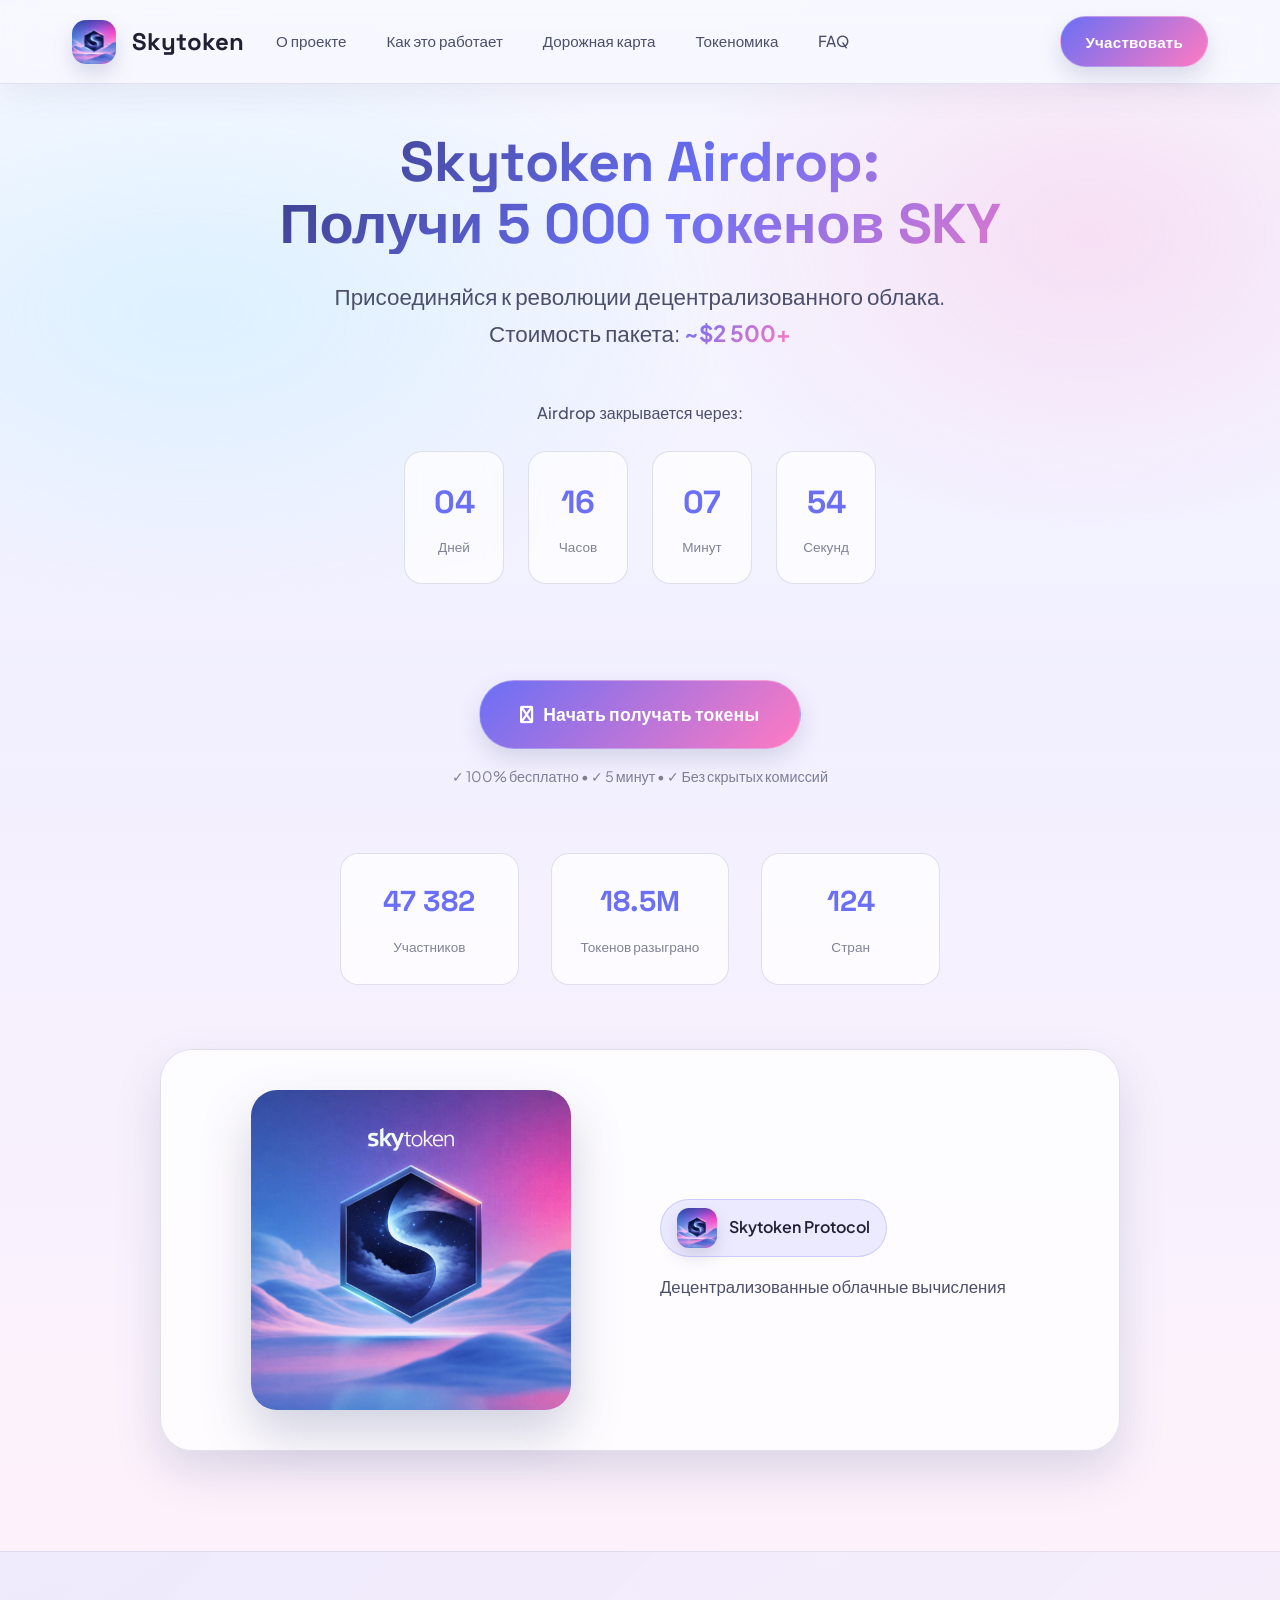
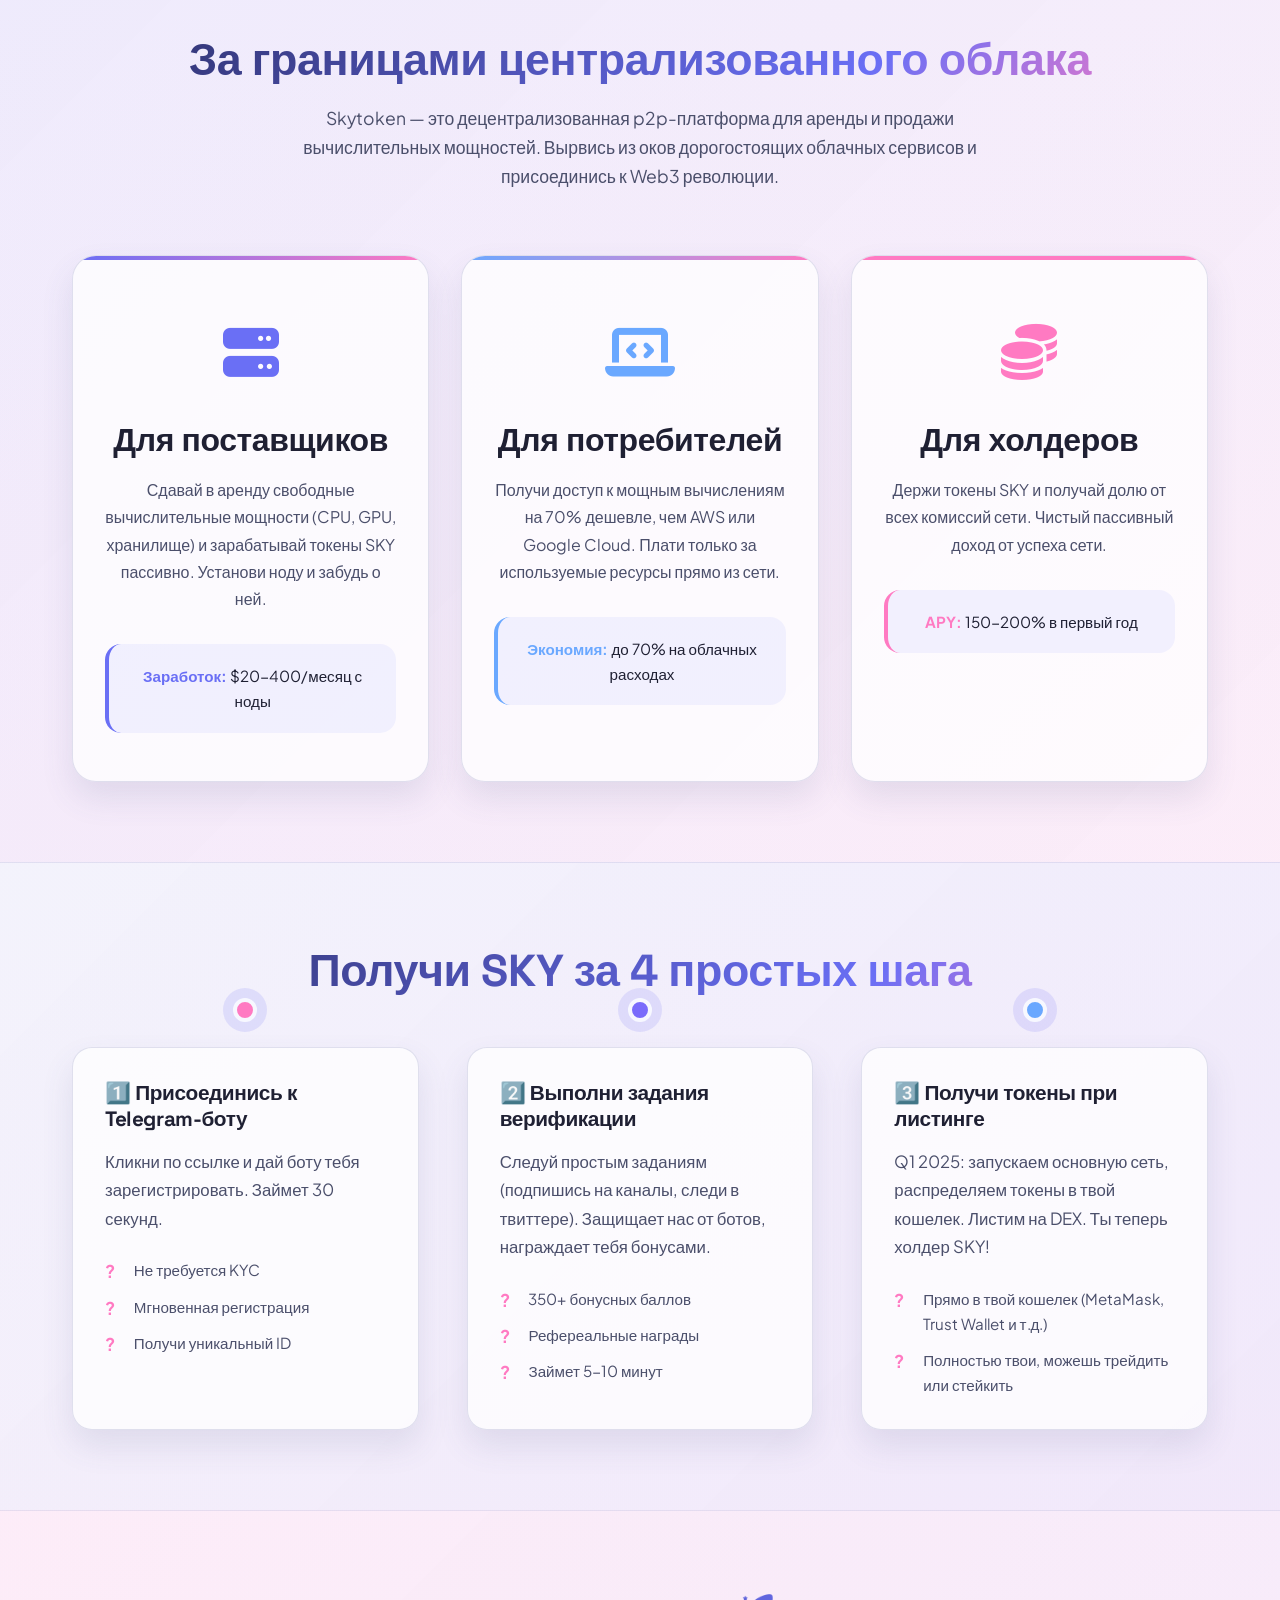
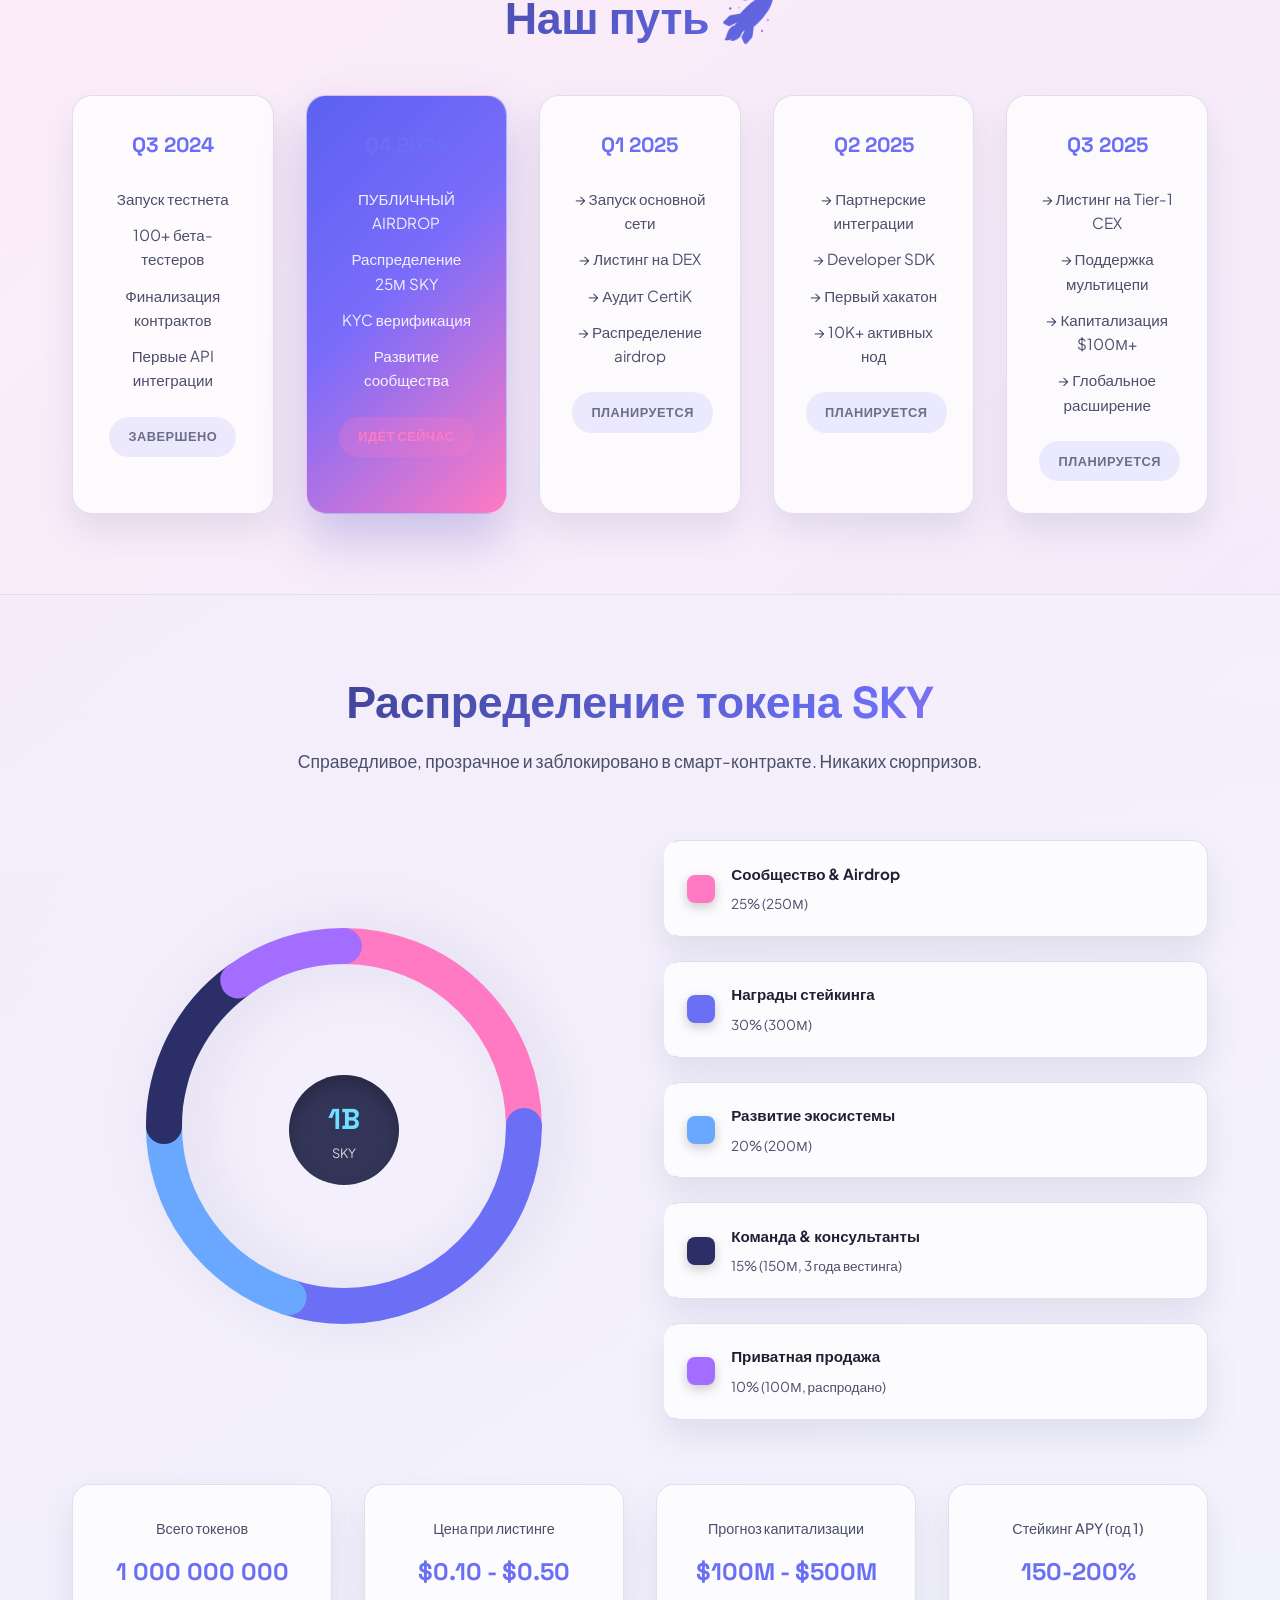
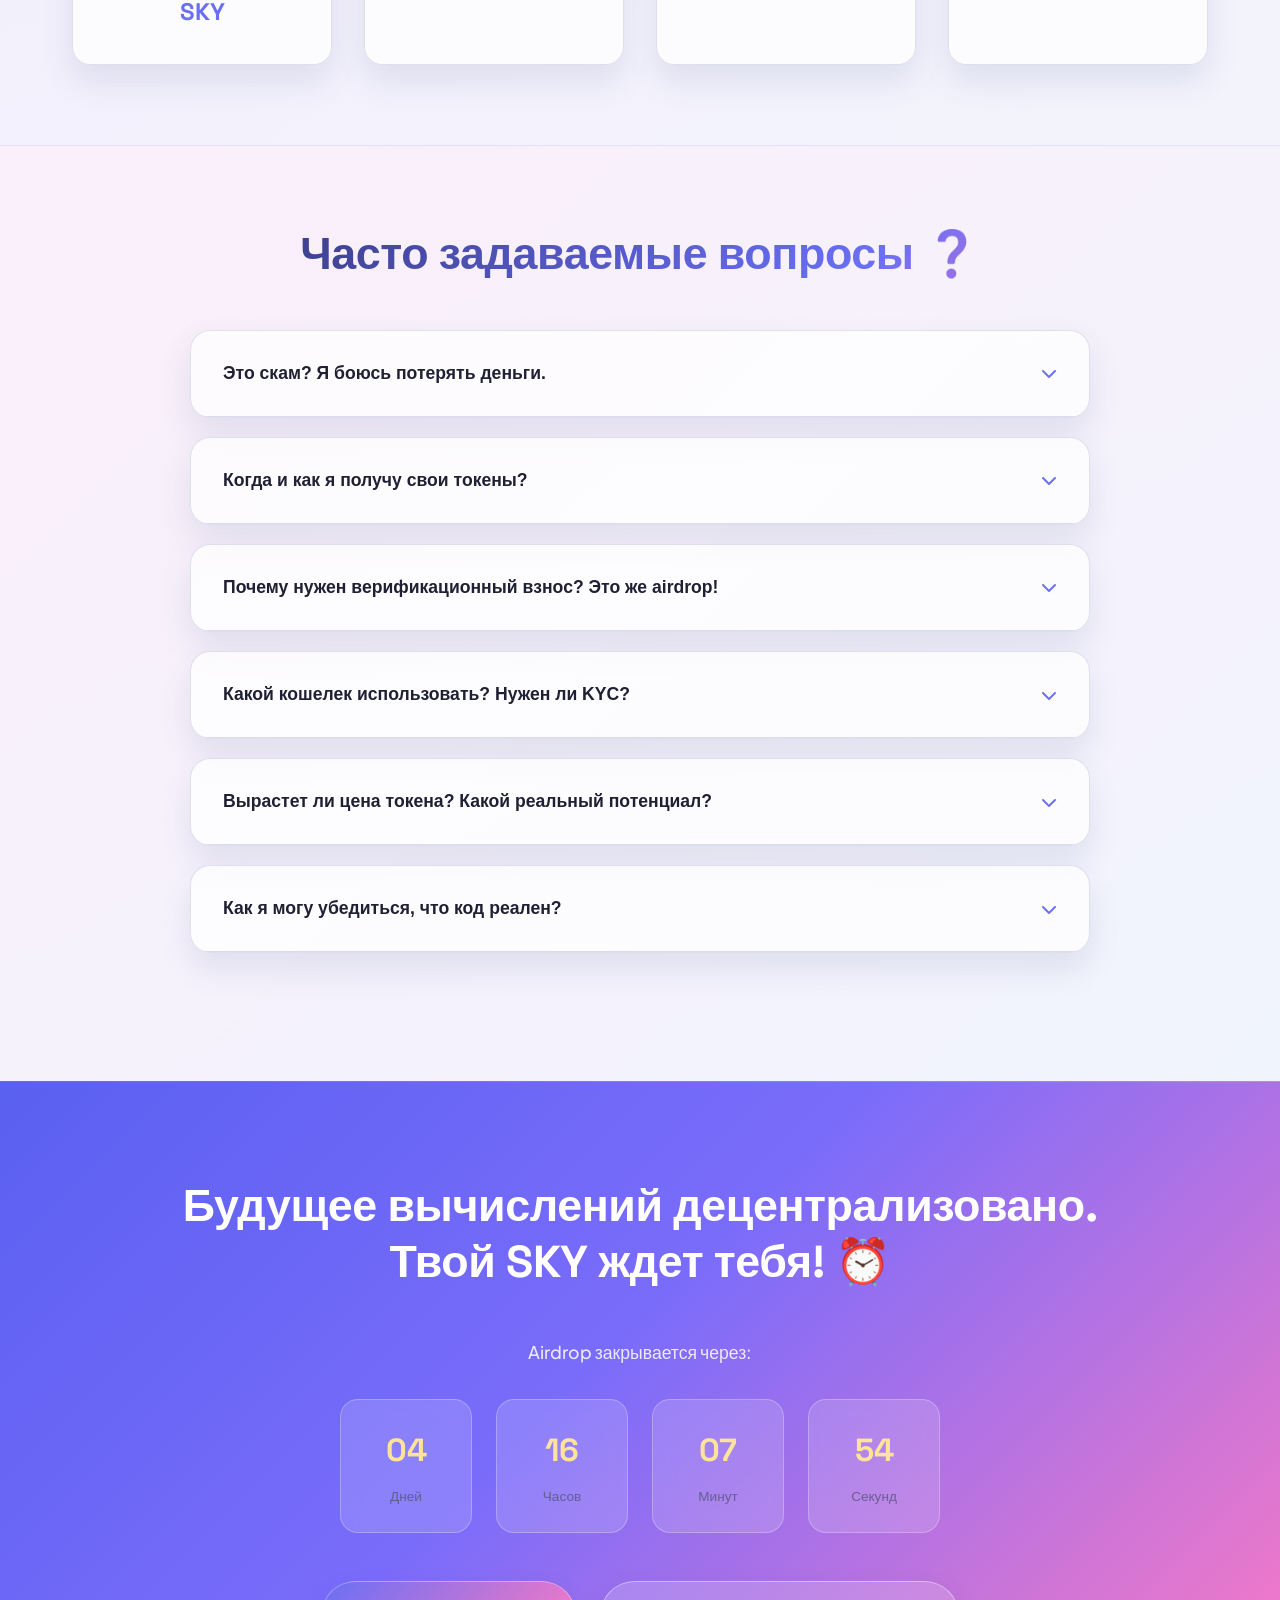
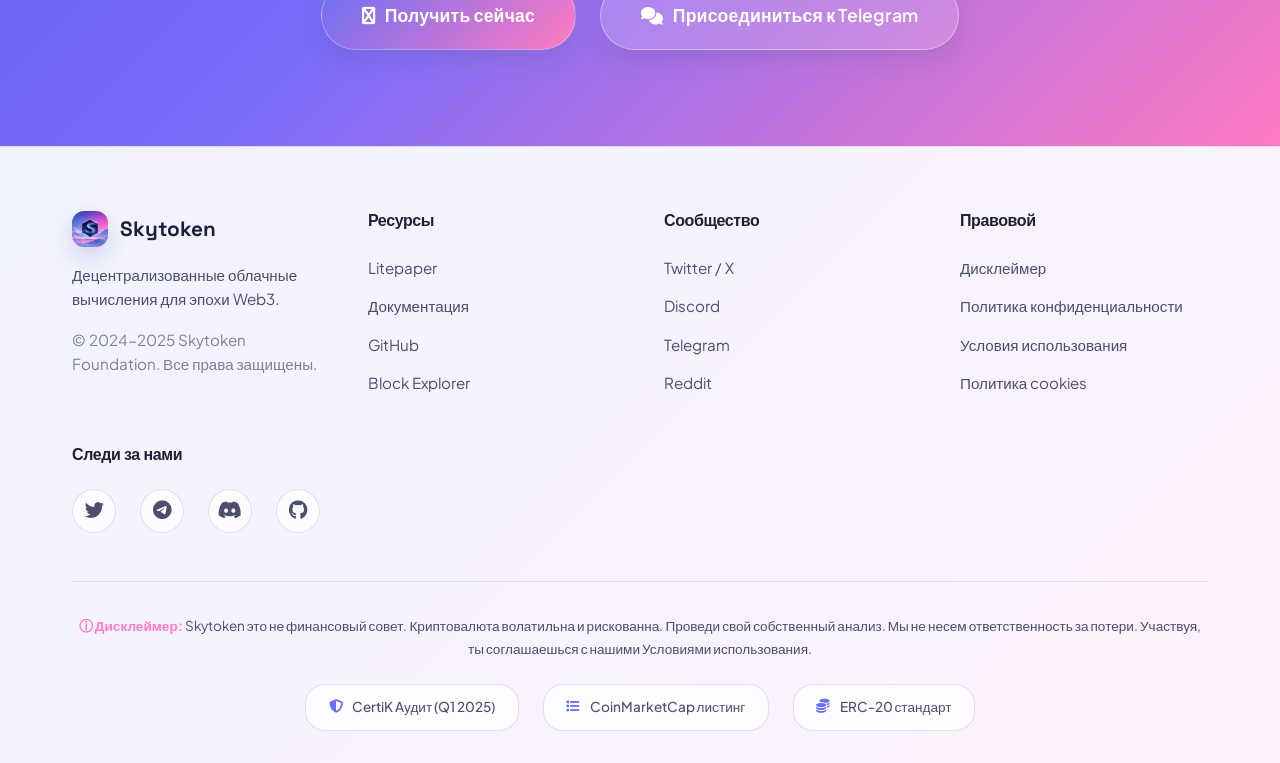
==== index.html @ afb50aa4 "Initial commit (clean)" ====
<!DOCTYPE html>
<html lang="ru">
<head>
    <meta charset="UTF-8">
    <meta name="viewport" content="width=device-width, initial-scale=1.0">
    <meta name="description" content="Skytoken Airdrop: Присоединяйся к революции децентрализованного облака. Получи до 5 000 токенов SKY бесплатно!">
    <meta name="keywords" content="Skytoken, Airdrop, Децентрализованное облако, Крипто, Web3">
    <meta name="theme-color" content="#5a63f0">

    <meta property="og:title" content="Skytoken Airdrop - Получи 5 000 токенов SKY">
    <meta property="og:description" content="Присоединяйся к революции децентрализованного облака. Стоимость пакета: ~$2 500+">
    <meta property="og:type" content="website">

    <meta name="twitter:card" content="summary_large_image">
    <meta name="twitter:title" content="Skytoken Airdrop">
    <meta name="twitter:description" content="Присоединяйся к революции децентрализованного облака">

    <title>Skytoken Airdrop - Получи 5 000 токенов SKY бесплатно</title>

    <link href="https://fonts.googleapis.com/css2?family=Plus+Jakarta+Sans:wght@400;500;600;700&family=Space+Grotesk:wght@500;600;700&display=swap" rel="stylesheet">
    <link rel="stylesheet" href="https://cdnjs.cloudflare.com/ajax/libs/font-awesome/6.4.0/css/all.min.css">
    <link rel="stylesheet" href="style.css">
</head>
<body>
    <header class="header">
        <nav class="navbar">
            <div class="container">
                <div class="nav-wrapper">
                    <div class="logo">
                        <img src="photo_2026-02-10_01-00-57.jpg" alt="Skytoken logo" width="44" height="44" loading="eager">
                        <span>Skytoken</span>
                    </div>

                    <ul class="nav-links">
                        <li><a href="#about">О проекте</a></li>
                        <li><a href="#how-works">Как это работает</a></li>
                        <li><a href="#roadmap">Дорожная карта</a></li>
                        <li><a href="#tokenomics">Токеномика</a></li>
                        <li><a href="#faq">FAQ</a></li>
                    </ul>

                    <a href="https://t.me/SkytokenAirdropBot" class="btn btn-primary btn-nav" target="_blank">Участвовать</a>

                    <button class="mobile-menu-toggle">
                        <span></span>
                        <span></span>
                        <span></span>
                    </button>
                </div>
            </div>
        </nav>
    </header>

    <section id="hero" class="hero">
        <div class="hero-content">
            <div class="container">
                <div class="hero-inner">
                    <h1 class="hero-title">
                        Skytoken Airdrop:<br>Получи 5 000 токенов SKY
                    </h1>

                    <p class="hero-subtitle">
                        Присоединяйся к революции децентрализованного облака.<br>
                        Стоимость пакета: <span class="highlight">~$2 500+</span>
                    </p>

                    <div class="countdown-container">
                        <p class="countdown-label">Airdrop закрывается через:</p>
                        <div class="countdown" id="countdown">
                            <div class="countdown-item">
                                <span class="countdown-number" id="days">5</span>
                                <span class="countdown-label">Дней</span>
                            </div>
                            <div class="countdown-item">
                                <span class="countdown-number" id="hours">14</span>
                                <span class="countdown-label">Часов</span>
                            </div>
                            <div class="countdown-item">
                                <span class="countdown-number" id="minutes">32</span>
                                <span class="countdown-label">Минут</span>
                            </div>
                            <div class="countdown-item">
                                <span class="countdown-number" id="seconds">45</span>
                                <span class="countdown-label">Секунд</span>
                            </div>
                        </div>
                    </div>

                    <div class="hero-cta">
                        <a href="https://t.me/SkytokenAirdropBot" class="btn btn-primary btn-large" target="_blank">
                            <i class="fas fa-telegram"></i> Начать получать токены
                        </a>
                        <p class="cta-subtitle">✓ 100% бесплатно • ✓ 5 минут • ✓ Без скрытых комиссий</p>
                    </div>

                    <div class="hero-stats">
                        <div class="stat-item">
                            <span class="stat-value">47 382</span>
                            <span class="stat-label">Участников</span>
                        </div>
                        <div class="stat-item">
                            <span class="stat-value">18.5М</span>
                            <span class="stat-label">Токенов разыграно</span>
                        </div>
                        <div class="stat-item">
                            <span class="stat-value">124</span>
                            <span class="stat-label">Стран</span>
                        </div>
                    </div>

                    <div class="logo-showcase">
                        <div class="logo-visual">
                            <img src="photo_2026-02-10_01-00-56.jpg" alt="Skytoken brand mark" loading="lazy">
                        </div>
                        <div class="logo-copy">
                            <div class="logo-chip">
                                <img src="photo_2026-02-10_01-00-57.jpg" alt="Skytoken icon" loading="lazy">
                                <span>Skytoken Protocol</span>
                            </div>
                            <p>Децентрализованные облачные вычисления</p>
                        </div>
                    </div>
                </div>
            </div>
        </div>

        <div class="hero-bg">
            <div class="particle particle-1"></div>
            <div class="particle particle-2"></div>
            <div class="particle particle-3"></div>
            <div class="particle particle-4"></div>
        </div>
    </section>

    <section id="about" class="about">
        <div class="container">
            <h2 class="section-title">За границами централизованного облака</h2>
            <p class="section-subtitle">
                Skytoken — это децентрализованная p2p-платформа для аренды и продажи вычислительных мощностей.
                Вырвись из оков дорогостоящих облачных сервисов и присоединись к Web3 революции.
            </p>

            <div class="about-grid">
                <div class="about-card" style="--card-color: #6a6ff5;">
                    <div class="card-icon">
                        <i class="fas fa-server"></i>
                    </div>
                    <h3>Для поставщиков</h3>
                    <p>
                        Сдавай в аренду свободные вычислительные мощности (CPU, GPU, хранилище) и зарабатывай токены SKY пассивно.
                        Установи ноду и забудь о ней.
                    </p>
                    <div class="card-benefit">
                        <strong>Заработок:</strong> $20-400/месяц с ноды
                    </div>
                </div>

                <div class="about-card" style="--card-color: #6aa8ff;">
                    <div class="card-icon">
                        <i class="fas fa-laptop-code"></i>
                    </div>
                    <h3>Для потребителей</h3>
                    <p>
                        Получи доступ к мощным вычислениям на 70% дешевле, чем AWS или Google Cloud.
                        Плати только за используемые ресурсы прямо из сети.
                    </p>
                    <div class="card-benefit">
                        <strong>Экономия:</strong> до 70% на облачных расходах
                    </div>
                </div>

                <div class="about-card" style="--card-color: #ff7ac2;">
                    <div class="card-icon">
                        <i class="fas fa-coins"></i>
                    </div>
                    <h3>Для холдеров</h3>
                    <p>
                        Держи токены SKY и получай долю от всех комиссий сети.
                        Чистый пассивный доход от успеха сети.
                    </p>
                    <div class="card-benefit">
                        <strong>APY:</strong> 150-200% в первый год
                    </div>
                </div>
            </div>
        </div>
    </section>

    <section id="how-works" class="how-works">
        <div class="container">
            <h2 class="section-title">Получи SKY за 4 простых шага</h2>

            <div class="timeline">
                <div class="timeline-item">
                    <div class="timeline-dot" style="--dot-color: #ff7ac2;"></div>
                    <div class="timeline-content">
                        <h3>1️⃣ Присоединись к Telegram-боту</h3>
                        <p>
                            Кликни по ссылке и дай боту тебя зарегистрировать.
                            Займет 30 секунд.
                        </p>
                        <ul class="timeline-list">
                            <li>Не требуется KYC</li>
                            <li>Мгновенная регистрация</li>
                            <li>Получи уникальный ID</li>
                        </ul>
                    </div>
                </div>

                <div class="timeline-item">
                    <div class="timeline-dot" style="--dot-color: #7a6cfb;"></div>
                    <div class="timeline-content">
                        <h3>2️⃣ Выполни задания верификации</h3>
                        <p>
                            Следуй простым заданиям (подпишись на каналы, следи в твиттере).
                            Защищает нас от ботов, награждает тебя бонусами.
                        </p>
                        <ul class="timeline-list">
                            <li>350+ бонусных баллов</li>
                            <li>Рефереальные награды</li>
                            <li>Займет 5-10 минут</li>
                        </ul>
                    </div>
                </div>

                <div class="timeline-item">
                    <div class="timeline-dot" style="--dot-color: #6aa8ff;"></div>
                    <div class="timeline-content">
                        <h3>3️⃣ Получи токены при листинге</h3>
                        <p>
                            Q1 2025: запускаем основную сеть, распределяем токены в твой кошелек.
                            Листим на DEX. Ты теперь холдер SKY!
                        </p>
                        <ul class="timeline-list">
                            <li>Прямо в твой кошелек (MetaMask, Trust Wallet и т.д.)</li>
                            <li>Полностью твои, можешь трейдить или стейкить</li>
                        </ul>
                    </div>
                </div>
            </div>

            <div class="timeline-line"></div>
        </div>
    </section>

    <section id="roadmap" class="roadmap">
        <div class="container">
            <h2 class="section-title">Наш путь 🚀</h2>

            <div class="roadmap-grid">
                <div class="roadmap-card">
                    <div class="roadmap-quarter">Q3 2024</div>
                    <div class="roadmap-items">
                        <div class="roadmap-item">Запуск тестнета</div>
                        <div class="roadmap-item">100+ бета-тестеров</div>
                        <div class="roadmap-item">Финализация контрактов</div>
                        <div class="roadmap-item">Первые API интеграции</div>
                    </div>
                    <div class="roadmap-status">Завершено</div>
                </div>

                <div class="roadmap-card active">
                    <div class="roadmap-quarter">Q4 2024</div>
                    <div class="roadmap-items">
                        <div class="roadmap-item">ПУБЛИЧНЫЙ AIRDROP</div>
                        <div class="roadmap-item">Распределение 25М SKY</div>
                        <div class="roadmap-item">KYC верификация</div>
                        <div class="roadmap-item">Развитие сообщества</div>
                    </div>
                    <div class="roadmap-status active">Идёт сейчас</div>
                </div>

                <div class="roadmap-card">
                    <div class="roadmap-quarter">Q1 2025</div>
                    <div class="roadmap-items">
                        <div class="roadmap-item">→ Запуск основной сети</div>
                        <div class="roadmap-item">→ Листинг на DEX</div>
                        <div class="roadmap-item">→ Аудит CertiK</div>
                        <div class="roadmap-item">→ Распределение airdrop</div>
                    </div>
                    <div class="roadmap-status">Планируется</div>
                </div>

                <div class="roadmap-card">
                    <div class="roadmap-quarter">Q2 2025</div>
                    <div class="roadmap-items">
                        <div class="roadmap-item">→ Партнерские интеграции</div>
                        <div class="roadmap-item">→ Developer SDK</div>
                        <div class="roadmap-item">→ Первый хакатон</div>
                        <div class="roadmap-item">→ 10K+ активных нод</div>
                    </div>
                    <div class="roadmap-status">Планируется</div>
                </div>

                <div class="roadmap-card">
                    <div class="roadmap-quarter">Q3 2025</div>
                    <div class="roadmap-items">
                        <div class="roadmap-item">→ Листинг на Tier-1 CEX</div>
                        <div class="roadmap-item">→ Поддержка мультицепи</div>
                        <div class="roadmap-item">→ Капитализация $100М+</div>
                        <div class="roadmap-item">→ Глобальное расширение</div>
                    </div>
                    <div class="roadmap-status">Планируется</div>
                </div>
            </div>
        </div>
    </section>

    <section id="tokenomics" class="tokenomics">
        <div class="container">
            <h2 class="section-title">Распределение токена SKY</h2>
            <p class="section-subtitle">
                Справедливое, прозрачное и заблокировано в смарт-контракте. Никаких сюрпризов.
            </p>

            <div class="tokenomics-content">
                <div class="tokenomics-chart">
                    <svg viewBox="0 0 200 200" class="pie-chart">
                        <circle cx="100" cy="100" r="90" fill="none" stroke="#ff7ac2" stroke-width="18"
                                stroke-dasharray="141.3 565.2" stroke-dashoffset="0" class="pie-segment" style="--color: #ff7ac2;"></circle>
                        <circle cx="100" cy="100" r="90" fill="none" stroke="#6a6ff5" stroke-width="18"
                                stroke-dasharray="169.56 565.2" stroke-dashoffset="-141.3" class="pie-segment" style="--color: #6a6ff5;"></circle>
                        <circle cx="100" cy="100" r="90" fill="none" stroke="#6aa8ff" stroke-width="18"
                                stroke-dasharray="113.04 565.2" stroke-dashoffset="-310.86" class="pie-segment" style="--color: #6aa8ff;"></circle>
                        <circle cx="100" cy="100" r="90" fill="none" stroke="#2c2f67" stroke-width="18"
                                stroke-dasharray="84.78 565.2" stroke-dashoffset="-423.9" class="pie-segment" style="--color: #2c2f67;"></circle>
                        <circle cx="100" cy="100" r="90" fill="none" stroke="#a36dff" stroke-width="18"
                                stroke-dasharray="56.52 565.2" stroke-dashoffset="-508.68" class="pie-segment" style="--color: #a36dff;"></circle>
                    </svg>
                    <div class="pie-center">
                        <span class="pie-total">1B</span>
                        <span class="pie-label">SKY</span>
                    </div>
                </div>

                <div class="tokenomics-legend">
                    <div class="legend-item">
                        <div class="legend-color" style="background-color: #ff7ac2;"></div>
                        <div class="legend-text">
                            <strong>Сообщество & Airdrop</strong>
                            <span>25% (250М)</span>
                        </div>
                    </div>

                    <div class="legend-item">
                        <div class="legend-color" style="background-color: #6a6ff5;"></div>
                        <div class="legend-text">
                            <strong>Награды стейкинга</strong>
                            <span>30% (300М)</span>
                        </div>
                    </div>

                    <div class="legend-item">
                        <div class="legend-color" style="background-color: #6aa8ff;"></div>
                        <div class="legend-text">
                            <strong>Развитие экосистемы</strong>
                            <span>20% (200М)</span>
                        </div>
                    </div>

                    <div class="legend-item">
                        <div class="legend-color" style="background-color: #2c2f67;"></div>
                        <div class="legend-text">
                            <strong>Команда & консультанты</strong>
                            <span>15% (150М, 3 года вестинга)</span>
                        </div>
                    </div>

                    <div class="legend-item">
                        <div class="legend-color" style="background-color: #a36dff;"></div>
                        <div class="legend-text">
                            <strong>Приватная продажа</strong>
                            <span>10% (100М, распродано)</span>
                        </div>
                    </div>
                </div>
            </div>

            <div class="tokenomics-metrics">
                <div class="metric">
                    <div class="metric-label">Всего токенов</div>
                    <div class="metric-value">1 000 000 000 SKY</div>
                </div>
                <div class="metric">
                    <div class="metric-label">Цена при листинге</div>
                    <div class="metric-value">$0.10 - $0.50</div>
                </div>
                <div class="metric">
                    <div class="metric-label">Прогноз капитализации</div>
                    <div class="metric-value">$100M - $500M</div>
                </div>
                <div class="metric">
                    <div class="metric-label">Стейкинг APY (год 1)</div>
                    <div class="metric-value">150-200%</div>
                </div>
            </div>
        </div>
    </section>

    <section id="faq" class="faq">
        <div class="container">
            <h2 class="section-title">Часто задаваемые вопросы ❓</h2>

            <div class="faq-list">
                <div class="faq-item">
                    <button class="faq-question">
                        <span>Это скам? Я боюсь потерять деньги.</span>
                        <i class="fas fa-chevron-down"></i>
                    </button>
                    <div class="faq-answer">
                        <p>
                            Нет. Skytoken — это легитимный проект с работающим тестнетом, открытой командой и поддержкой репутированных VCs (Pantera Capital, Coinbase Ventures, Polychain). Код открыт на GitHub, и мы заказали аудит CertiK на Q1 2025. Все смарт-контракты прозрачны и проверяемы в блокчейне. То есть, крипто всегда несет риск — инвестируй только то, что можешь потерять.
                        </p>
                    </div>
                </div>

                <div class="faq-item">
                    <button class="faq-question">
                        <span>Когда и как я получу свои токены?</span>
                        <i class="fas fa-chevron-down"></i>
                    </button>
                    <div class="faq-answer">
                        <p>
                            Токены распределят в Q1 2025 при запуске основной сети. График: регистрируйся сейчас (Q4 2024) → Запускаем основную сеть (начало Q1 2025) → Отправляем токены в твой кошелек в течение 7-14 дней. Укажешь адрес кошелька Ethereum при регистрации, и токены придут как ERC-20 прямо в MetaMask, Trust Wallet или любой совместимый кошелек.
                        </p>
                    </div>
                </div>

                <div class="faq-item">
                    <button class="faq-question">
                        <span>Почему нужен верификационный взнос? Это же airdrop!</span>
                        <i class="fas fa-chevron-down"></i>
                    </button>
                    <div class="faq-answer">
                        <p>
                            Платеж в $1-2 — это не комиссия, а возвратный депозит, который защищает нас от ботов и Sybil-манипуляций. Без него злодеи могли бы зарегистрировать тысячи фейк-аккаунтов и осушить airdrop, оставив честных людей с ничем. Твой депозит возвращается 100% плюс 20% бонус в токенах SKY. Это стандартная практика в блокчейн-аирдропах (Uniswap, Optimism, dYdX делали так же).
                        </p>
                    </div>
                </div>

                <div class="faq-item">
                    <button class="faq-question">
                        <span>Какой кошелек использовать? Нужен ли KYC?</span>
                        <i class="fas fa-chevron-down"></i>
                    </button>
                    <div class="faq-answer">
                        <p>
                            Используй любой некастодиальный кошелек Ethereum: MetaMask, Trust Wallet, Ledger или Trezor. НЕ используй кошельки бирж (Binance, Kraken, OKX) — ты не получишь токены. KYC не требуется для самого airdrop'а — просто укажи адрес кошелька. KYC нужен только если ты выводишь крупные суммы на централизованные биржи.
                        </p>
                    </div>
                </div>

                <div class="faq-item">
                    <button class="faq-question">
                        <span>Вырастет ли цена токена? Какой реальный потенциал?</span>
                        <i class="fas fa-chevron-down"></i>
                    </button>
                    <div class="faq-answer">
                        <p>
                            Мы не можем гарантировать рост цены — она зависит от рыночного спроса. Но у Skytoken есть реальная полезность: это нативная валюта децентрализованной облачной платформы. По мере роста сети и использования люди платят в SKY → спрос растет. История: холдеры Uniswap airdrop заработали 10x+, Optimism 2-3x. Ничего не гарантировано, но фундаментали крепкие.
                        </p>
                    </div>
                </div>

                <div class="faq-item">
                    <button class="faq-question">
                        <span>Как я могу убедиться, что код реален?</span>
                        <i class="fas fa-chevron-down"></i>
                    </button>
                    <div class="faq-answer">
                        <p>
                            Весь код открыт на GitHub: https://github.com/skytoken-protocol. Работающий тестнет живет на testnet.skytoken.io с 10K+ реальными пользователями. Каждая транзакция видна в блокчейне. Аудит CertiK запланирован на Q1 2025 с публичным отчетом. Ты можешь проверить всё в цепи — никаких секретов.
                        </p>
                    </div>
                </div>
            </div>
        </div>
    </section>

    <section class="final-cta">
        <div class="container">
            <h2>Будущее вычислений децентрализовано.<br>Твой SKY ждет тебя! ⏰</h2>

            <div class="final-countdown">
                <p>Airdrop закрывается через:</p>
                <div class="countdown" id="final-countdown">
                    <div class="countdown-item">
                        <span class="countdown-number" id="final-days">5</span>
                        <span class="countdown-label">Дней</span>
                    </div>
                    <div class="countdown-item">
                        <span class="countdown-number" id="final-hours">14</span>
                        <span class="countdown-label">Часов</span>
                    </div>
                    <div class="countdown-item">
                        <span class="countdown-number" id="final-minutes">32</span>
                        <span class="countdown-label">Минут</span>
                    </div>
                    <div class="countdown-item">
                        <span class="countdown-number" id="final-seconds">45</span>
                        <span class="countdown-label">Секунд</span>
                    </div>
                </div>
            </div>

            <div class="final-buttons">
                <a href="https://t.me/SkytokenAirdropBot" class="btn btn-primary btn-large" target="_blank">
                    <i class="fas fa-telegram"></i> Получить сейчас
                </a>
                <a href="#" class="btn btn-secondary btn-large">
                    <i class="fas fa-comments"></i> Присоединиться к Telegram
                </a>
            </div>
        </div>
    </section>

    <footer class="footer">
        <div class="container">
            <div class="footer-content">
                <div class="footer-column">
                    <div class="footer-logo">
                        <img src="photo_2026-02-10_01-00-57.jpg" alt="Skytoken logo" width="36" height="36" loading="lazy">
                        <span>Skytoken</span>
                    </div>
                    <p>Децентрализованные облачные вычисления для эпохи Web3.</p>
                    <p class="copyright">&copy; 2024-2025 Skytoken Foundation. Все права защищены.</p>
                </div>

                <div class="footer-column">
                    <h4>Ресурсы</h4>
                    <ul>
                        <li><a href="#">Litepaper</a></li>
                        <li><a href="#">Документация</a></li>
                        <li><a href="#">GitHub</a></li>
                        <li><a href="#">Block Explorer</a></li>
                    </ul>
                </div>

                <div class="footer-column">
                    <h4>Сообщество</h4>
                    <ul>
                        <li><a href="#">Twitter / X</a></li>
                        <li><a href="#">Discord</a></li>
                        <li><a href="#">Telegram</a></li>
                        <li><a href="#">Reddit</a></li>
                    </ul>
                </div>

                <div class="footer-column">
                    <h4>Правовой</h4>
                    <ul>
                        <li><a href="#">Дисклеймер</a></li>
                        <li><a href="#">Политика конфиденциальности</a></li>
                        <li><a href="#">Условия использования</a></li>
                        <li><a href="#">Политика cookies</a></li>
                    </ul>
                </div>

                <div class="footer-column">
                    <h4>Следи за нами</h4>
                    <div class="social-links">
                        <a href="#" title="Twitter" target="_blank"><i class="fab fa-twitter"></i></a>
                        <a href="#" title="Telegram" target="_blank"><i class="fab fa-telegram"></i></a>
                        <a href="#" title="Discord" target="_blank"><i class="fab fa-discord"></i></a>
                        <a href="#" title="GitHub" target="_blank"><i class="fab fa-github"></i></a>
                    </div>
                </div>
            </div>

            <div class="footer-bottom">
                <p class="disclaimer">
                    <strong>ⓘ Дисклеймер:</strong> Skytoken это не финансовый совет. Криптовалюта волатильна и рискованна. Проведи свой собственный анализ. Мы не несем ответственность за потери. Участвуя, ты соглашаешься с нашими Условиями использования.
                </p>
                <div class="footer-badges">
                    <span class="badge">
                        <i class="fas fa-shield-alt"></i> CertiK Aудит (Q1 2025)
                    </span>
                    <span class="badge">
                        <i class="fas fa-list"></i> CoinMarketCap листинг
                    </span>
                    <span class="badge">
                        <i class="fas fa-coins"></i> ERC-20 стандарт
                    </span>
                </div>
            </div>
        </div>
    </footer>

    <script src="script.js"></script>
</body>
</html>
---- style.css ----
/* ============================================
   SKYTOKEN AIRDROP LANDING PAGE
   CSS3 - Responsive, Modern Design (Soft & Friendly)
   ============================================ */

:root {
    --ink: #1f2033;
    --ink-soft: #4b4f6b;
    --paper: #f7f8ff;
    --paper-2: #f2f3fb;
    --paper-3: #ffffff;
    --brand-violet: #6a6ff5;
    --brand-blue: #6aa8ff;
    --brand-cyan: #6fe0ff;
    --brand-pink: #ff7ac2;
    --brand-deep: #2c2f67;
    --gold: #f7c86a;
    --border-color: rgba(92, 98, 160, 0.18);
    --border-color-light: rgba(92, 98, 160, 0.12);

    --container-max-width: 1200px;
    --container-padding: 2rem;

    --font-primary: 'Plus Jakarta Sans', sans-serif;
    --font-accent: 'Space Grotesk', sans-serif;

    --shadow-soft: 0 20px 45px rgba(77, 83, 135, 0.18);
    --shadow-card: 0 16px 32px rgba(77, 83, 135, 0.12);

    --trans-fast: 0.2s cubic-bezier(0.4, 0, 0.2, 1);
    --trans-normal: 0.35s cubic-bezier(0.4, 0, 0.2, 1);
    --trans-slow: 0.55s cubic-bezier(0.4, 0, 0.2, 1);
}

* {
    margin: 0;
    padding: 0;
    box-sizing: border-box;
}

html {
    scroll-behavior: smooth;
    font-size: 16px;
}

body {
    background: linear-gradient(180deg, #f7f8ff 0%, #fdf2fb 45%, #f6f7ff 100%);
    color: var(--ink);
    font-family: var(--font-primary);
    line-height: 1.65;
    overflow-x: hidden;
}

.container {
    max-width: var(--container-max-width);
    margin: 0 auto;
    padding: 0 var(--container-padding);
    width: 100%;
}

/* ============================================
   TYPOGRAPHY
   ============================================ */
h1, h2, h3, h4, h5, h6 {
    font-weight: 700;
    line-height: 1.25;
    letter-spacing: -0.4px;
    font-family: var(--font-accent);
}

h1 {
    font-size: clamp(2.5rem, 5vw, 3.5rem);
}

h2 {
    font-size: clamp(2rem, 4vw, 2.8rem);
}

h3 {
    font-size: clamp(1.5rem, 3vw, 2rem);
}

p {
    font-size: 1.05rem;
    color: var(--ink-soft);
    font-weight: 400;
}

a {
    color: var(--brand-violet);
    text-decoration: none;
    transition: color var(--trans-normal);
}

a:hover {
    color: var(--brand-pink);
}

/* ============================================
   BUTTONS - SOFT & FRIENDLY
   ============================================ */
.btn {
    display: inline-flex;
    align-items: center;
    justify-content: center;
    gap: 0.6rem;
    padding: 0.875rem 1.75rem;
    border: 1px solid transparent;
    border-radius: 999px;
    font-weight: 600;
    font-size: 1rem;
    cursor: pointer;
    transition: all var(--trans-normal);
    letter-spacing: 0.2px;
    white-space: nowrap;
    box-shadow: 0 10px 22px rgba(77, 83, 135, 0.18);
}

.btn-primary {
    background: linear-gradient(135deg, var(--brand-violet), var(--brand-pink));
    color: white;
    border: 1px solid rgba(255, 255, 255, 0.3);
}

.btn-primary:hover {
    transform: translateY(-3px);
    box-shadow: 0 20px 40px rgba(99, 91, 200, 0.35);
    border-color: rgba(255, 255, 255, 0.6);
    background: linear-gradient(135deg, #5e62f0, #ff8ccf);
}

.btn-secondary {
    background: rgba(255, 255, 255, 0.7);
    color: var(--ink);
    border: 1px solid var(--border-color);
}

.btn-secondary:hover {
    background: rgba(255, 255, 255, 0.95);
    color: var(--brand-violet);
    border-color: rgba(106, 111, 245, 0.4);
    transform: translateY(-3px);
}

.btn-large {
    padding: 1.2rem 2.5rem;
    font-size: 1.1rem;
    border-radius: 999px;
}

.btn-nav {
    padding: 0.75rem 1.5rem;
    font-size: 0.95rem;
    border-radius: 999px;
}

/* ============================================
   HEADER & NAVIGATION
   ============================================ */
.header {
    position: fixed;
    top: 0;
    left: 0;
    right: 0;
    z-index: 1000;
    background: rgba(248, 249, 255, 0.88);
    backdrop-filter: blur(14px);
    border-bottom: 1px solid rgba(124, 130, 190, 0.18);
    box-shadow: 0 10px 30px rgba(71, 74, 120, 0.08);
}

.navbar {
    padding: 1rem 0;
}

.nav-wrapper {
    display: flex;
    align-items: center;
    justify-content: space-between;
    gap: 2rem;
}

.logo {
    display: flex;
    align-items: center;
    gap: 1rem;
    font-size: 1.5rem;
    font-weight: 700;
    color: var(--ink);
    font-family: var(--font-accent);
    transition: transform var(--trans-normal);
}

.logo:hover {
    transform: scale(1.05);
}

.logo img {
    width: 44px;
    height: 44px;
    border-radius: 14px;
    box-shadow: 0 10px 20px rgba(72, 76, 140, 0.18);
    transition: transform var(--trans-normal), box-shadow var(--trans-normal);
    object-fit: cover;
}

.logo:hover img {
    transform: translateY(-2px);
    box-shadow: 0 16px 32px rgba(72, 76, 140, 0.25);
}

.nav-links {
    display: flex;
    list-style: none;
    gap: 2.5rem;
    flex: 1;
}

.nav-links a {
    color: var(--ink-soft);
    font-weight: 500;
    font-size: 0.95rem;
    transition: all var(--trans-normal);
    position: relative;
    padding-bottom: 4px;
}

.nav-links a:before {
    content: '';
    position: absolute;
    bottom: 0;
    left: 0;
    width: 0;
    height: 2px;
    background: linear-gradient(90deg, var(--brand-violet), var(--brand-pink));
    transition: width var(--trans-normal);
}

.nav-links a:hover {
    color: var(--brand-violet);
}

.nav-links a:hover:before {
    width: 100%;
}

.nav-links a.active {
    color: var(--brand-violet);
}

.nav-links a.active:before {
    width: 100%;
}

.mobile-menu-toggle {
    display: none;
    flex-direction: column;
    gap: 5px;
    background: none;
    border: none;
    cursor: pointer;
}

.mobile-menu-toggle span {
    width: 25px;
    height: 3px;
    background: var(--brand-violet);
    border-radius: 2px;
    transition: all var(--trans-normal);
}

/* ============================================
   HERO SECTION
   ============================================ */
#hero {
    position: relative;
    padding-top: 130px;
    padding-bottom: 100px;
    min-height: 100vh;
    display: flex;
    align-items: center;
    overflow: hidden;
    background: radial-gradient(900px 500px at 15% 20%, rgba(111, 224, 255, 0.18), transparent 60%),
        radial-gradient(700px 500px at 85% 15%, rgba(255, 122, 194, 0.18), transparent 60%),
        linear-gradient(180deg, #f7f8ff 0%, #f2f0ff 45%, #fdf2fb 100%);
}

.hero-bg {
    position: absolute;
    top: 0;
    left: 0;
    right: 0;
    bottom: 0;
    z-index: -1;
}

.particle {
    position: absolute;
    border-radius: 50%;
    opacity: 0.12;
    animation: float 15s infinite ease-in-out;
}

.particle-1 {
    width: 300px;
    height: 300px;
    background: var(--brand-blue);
    top: 10%;
    left: 10%;
    animation-delay: 0s;
}

.particle-2 {
    width: 200px;
    height: 200px;
    background: var(--brand-pink);
    top: 50%;
    right: 10%;
    animation-delay: 2s;
}

.particle-3 {
    width: 250px;
    height: 250px;
    background: var(--brand-violet);
    bottom: 10%;
    left: 50%;
    animation-delay: 4s;
}

.particle-4 {
    width: 150px;
    height: 150px;
    background: var(--brand-cyan);
    bottom: 20%;
    right: 20%;
    animation-delay: 1s;
}

@keyframes float {
    0%, 100% { transform: translate(0, 0) scale(1); }
    33% { transform: translate(30px, -30px) scale(1.05); }
    66% { transform: translate(-20px, 20px) scale(0.95); }
}

.hero-content {
    position: relative;
    z-index: 10;
    width: 100%;
}

.hero-inner {
    text-align: center;
    width: 100%;
    max-width: 960px;
    margin: 0 auto;
}

.hero-title {
    margin-bottom: 1.5rem;
    color: var(--ink);
    font-family: var(--font-accent);
    font-weight: 700;
    line-height: 1.1;
    background: linear-gradient(135deg, var(--brand-deep) 0%, var(--brand-violet) 55%, var(--brand-pink) 100%);
    -webkit-background-clip: text;
    -webkit-text-fill-color: transparent;
    background-clip: text;
}

.hero-subtitle {
    font-size: 1.4rem;
    color: var(--ink-soft);
    margin-bottom: 3rem;
    max-width: 700px;
    margin-left: auto;
    margin-right: auto;
    font-weight: 400;
}

.highlight {
    background: linear-gradient(135deg, var(--brand-violet), var(--brand-pink));
    -webkit-background-clip: text;
    -webkit-text-fill-color: transparent;
    background-clip: text;
    font-weight: 700;
}

.countdown-container {
    margin: 3rem 0;
    display: flex;
    flex-direction: column;
    align-items: center;
    justify-content: center;
}

.countdown-label {
    font-size: 1rem;
    color: var(--ink-soft);
    margin-bottom: 1.5rem;
    display: block;
    font-weight: 500;
}

.countdown {
    display: grid;
    grid-template-columns: repeat(auto-fit, minmax(100px, 1fr));
    gap: 1.5rem;
    max-width: 600px;
    margin: 0 auto 3rem;
}

.countdown-item {
    background: rgba(255, 255, 255, 0.7);
    border: 1px solid var(--border-color);
    border-radius: 18px;
    padding: 1.5rem 1rem;
    backdrop-filter: blur(10px);
    transition: all var(--trans-normal);
    cursor: default;
}

.countdown-item:hover {
    background: rgba(255, 255, 255, 0.95);
    border-color: rgba(106, 111, 245, 0.45);
    transform: translateY(-6px);
    box-shadow: 0 16px 28px rgba(77, 83, 135, 0.15);
}

.countdown-number {
    display: block;
    font-size: 2rem;
    font-weight: 700;
    color: var(--brand-violet);
    font-family: var(--font-accent);
    margin-bottom: 0.5rem;
}

.countdown-item .countdown-label {
    font-size: 0.85rem;
    color: rgba(75, 79, 107, 0.7);
    margin-bottom: 0;
}

.hero-cta {
    margin: 2rem 0 3rem;
    display: flex;
    flex-direction: column;
    align-items: center;
    justify-content: center;
}

.cta-subtitle {
    font-size: 0.9rem;
    color: rgba(75, 79, 107, 0.7);
    margin-top: 1rem;
}

.hero-stats {
    display: grid;
    grid-template-columns: repeat(auto-fit, minmax(150px, 1fr));
    gap: 2rem;
    margin-top: 4rem;
    max-width: 600px;
    margin-left: auto;
    margin-right: auto;
}

.stat-item {
    text-align: center;
    padding: 1.5rem;
    background: rgba(255, 255, 255, 0.75);
    border: 1px solid var(--border-color);
    border-radius: 18px;
    transition: all var(--trans-normal);
}

.stat-item:hover {
    background: rgba(255, 255, 255, 0.95);
    border-color: rgba(106, 111, 245, 0.4);
    transform: translateY(-4px);
}

.stat-value {
    display: block;
    font-size: 1.8rem;
    font-weight: 700;
    color: var(--brand-violet);
    font-family: var(--font-accent);
    margin-bottom: 0.5rem;
}

.stat-label {
    font-size: 0.85rem;
    color: rgba(75, 79, 107, 0.7);
    font-weight: 500;
}

/* ============================================
   SECTION STYLES
   ============================================ */
section {
    padding: 5rem var(--container-padding);
    border-top: 1px solid var(--border-color-light);
}

.section-title {
    text-align: center;
    margin-bottom: 1rem;
    color: var(--ink);
    font-family: var(--font-accent);
    background: linear-gradient(135deg, var(--brand-deep) 0%, var(--brand-violet) 70%, var(--brand-pink) 100%);
    -webkit-background-clip: text;
    -webkit-text-fill-color: transparent;
    background-clip: text;
}

.section-subtitle {
    text-align: center;
    max-width: 700px;
    margin: 0 auto 4rem;
    font-size: 1.1rem;
    color: var(--ink-soft);
    font-weight: 400;
}

/* ============================================
   ABOUT SECTION
   ============================================ */
#about {
    background: linear-gradient(135deg, rgba(106, 111, 245, 0.08) 0%, rgba(255, 122, 194, 0.06) 100%);
}

.about-grid {
    display: grid;
    grid-template-columns: repeat(auto-fit, minmax(280px, 1fr));
    gap: 2rem;
    margin-top: 3rem;
}

.about-card {
    background: rgba(255, 255, 255, 0.75);
    border: 1px solid var(--border-color);
    border-radius: 24px;
    padding: 3rem 2rem;
    text-align: center;
    transition: all var(--trans-normal);
    position: relative;
    overflow: hidden;
    box-shadow: var(--shadow-card);
}

.about-card::before {
    content: '';
    position: absolute;
    top: 0;
    left: 0;
    right: 0;
    height: 4px;
    background: linear-gradient(90deg, var(--card-color), var(--brand-pink));
    border-radius: 24px 24px 0 0;
}

.about-card:hover {
    background: rgba(255, 255, 255, 0.95);
    border-color: rgba(106, 111, 245, 0.35);
    transform: translateY(-12px);
    box-shadow: 0 25px 50px rgba(77, 83, 135, 0.2);
}

.card-icon {
    font-size: 3.5rem;
    color: var(--card-color);
    margin-bottom: 1.5rem;
    transition: all var(--trans-normal);
    display: inline-block;
}

.about-card:hover .card-icon {
    transform: scale(1.15) rotate(8deg);
    filter: drop-shadow(0 8px 12px rgba(102, 121, 220, 0.25));
}

.about-card h3 {
    color: var(--ink);
    margin-bottom: 1rem;
}

.about-card p {
    margin-bottom: 2rem;
    color: var(--ink-soft);
    font-size: 1rem;
    line-height: 1.7;
}

.card-benefit {
    padding: 1.2rem;
    background: rgba(106, 111, 245, 0.08);
    border-radius: 16px;
    border-left: 4px solid var(--card-color);
    color: var(--ink);
    font-size: 0.95rem;
    transition: all var(--trans-normal);
}

.card-benefit:hover {
    background: rgba(106, 111, 245, 0.12);
    transform: translateX(5px);
}

.card-benefit strong {
    color: var(--card-color);
}

/* ============================================
   HOW IT WORKS SECTION
   ============================================ */
#how-works {
    background: linear-gradient(135deg, rgba(111, 224, 255, 0.06) 0%, rgba(106, 111, 245, 0.08) 100%);
}

.timeline {
    position: relative;
    display: grid;
    grid-template-columns: repeat(auto-fit, minmax(250px, 1fr));
    gap: 3rem;
    margin-top: 3rem;
}

.timeline-line {
    position: absolute;
    top: 60px;
    left: 5%;
    right: 5%;
    height: 2px;
    background: linear-gradient(90deg, transparent, var(--brand-violet), transparent);
    z-index: 0;
}

@media (max-width: 768px) {
    .timeline-line {
        left: 20px;
        top: 0;
        width: 2px;
        height: calc(100% + 3rem);
    }
}

.timeline-item {
    position: relative;
    z-index: 1;
    background: rgba(255, 255, 255, 0.75);
    border: 1px solid var(--border-color);
    border-radius: 20px;
    padding: 2rem;
    transition: all var(--trans-normal);
    box-shadow: var(--shadow-card);
}

.timeline-item:hover {
    background: rgba(255, 255, 255, 0.95);
    border-color: rgba(106, 111, 245, 0.35);
    transform: translateY(-8px);
    box-shadow: 0 22px 40px rgba(77, 83, 135, 0.18);
}

.timeline-dot {
    position: absolute;
    width: 24px;
    height: 24px;
    background: var(--dot-color);
    border: 4px solid var(--paper);
    border-radius: 50%;
    top: -50px;
    left: 50%;
    transform: translateX(-50%);
    box-shadow: 0 0 0 10px rgba(106, 111, 245, 0.15);
    z-index: 2;
    transition: all var(--trans-normal);
}

.timeline-item:hover .timeline-dot {
    transform: translateX(-50%) scale(1.3);
    box-shadow: 0 0 0 12px rgba(106, 111, 245, 0.25);
}

@media (max-width: 768px) {
    .timeline-dot {
        top: 10px;
        left: -32px;
    }
}

.timeline-content h3 {
    color: var(--ink);
    margin-bottom: 1rem;
    font-size: 1.3rem;
}

.timeline-content p {
    margin-bottom: 1.5rem;
    line-height: 1.7;
}

.timeline-list {
    list-style: none;
    display: flex;
    flex-direction: column;
    gap: 0.7rem;
}

.timeline-list li {
    color: var(--ink-soft);
    font-size: 0.95rem;
    padding-left: 1.8rem;
    position: relative;
    transition: all var(--trans-normal);
}

.timeline-list li:hover {
    color: var(--ink);
    transform: translateX(5px);
}

.timeline-list li::before {
    content: '?';
    position: absolute;
    left: 0;
    color: var(--brand-pink);
    font-weight: 700;
    font-size: 1.1rem;
}

/* ============================================
   ROADMAP SECTION
   ============================================ */
#roadmap {
    background: linear-gradient(135deg, rgba(255, 122, 194, 0.05) 0%, rgba(106, 111, 245, 0.06) 100%);
}

.roadmap-grid {
    display: grid;
    grid-template-columns: repeat(auto-fit, minmax(200px, 1fr));
    gap: 2rem;
    margin-top: 3rem;
}

.roadmap-card {
    background: rgba(255, 255, 255, 0.75);
    border: 1px solid var(--border-color);
    border-radius: 20px;
    padding: 2rem;
    text-align: center;
    transition: all var(--trans-normal);
    position: relative;
    box-shadow: var(--shadow-card);
}

.roadmap-card.active {
    background: linear-gradient(135deg, #5c61f0 0%, #7a6cfb 45%, #ff7ac2 100%);
    border-color: rgba(255, 255, 255, 0.5);
    box-shadow: 0 25px 50px rgba(93, 90, 190, 0.3);
}

.roadmap-card:hover {
    border-color: rgba(106, 111, 245, 0.35);
    transform: translateY(-8px);
    box-shadow: 0 18px 35px rgba(77, 83, 135, 0.15);
}

.roadmap-quarter {
    font-size: 1.3rem;
    font-weight: 700;
    color: var(--brand-violet);
    font-family: var(--font-accent);
    margin-bottom: 1.5rem;
}

.roadmap-items {
    display: flex;
    flex-direction: column;
    gap: 0.75rem;
    margin-bottom: 1.5rem;
}

.roadmap-item {
    font-size: 0.95rem;
    color: var(--ink-soft);
    line-height: 1.6;
}

.roadmap-card.active .roadmap-item {
    color: rgba(255, 255, 255, 0.9);
}

.roadmap-status {
    display: inline-block;
    padding: 0.6rem 1.2rem;
    border-radius: 20px;
    font-size: 0.8rem;
    font-weight: 600;
    background: rgba(106, 111, 245, 0.12);
    color: rgba(75, 79, 107, 0.8);
    text-transform: uppercase;
    letter-spacing: 0.5px;
    transition: all var(--trans-normal);
}

.roadmap-status.active {
    background: rgba(255, 122, 194, 0.25);
    color: var(--brand-pink);
}

/* ============================================
   TOKENOMICS SECTION
   ============================================ */
#tokenomics {
    background: linear-gradient(135deg, rgba(106, 111, 245, 0.05) 0%, rgba(111, 224, 255, 0.05) 100%);
}

.tokenomics-content {
    display: grid;
    grid-template-columns: 1fr 1fr;
    gap: 3rem;
    align-items: center;
    margin: 3rem 0;
}

@media (max-width: 768px) {
    .tokenomics-content {
        grid-template-columns: 1fr;
        gap: 2rem;
    }
}

.tokenomics-chart {
    position: relative;
    width: 100%;
    max-width: 400px;
    margin: 0 auto;
}

.pie-chart {
    width: 100%;
    height: auto;
    transform: rotate(-90deg);
    filter: drop-shadow(0 15px 30px rgba(77, 83, 135, 0.12));
}

.pie-segment {
    fill-rule: evenodd;
    transition: stroke-width var(--trans-normal), filter var(--trans-normal);
    stroke-linecap: round;
}

.pie-chart:hover .pie-segment {
    stroke-width: 20;
    filter: drop-shadow(0 8px 16px rgba(77, 83, 135, 0.2));
}

.pie-center {
    position: absolute;
    top: 50%;
    left: 50%;
    transform: translate(-50%, -50%);
    text-align: center;
    background: rgba(30, 33, 70, 0.9);
    padding: 1.2rem;
    border-radius: 50%;
    width: 110px;
    height: 110px;
    display: flex;
    flex-direction: column;
    justify-content: center;
    align-items: center;
    box-shadow: inset 0 8px 16px rgba(0, 0, 0, 0.25);
}

.pie-total {
    font-size: 1.8rem;
    font-weight: 700;
    color: var(--brand-cyan);
    font-family: var(--font-accent);
}

.pie-label {
    font-size: 0.8rem;
    color: rgba(255, 255, 255, 0.8);
}

.tokenomics-legend {
    display: flex;
    flex-direction: column;
    gap: 1.5rem;
}

.legend-item {
    display: flex;
    align-items: center;
    gap: 1rem;
    padding: 1.2rem;
    background: rgba(255, 255, 255, 0.75);
    border-radius: 16px;
    border: 1px solid var(--border-color);
    border-left: 4px solid transparent;
    transition: all var(--trans-normal);
    box-shadow: var(--shadow-card);
}

.legend-item:hover {
    background: rgba(255, 255, 255, 0.95);
    border-left-color: rgba(106, 111, 245, 0.45);
    transform: translateX(6px);
}

.legend-color {
    width: 28px;
    height: 28px;
    border-radius: 8px;
    flex-shrink: 0;
    box-shadow: 0 4px 12px rgba(0, 0, 0, 0.2);
}

.legend-text {
    flex: 1;
}

.legend-text strong {
    display: block;
    color: var(--ink);
    margin-bottom: 0.3rem;
    font-size: 0.95rem;
}

.legend-text span {
    font-size: 0.85rem;
    color: var(--ink-soft);
}

.tokenomics-metrics {
    display: grid;
    grid-template-columns: repeat(auto-fit, minmax(200px, 1fr));
    gap: 2rem;
    margin-top: 4rem;
}

.metric {
    background: rgba(255, 255, 255, 0.75);
    border: 1px solid var(--border-color);
    border-radius: 18px;
    padding: 2rem;
    text-align: center;
    transition: all var(--trans-normal);
    box-shadow: var(--shadow-card);
}

.metric:hover {
    background: rgba(255, 255, 255, 0.95);
    border-color: rgba(106, 111, 245, 0.4);
    transform: translateY(-6px);
}

.metric-label {
    font-size: 0.9rem;
    color: var(--ink-soft);
    margin-bottom: 0.75rem;
    font-weight: 500;
}

.metric-value {
    font-size: 1.5rem;
    font-weight: 700;
    color: var(--brand-violet);
    font-family: var(--font-accent);
}

/* ============================================
   FAQ SECTION
   ============================================ */
#faq {
    background: linear-gradient(135deg, rgba(255, 122, 194, 0.04) 0%, rgba(111, 224, 255, 0.05) 100%);
}

.faq-list {
    max-width: 900px;
    margin: 3rem auto;
    display: flex;
    flex-direction: column;
    gap: 1.2rem;
}

.faq-item {
    background: rgba(255, 255, 255, 0.75);
    border: 1px solid var(--border-color);
    border-radius: 20px;
    overflow: hidden;
    transition: all var(--trans-normal);
    box-shadow: var(--shadow-card);
}

.faq-item.active {
    background: rgba(255, 255, 255, 0.95);
    border-color: rgba(106, 111, 245, 0.4);
    box-shadow: 0 18px 35px rgba(77, 83, 135, 0.15);
}

.faq-question {
    width: 100%;
    background: transparent;
    border: none;
    padding: 2rem;
    display: flex;
    align-items: center;
    justify-content: space-between;
    font-size: 1.1rem;
    font-weight: 600;
    color: var(--ink);
    cursor: pointer;
    transition: all var(--trans-normal);
    text-align: left;
}

.faq-question:hover {
    color: var(--brand-violet);
}

.faq-question i {
    font-size: 1rem;
    color: var(--brand-violet);
    transition: transform var(--trans-normal);
    flex-shrink: 0;
}

.faq-item.active .faq-question i {
    transform: rotate(180deg);
}

.faq-answer {
    max-height: 0;
    overflow: hidden;
    transition: max-height var(--trans-slow);
    background: rgba(106, 111, 245, 0.04);
    border-top: 1px solid var(--border-color);
}

.faq-answer.active {
    max-height: 600px;
    padding: 2rem;
}

.faq-answer p {
    color: var(--ink-soft);
    line-height: 1.8;
    font-size: 1rem;
}

/* ============================================
   FINAL CTA SECTION
   ============================================ */
.final-cta {
    background: linear-gradient(135deg, #5a60f0 0%, #7a6cfb 45%, #ff7ac2 100%);
    text-align: center;
    padding: 6rem var(--container-padding);
}

.final-cta h2 {
    color: white;
    margin-bottom: 2rem;
    font-family: var(--font-accent);
}

.final-countdown {
    margin: 3rem 0;
}

.final-countdown > p {
    color: rgba(255, 255, 255, 0.85);
    margin-bottom: 2rem;
    font-size: 1.1rem;
    font-weight: 500;
}

#final-countdown {
    margin-bottom: 3rem;
}

#final-countdown .countdown-item {
    background: rgba(255, 255, 255, 0.15);
    border-color: rgba(255, 255, 255, 0.25);
}

#final-countdown .countdown-item:hover {
    background: rgba(255, 255, 255, 0.25);
    border-color: rgba(255, 255, 255, 0.4);
}

#final-countdown .countdown-number {
    color: #ffe39a;
}

.final-buttons {
    display: flex;
    gap: 1.5rem;
    justify-content: center;
    flex-wrap: wrap;
}

.final-cta .btn-secondary {
    background: rgba(255, 255, 255, 0.16);
    border-color: rgba(255, 255, 255, 0.4);
    color: #ffffff;
}

.final-cta .btn-secondary:hover {
    background: rgba(255, 255, 255, 0.3);
    color: #ffffff;
    border-color: rgba(255, 255, 255, 0.6);
}

/* ============================================
   FOOTER
   ============================================ */
.footer {
    background: linear-gradient(135deg, #f1f3ff 0%, #fdf2fb 100%);
    border-top: 1px solid rgba(124, 130, 190, 0.2);
    padding: 4rem var(--container-padding) 2rem;
    color: var(--ink-soft);
}

.footer-content {
    display: grid;
    grid-template-columns: repeat(auto-fit, minmax(200px, 1fr));
    gap: 3rem;
    margin-bottom: 3rem;
}

.footer-column h4 {
    color: var(--ink);
    margin-bottom: 1.5rem;
    font-size: 1rem;
    font-weight: 600;
}

.footer-column ul {
    list-style: none;
    display: flex;
    flex-direction: column;
    gap: 0.75rem;
}

.footer-column a {
    color: var(--ink-soft);
    font-size: 0.95rem;
    transition: all var(--trans-normal);
    padding-left: 0;
}

.footer-column a:hover {
    color: var(--brand-violet);
    padding-left: 6px;
}

.footer-logo {
    display: flex;
    align-items: center;
    gap: 0.75rem;
    font-size: 1.3rem;
    font-weight: 700;
    color: var(--ink);
    margin-bottom: 1rem;
    font-family: var(--font-accent);
}

.footer-logo img {
    width: 36px;
    height: 36px;
    border-radius: 12px;
    box-shadow: 0 10px 20px rgba(72, 76, 140, 0.18);
    object-fit: cover;
}

.footer-column p {
    font-size: 0.95rem;
    line-height: 1.6;
}

.copyright {
    font-size: 0.9rem;
    color: rgba(75, 79, 107, 0.7);
    margin-top: 1rem !important;
}

.social-links {
    display: flex;
    gap: 1.5rem;
    flex-wrap: wrap;
}

.social-links a {
    display: inline-flex;
    align-items: center;
    justify-content: center;
    width: 44px;
    height: 44px;
    background: rgba(255, 255, 255, 0.7);
    border: 1px solid var(--border-color);
    border-radius: 50%;
    font-size: 1.2rem;
    transition: all var(--trans-normal);
}

.social-links a:hover {
    background: var(--brand-violet);
    color: white;
    border-color: transparent;
    transform: translateY(-4px);
    box-shadow: 0 10px 25px rgba(93, 90, 190, 0.25);
}

.footer-bottom {
    border-top: 1px solid rgba(124, 130, 190, 0.2);
    padding-top: 2rem;
    text-align: center;
}

.disclaimer {
    font-size: 0.85rem;
    color: var(--ink-soft);
    margin-bottom: 1.5rem;
    line-height: 1.7;
}

.disclaimer strong {
    color: var(--brand-pink);
}

.footer-badges {
    display: flex;
    gap: 1.5rem;
    justify-content: center;
    flex-wrap: wrap;
}

.badge {
    display: inline-flex;
    align-items: center;
    gap: 0.6rem;
    padding: 0.7rem 1.4rem;
    background: rgba(255, 255, 255, 0.75);
    border: 1px solid var(--border-color);
    border-radius: 20px;
    font-size: 0.85rem;
    color: var(--ink-soft);
    transition: all var(--trans-normal);
    font-weight: 500;
}

.badge:hover {
    background: rgba(255, 255, 255, 0.95);
    border-color: rgba(106, 111, 245, 0.4);
    color: var(--brand-violet);
}

.badge i {
    color: var(--brand-violet);
}

/* ============================================
   ANIMATIONS & UTILITIES
   ============================================ */
@keyframes fadeInUp {
    from {
        opacity: 0;
        transform: translateY(30px);
    }
    to {
        opacity: 1;
        transform: translateY(0);
    }
}

.fade-in-up {
    animation: fadeInUp 0.6s ease-out forwards;
}

.sr-only {
    position: absolute;
    width: 1px;
    height: 1px;
    padding: 0;
    margin: -1px;
    overflow: hidden;
    clip: rect(0, 0, 0, 0);
    white-space: nowrap;
    border-width: 0;
}

@media (prefers-reduced-motion: reduce) {
    * {
        animation-duration: 0.01ms !important;
        animation-iteration-count: 1 !important;
        transition-duration: 0.01ms !important;
    }
}

/* ============================================
   LOGO SHOWCASE
   ============================================ */
.logo-showcase {
    display: grid;
    grid-template-columns: repeat(2, minmax(0, 1fr));
    gap: 2.5rem;
    align-items: center;
    margin-top: 4rem;
    padding: 2.5rem;
    background: rgba(255, 255, 255, 0.75);
    border: 1px solid var(--border-color);
    border-radius: 32px;
    box-shadow: var(--shadow-soft);
}

.logo-visual {
    display: flex;
    justify-content: center;
}

.logo-visual img {
    width: 100%;
    max-width: 320px;
    border-radius: 26px;
    object-fit: cover;
    box-shadow: 0 24px 50px rgba(77, 83, 135, 0.25);
}

.logo-copy {
    text-align: left;
}

.logo-chip {
    display: inline-flex;
    align-items: center;
    gap: 0.75rem;
    padding: 0.5rem 1rem;
    border-radius: 999px;
    background: rgba(106, 111, 245, 0.12);
    border: 1px solid rgba(106, 111, 245, 0.25);
    font-weight: 600;
    color: var(--ink);
    margin-bottom: 1rem;
}

.logo-chip img {
    width: 40px;
    height: 40px;
    border-radius: 12px;
    object-fit: cover;
    box-shadow: 0 8px 18px rgba(77, 83, 135, 0.18);
}

.logo-showcase p {
    font-size: 1.05rem;
    color: var(--ink-soft);
    line-height: 1.7;
}

/* ============================================
   RESPONSIVE - TABLETS
   ============================================ */
   ============================================ */
@media (max-width: 1024px) {
    .container {
        padding: 0 1.5rem;
    }

    .nav-links {
        gap: 1.5rem;
    }

    .countdown {
        grid-template-columns: repeat(2, 1fr);
    }

    .tokenomics-content {
        grid-template-columns: 1fr;
        gap: 2rem;
    }

    .final-buttons {
        flex-direction: column;
        align-items: center;
    }

    .final-buttons .btn {
        width: 100%;
        max-width: 400px;
    }
}

/* ============================================
   RESPONSIVE - MOBILES
   ============================================ */
@media (max-width: 768px) {
    :root {
        --container-padding: 1.5rem;
    }

    .nav-links {
        display: none;
        position: absolute;
        top: 100%;
        left: 0;
        right: 0;
        flex-direction: column;
        gap: 0;
        background: rgba(248, 249, 255, 0.98);
        border-top: 1px solid var(--border-color);
        padding: 1rem 0;
        z-index: 999;
    }

    .nav-links.active {
        display: flex;
    }

    .mobile-menu-toggle {
        display: flex;
    }

    .nav-links li {
        border-bottom: 1px solid var(--border-color);
    }

    .nav-links a {
        display: block;
        padding: 1rem 1.5rem;
    }

    .nav-links a:before {
        display: none;
    }

    section {
        padding: 3rem 1.5rem;
    }

    #hero {
        padding-top: 100px;
        padding-bottom: 50px;
        min-height: auto;
    }

    .hero-image img {
        max-width: 100%;
    }

    .countdown {
        grid-template-columns: repeat(2, 1fr);
        gap: 1rem;
    }

    .countdown-item {
        padding: 1rem 0.75rem;
    }

    .countdown-number {
        font-size: 1.5rem;
    }

    .about-grid,
    .roadmap-grid,
    .hero-stats {
        grid-template-columns: 1fr;
    }

    .timeline {
        grid-template-columns: 1fr;
        gap: 1.5rem;
    }

    .timeline-line {
        display: none;
    }

    .timeline-dot {
        position: relative;
        top: 0 !important;
        left: 0 !important;
        transform: none !important;
        margin-bottom: -15px;
    }

    .faq-question {
        padding: 1.5rem 1rem;
        font-size: 1rem;
    }

    .faq-answer.active {
        padding: 1.5rem 1rem;
    }

    .footer-content {
        grid-template-columns: 1fr;
        gap: 2rem;
    }

    .footer-badges {
        gap: 1rem;
    }

    .badge {
        font-size: 0.8rem;
        padding: 0.5rem 1rem;
    }

    h1, h2 {
        font-size: clamp(1.8rem, 5vw, 2.2rem);
    }

    .hero-subtitle {
        font-size: 1.1rem;
    }

    .section-subtitle {
        font-size: 1rem;
    }

    p {
        font-size: 1rem;
    }

    .btn {
        padding: 0.75rem 1.5rem;
        font-size: 0.9rem;
    }

    .btn-large {
        padding: 1rem 2rem;
        font-size: 1rem;
        width: 100%;
    }

    .hero-cta {
        display: flex;
        flex-direction: column;
    }

    .final-buttons {
        flex-direction: column;
        gap: 1rem;
    }

    .final-buttons .btn {
        width: 100%;
    }

    .logo-showcase {
        margin-top: 3rem;
        padding: 2rem;
        grid-template-columns: 1fr;
        text-align: center;
    }

    .logo-copy {
        text-align: center;
    }

    .logo-chip {
        margin-left: auto;
        margin-right: auto;
    }

    .logo-visual img {
        max-width: 260px;
    }
}

/* ============================================
   RESPONSIVE - VERY SMALL MOBILES
   ============================================ */
@media (max-width: 480px) {
    :root {
        --container-padding: 1rem;
    }

    h1 {
        font-size: 1.8rem;
    }

    h2 {
        font-size: 1.5rem;
    }

    h3 {
        font-size: 1.2rem;
    }

    p {
        font-size: 0.95rem;
    }

    section {
        padding: 2rem 1rem;
    }

    #hero {
        padding-top: 90px;
        min-height: auto;
    }

    .countdown {
        grid-template-columns: 1fr 1fr;
        gap: 0.75rem;
    }

    .countdown-number {
        font-size: 1.2rem;
    }

    .hero-stats {
        gap: 1rem;
        margin-top: 2rem;
    }

    .about-card,
    .roadmap-card {
        padding: 1.5rem 1rem;
    }

    .timeline-item {
        padding: 1.5rem 1rem;
    }

    .card-icon {
        font-size: 2rem;
    }

    .roadmap-quarter {
        font-size: 1.1rem;
    }

    .footer-column h4 {
        font-size: 0.95rem;
        margin-bottom: 1rem;
    }

    .footer-column a {
        font-size: 0.9rem;
    }

    .disclaimer {
        font-size: 0.8rem;
    }
}
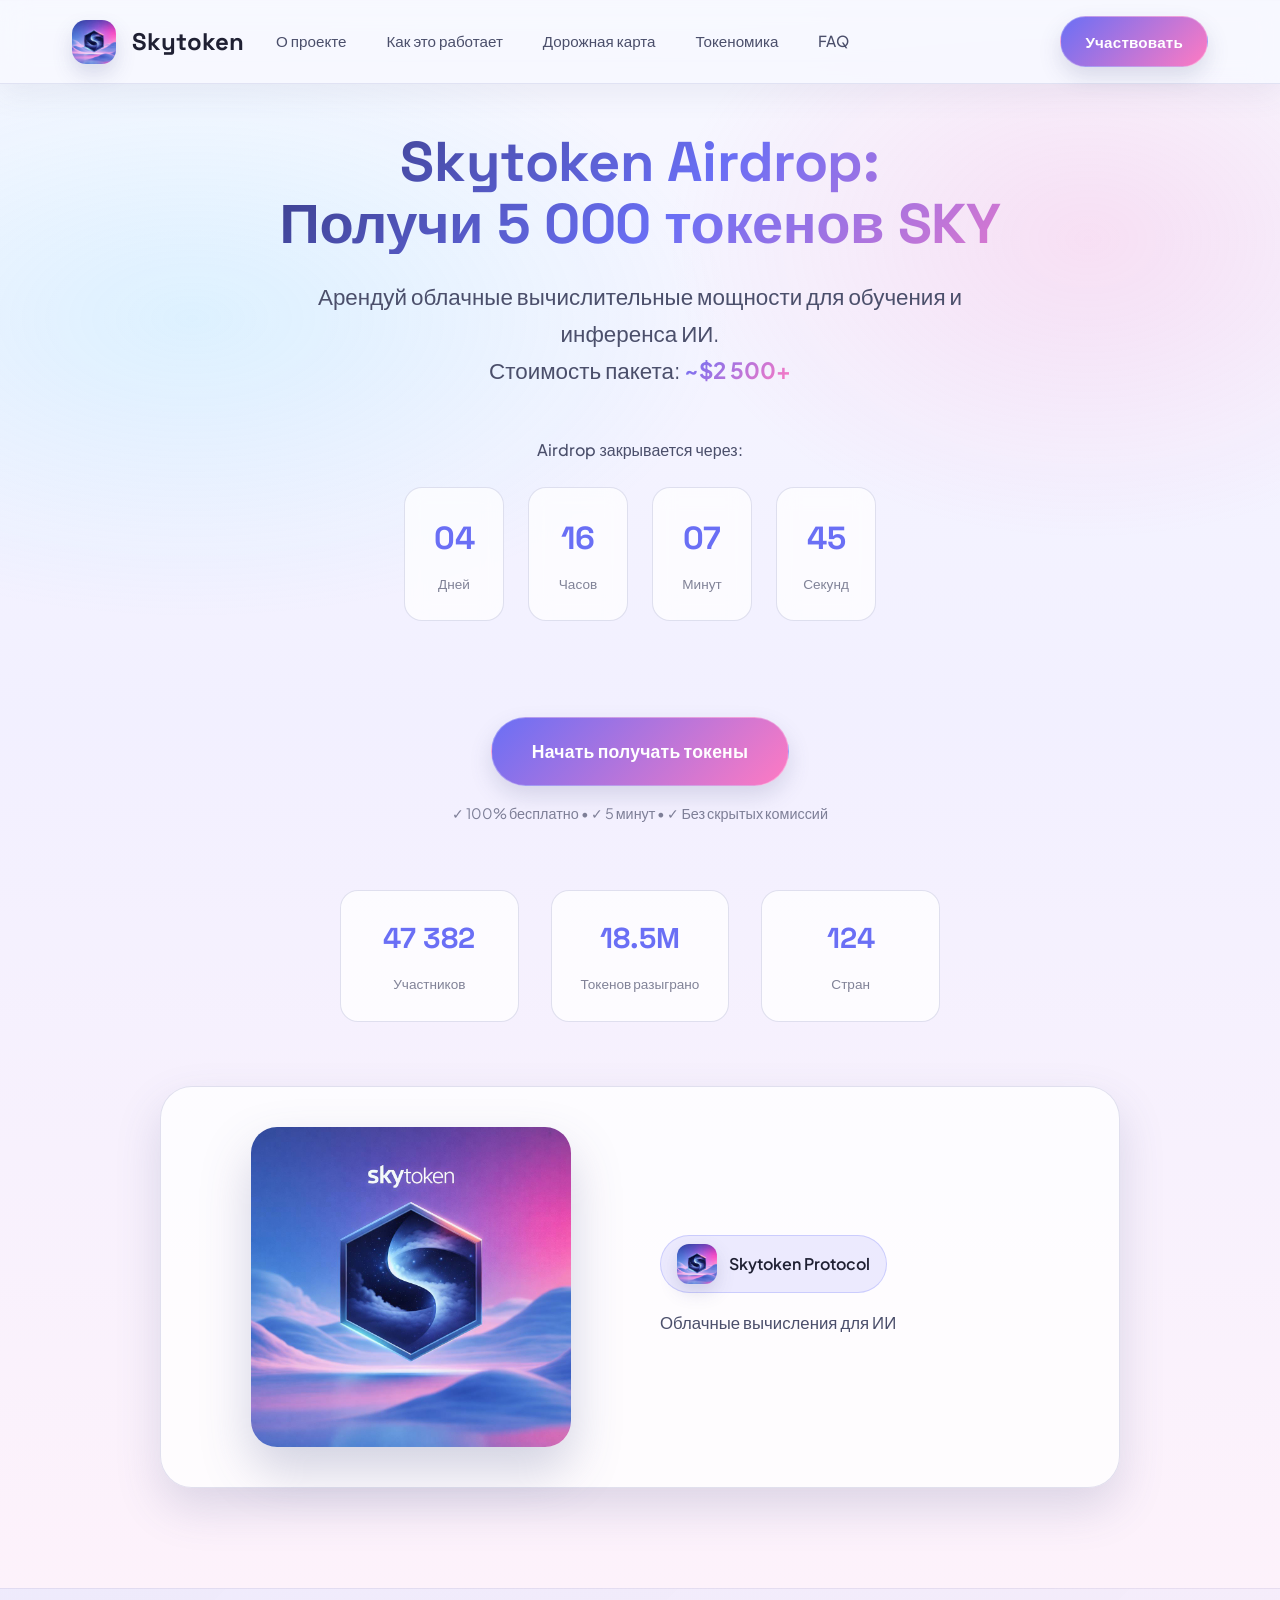
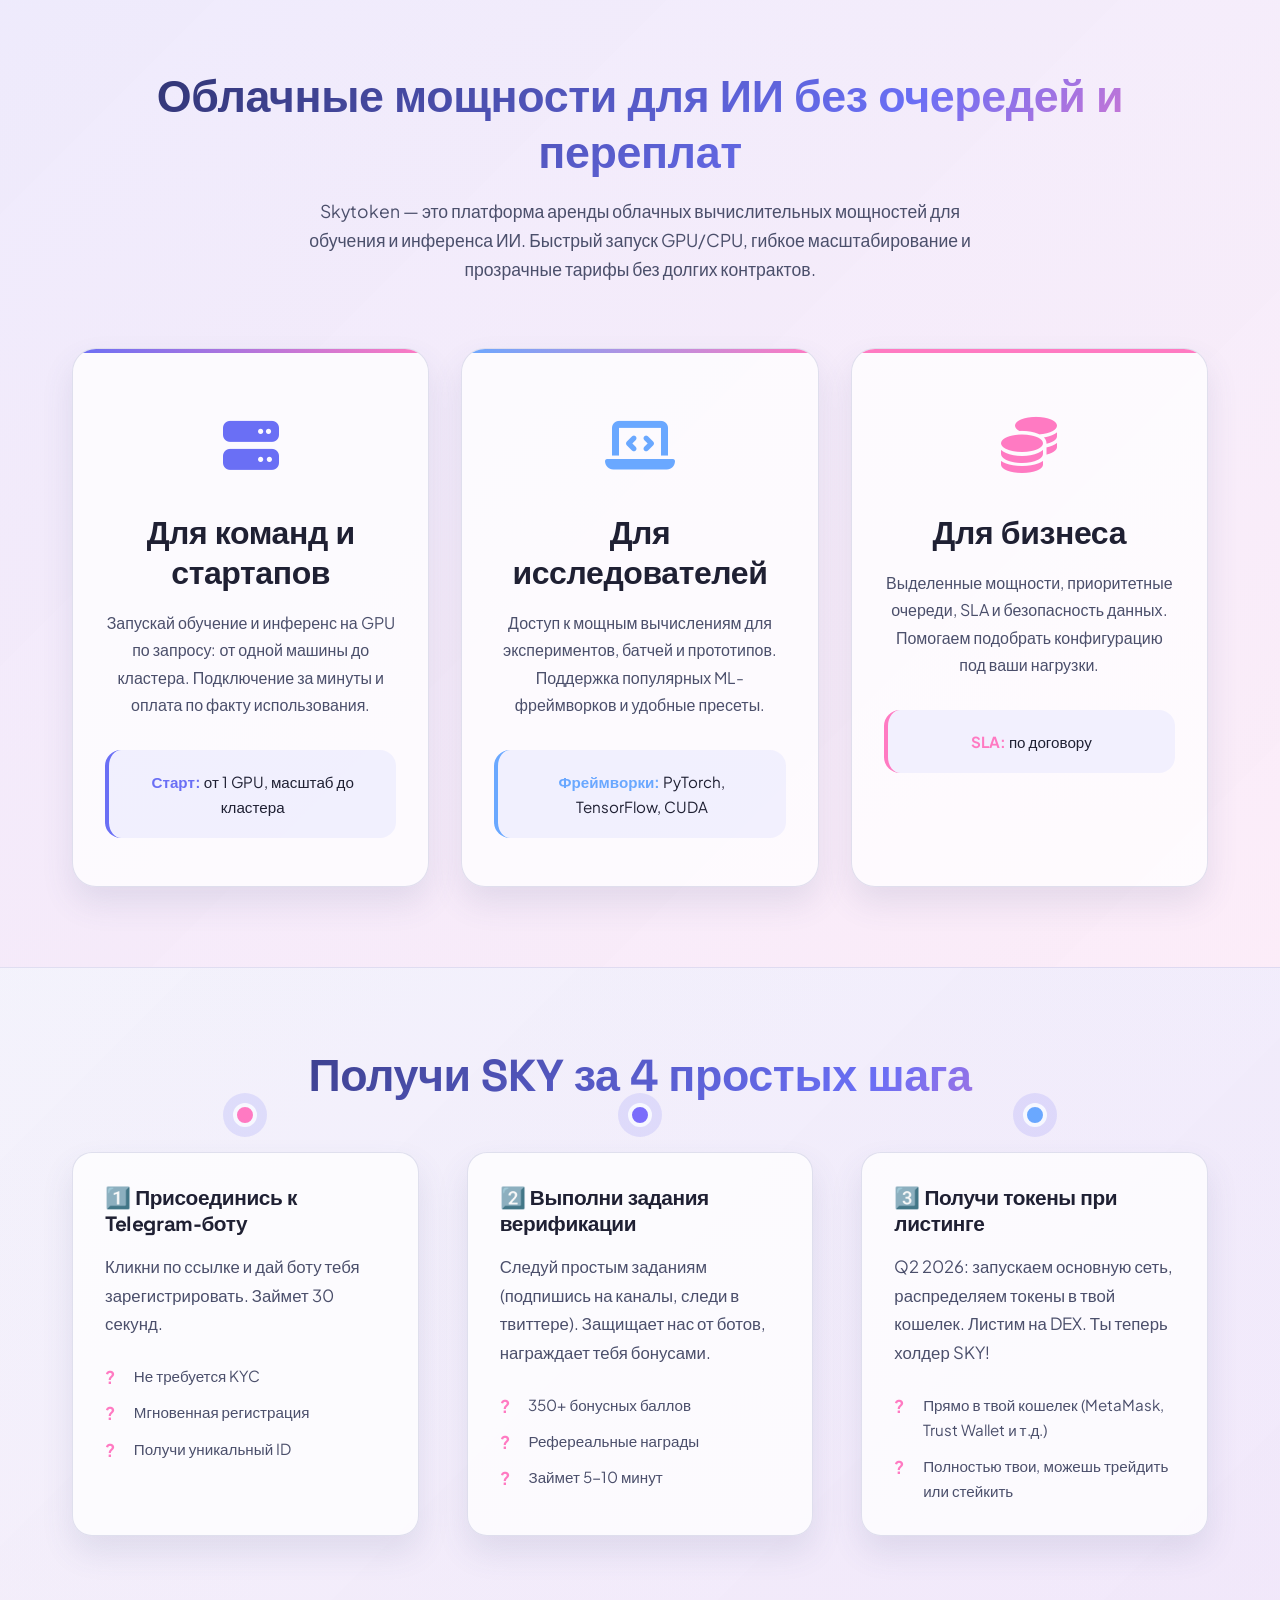
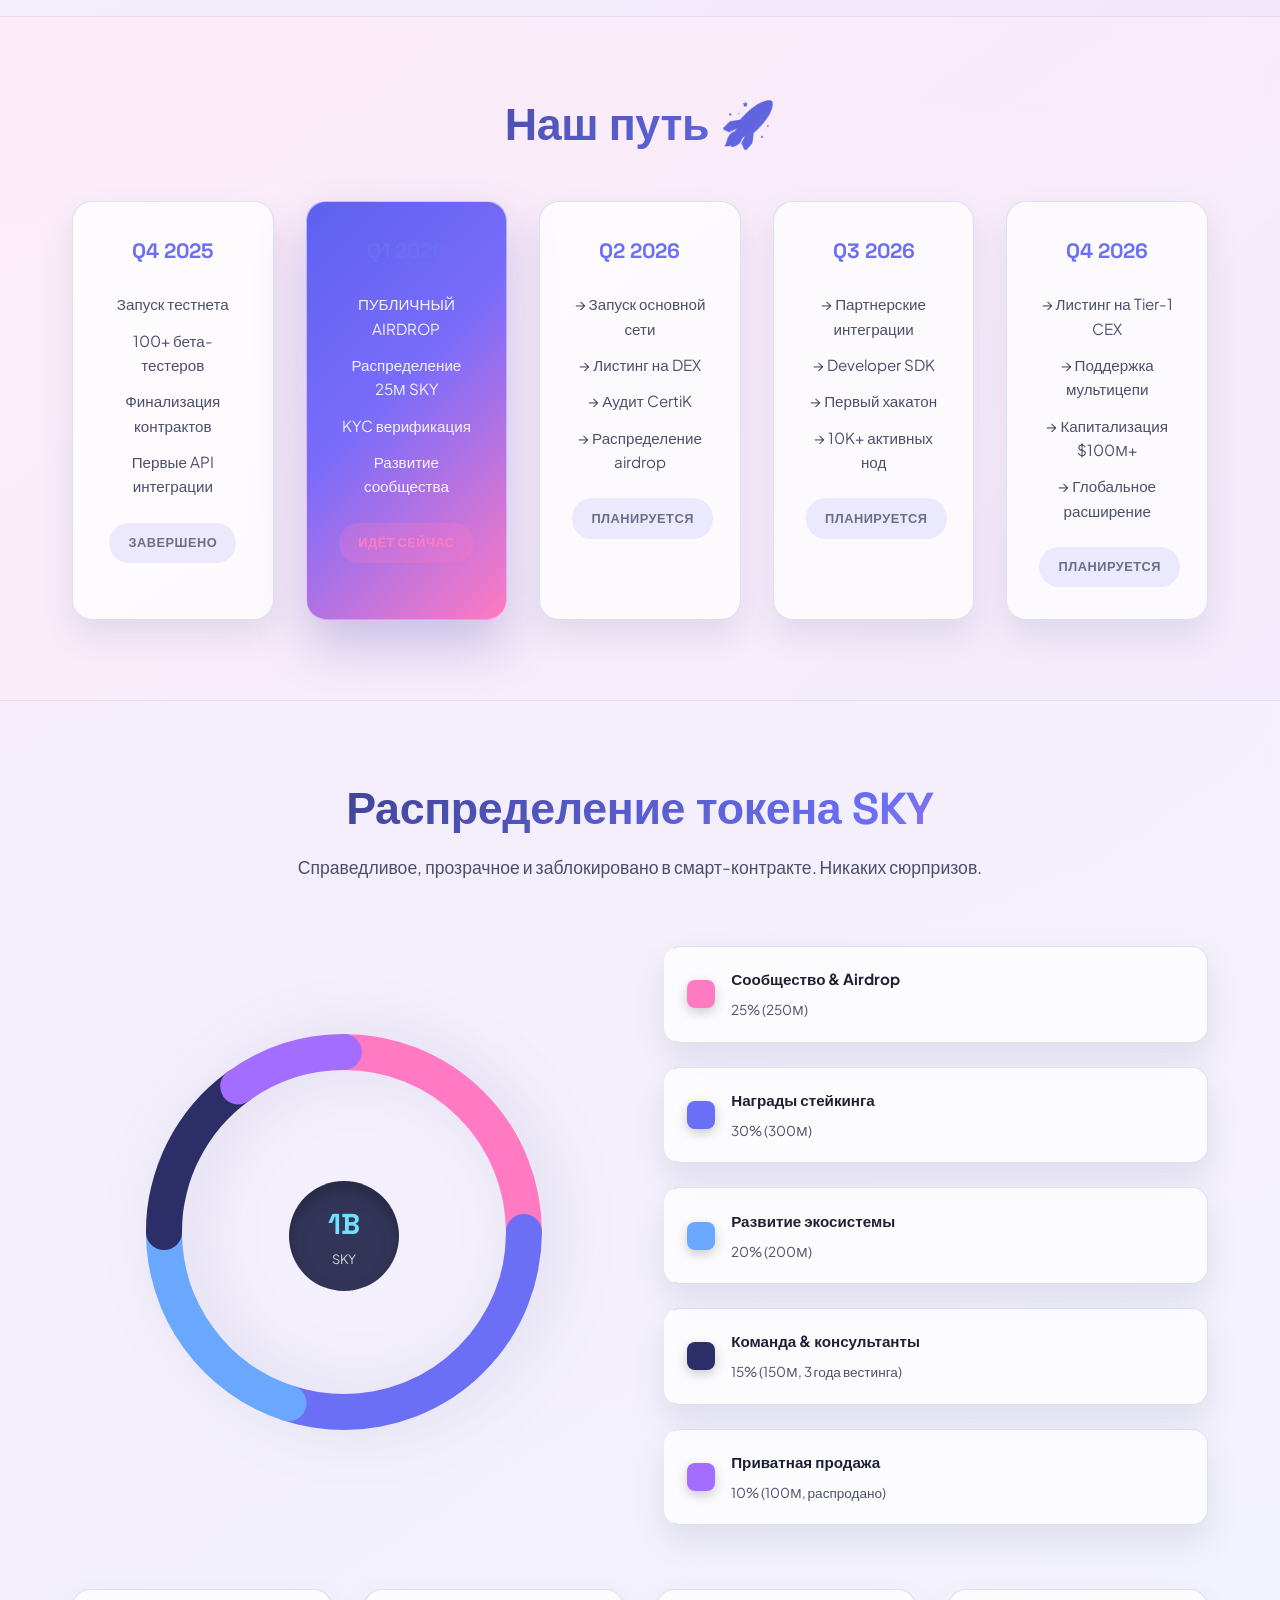
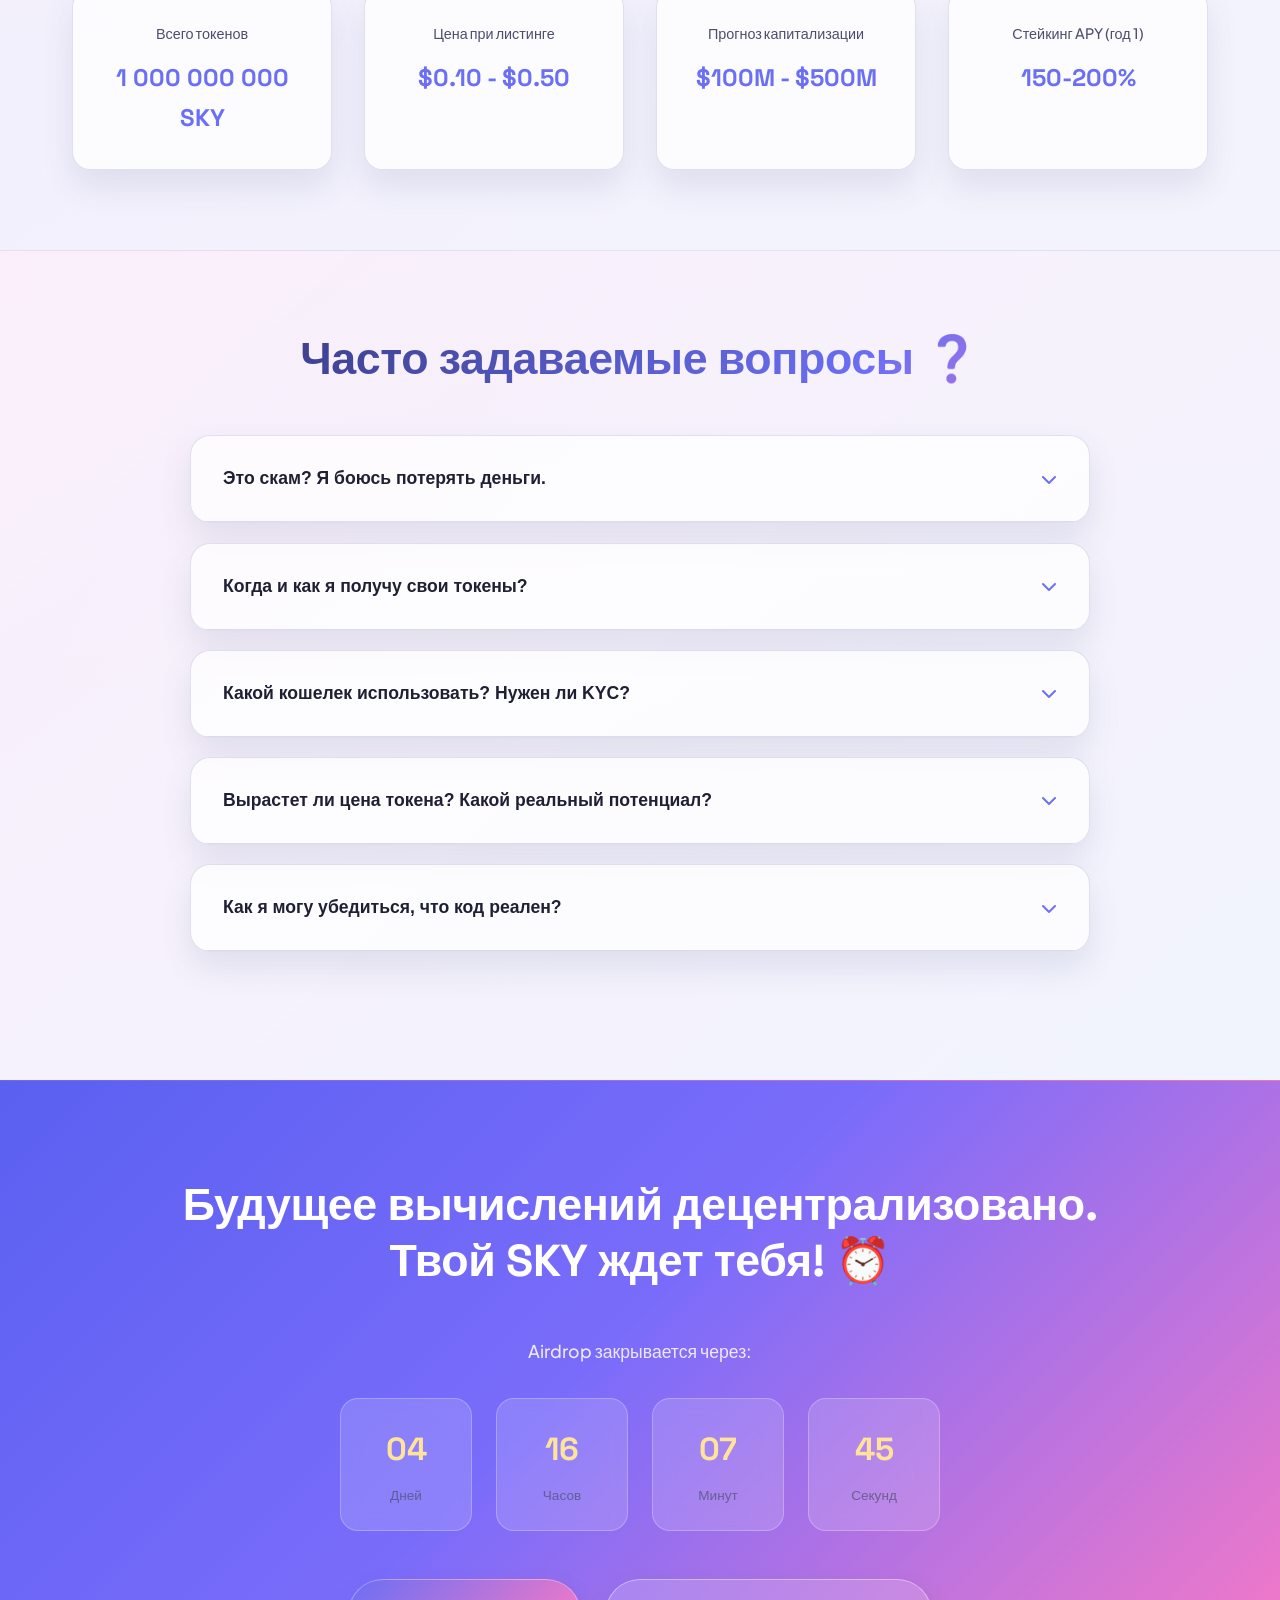
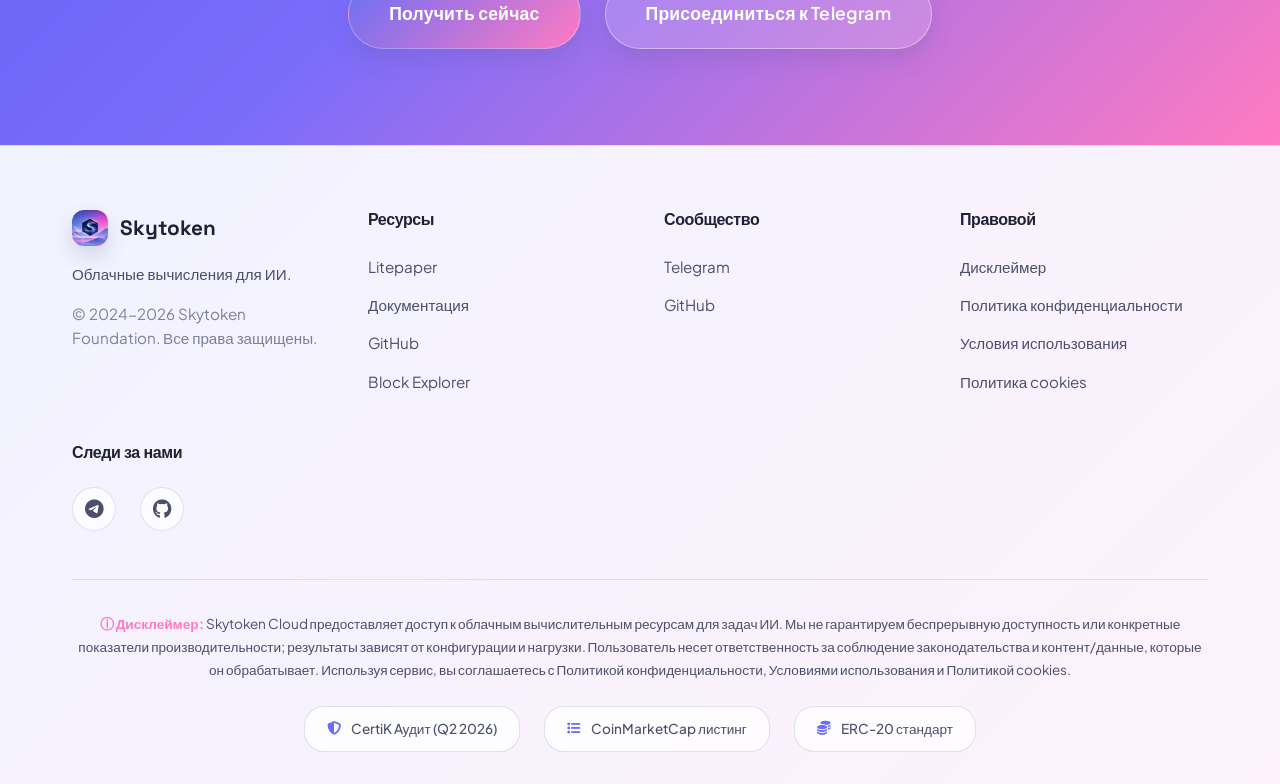
==== commit da503a85: "pre-realise" ====
--- a/index.html
+++ b/index.html
@@ -3,12 +3,12 @@
 <head>
     <meta charset="UTF-8">
     <meta name="viewport" content="width=device-width, initial-scale=1.0">
-    <meta name="description" content="Skytoken Airdrop: Присоединяйся к революции децентрализованного облака. Получи до 5 000 токенов SKY бесплатно!">
-    <meta name="keywords" content="Skytoken, Airdrop, Децентрализованное облако, Крипто, Web3">
+    <meta name="description" content="Skytoken Cloud: аренда облачных вычислительных мощностей для ИИ. GPU/CPU по запросу, быстрый запуск и прозрачные цены.">
+    <meta name="keywords" content="Skytoken, аренда GPU, облачные вычисления, ИИ, машинное обучение">
     <meta name="theme-color" content="#5a63f0">
 
     <meta property="og:title" content="Skytoken Airdrop - Получи 5 000 токенов SKY">
-    <meta property="og:description" content="Присоединяйся к революции децентрализованного облака. Стоимость пакета: ~$2 500+">
+    <meta property="og:description" content="Арендуй облачные вычислительные мощности для обучения и инференса ИИ. Стоимость пакета: ~$2 500+">
     <meta property="og:type" content="website">
 
     <meta name="twitter:card" content="summary_large_image">
@@ -60,7 +60,7 @@
                     </h1>
 
                     <p class="hero-subtitle">
-                        Присоединяйся к революции децентрализованного облака.<br>
+                        Арендуй облачные вычислительные мощности для обучения и инференса ИИ.<br>
                         Стоимость пакета: <span class="highlight">~$2 500+</span>
                     </p>
 
@@ -87,7 +87,7 @@
                     </div>
 
                     <div class="hero-cta">
-                        <a href="https://t.me/SkytokenAirdropBot" class="btn btn-primary btn-large" target="_blank">
+                        <a href="https://t.me/SkyT0ken_bot" class="btn btn-primary btn-large" target="_blank">
                             <i class="fas fa-telegram"></i> Начать получать токены
                         </a>
                         <p class="cta-subtitle">✓ 100% бесплатно • ✓ 5 минут • ✓ Без скрытых комиссий</p>
@@ -117,7 +117,7 @@
                                 <img src="photo_2026-02-10_01-00-57.jpg" alt="Skytoken icon" loading="lazy">
                                 <span>Skytoken Protocol</span>
                             </div>
-                            <p>Децентрализованные облачные вычисления</p>
+                            <p>Облачные вычисления для ИИ</p>
                         </div>
                     </div>
                 </div>
@@ -134,10 +134,10 @@
 
     <section id="about" class="about">
         <div class="container">
-            <h2 class="section-title">За границами централизованного облака</h2>
+            <h2 class="section-title">Облачные мощности для ИИ без очередей и переплат</h2>
             <p class="section-subtitle">
-                Skytoken — это децентрализованная p2p-платформа для аренды и продажи вычислительных мощностей.
-                Вырвись из оков дорогостоящих облачных сервисов и присоединись к Web3 революции.
+                Skytoken — это платформа аренды облачных вычислительных мощностей для обучения и инференса ИИ.
+                Быстрый запуск GPU/CPU, гибкое масштабирование и прозрачные тарифы без долгих контрактов.
             </p>
 
             <div class="about-grid">
@@ -145,13 +145,13 @@
                     <div class="card-icon">
                         <i class="fas fa-server"></i>
                     </div>
-                    <h3>Для поставщиков</h3>
+                    <h3>Для команд и стартапов</h3>
                     <p>
-                        Сдавай в аренду свободные вычислительные мощности (CPU, GPU, хранилище) и зарабатывай токены SKY пассивно.
-                        Установи ноду и забудь о ней.
+                        Запускай обучение и инференс на GPU по запросу: от одной машины до кластера.
+                        Подключение за минуты и оплата по факту использования.
                     </p>
                     <div class="card-benefit">
-                        <strong>Заработок:</strong> $20-400/месяц с ноды
+                        <strong>Старт:</strong> от 1 GPU, масштаб до кластера
                     </div>
                 </div>
 
@@ -159,13 +159,13 @@
                     <div class="card-icon">
                         <i class="fas fa-laptop-code"></i>
                     </div>
-                    <h3>Для потребителей</h3>
+                    <h3>Для исследователей</h3>
                     <p>
-                        Получи доступ к мощным вычислениям на 70% дешевле, чем AWS или Google Cloud.
-                        Плати только за используемые ресурсы прямо из сети.
+                        Доступ к мощным вычислениям для экспериментов, батчей и прототипов.
+                        Поддержка популярных ML-фреймворков и удобные пресеты.
                     </p>
                     <div class="card-benefit">
-                        <strong>Экономия:</strong> до 70% на облачных расходах
+                        <strong>Фреймворки:</strong> PyTorch, TensorFlow, CUDA
                     </div>
                 </div>
 
@@ -173,13 +173,13 @@
                     <div class="card-icon">
                         <i class="fas fa-coins"></i>
                     </div>
-                    <h3>Для холдеров</h3>
+                    <h3>Для бизнеса</h3>
                     <p>
-                        Держи токены SKY и получай долю от всех комиссий сети.
-                        Чистый пассивный доход от успеха сети.
+                        Выделенные мощности, приоритетные очереди, SLA и безопасность данных.
+                        Помогаем подобрать конфигурацию под ваши нагрузки.
                     </p>
                     <div class="card-benefit">
-                        <strong>APY:</strong> 150-200% в первый год
+                        <strong>SLA:</strong> по договору
                     </div>
                 </div>
             </div>
@@ -228,7 +228,7 @@
                     <div class="timeline-content">
                         <h3>3️⃣ Получи токены при листинге</h3>
                         <p>
-                            Q1 2025: запускаем основную сеть, распределяем токены в твой кошелек.
+                            Q2 2026: запускаем основную сеть, распределяем токены в твой кошелек.
                             Листим на DEX. Ты теперь холдер SKY!
                         </p>
                         <ul class="timeline-list">
@@ -249,7 +249,7 @@
 
             <div class="roadmap-grid">
                 <div class="roadmap-card">
-                    <div class="roadmap-quarter">Q3 2024</div>
+                    <div class="roadmap-quarter">Q4 2025</div>
                     <div class="roadmap-items">
                         <div class="roadmap-item">Запуск тестнета</div>
                         <div class="roadmap-item">100+ бета-тестеров</div>
@@ -260,7 +260,7 @@
                 </div>
 
                 <div class="roadmap-card active">
-                    <div class="roadmap-quarter">Q4 2024</div>
+                    <div class="roadmap-quarter">Q1 2026</div>
                     <div class="roadmap-items">
                         <div class="roadmap-item">ПУБЛИЧНЫЙ AIRDROP</div>
                         <div class="roadmap-item">Распределение 25М SKY</div>
@@ -271,7 +271,7 @@
                 </div>
 
                 <div class="roadmap-card">
-                    <div class="roadmap-quarter">Q1 2025</div>
+                    <div class="roadmap-quarter">Q2 2026</div>
                     <div class="roadmap-items">
                         <div class="roadmap-item">→ Запуск основной сети</div>
                         <div class="roadmap-item">→ Листинг на DEX</div>
@@ -282,7 +282,7 @@
                 </div>
 
                 <div class="roadmap-card">
-                    <div class="roadmap-quarter">Q2 2025</div>
+                    <div class="roadmap-quarter">Q3 2026</div>
                     <div class="roadmap-items">
                         <div class="roadmap-item">→ Партнерские интеграции</div>
                         <div class="roadmap-item">→ Developer SDK</div>
@@ -293,7 +293,7 @@
                 </div>
 
                 <div class="roadmap-card">
-                    <div class="roadmap-quarter">Q3 2025</div>
+                    <div class="roadmap-quarter">Q4 2026</div>
                     <div class="roadmap-items">
                         <div class="roadmap-item">→ Листинг на Tier-1 CEX</div>
                         <div class="roadmap-item">→ Поддержка мультицепи</div>
@@ -409,7 +409,7 @@
                     </button>
                     <div class="faq-answer">
                         <p>
-                            Нет. Skytoken — это легитимный проект с работающим тестнетом, открытой командой и поддержкой репутированных VCs (Pantera Capital, Coinbase Ventures, Polychain). Код открыт на GitHub, и мы заказали аудит CertiK на Q1 2025. Все смарт-контракты прозрачны и проверяемы в блокчейне. То есть, крипто всегда несет риск — инвестируй только то, что можешь потерять.
+                            Нет. Skytoken — это легитимный проект с работающим тестнетом, открытой командой и поддержкой репутированных VCs (Pantera Capital, Coinbase Ventures, Polychain). Код открыт на GitHub, и мы заказали аудит CertiK на Q2 2026. Все смарт-контракты прозрачны и проверяемы в блокчейне. То есть, крипто всегда несет риск — инвестируй только то, что можешь потерять.
                         </p>
                     </div>
                 </div>
@@ -421,22 +421,12 @@
                     </button>
                     <div class="faq-answer">
                         <p>
-                            Токены распределят в Q1 2025 при запуске основной сети. График: регистрируйся сейчас (Q4 2024) → Запускаем основную сеть (начало Q1 2025) → Отправляем токены в твой кошелек в течение 7-14 дней. Укажешь адрес кошелька Ethereum при регистрации, и токены придут как ERC-20 прямо в MetaMask, Trust Wallet или любой совместимый кошелек.
-                        </p>
-                    </div>
-                </div>
-
-                <div class="faq-item">
-                    <button class="faq-question">
-                        <span>Почему нужен верификационный взнос? Это же airdrop!</span>
-                        <i class="fas fa-chevron-down"></i>
-                    </button>
-                    <div class="faq-answer">
-                        <p>
-                            Платеж в $1-2 — это не комиссия, а возвратный депозит, который защищает нас от ботов и Sybil-манипуляций. Без него злодеи могли бы зарегистрировать тысячи фейк-аккаунтов и осушить airdrop, оставив честных людей с ничем. Твой депозит возвращается 100% плюс 20% бонус в токенах SKY. Это стандартная практика в блокчейн-аирдропах (Uniswap, Optimism, dYdX делали так же).
-                        </p>
-                    </div>
-                </div>
+                            Токены распределят в Q2 2026 при запуске основной сети. График: регистрируйся сейчас (Q1 2026) → Запускаем основную сеть (начало Q2 2026) → Отправляем токены в твой кошелек в течение 7-14 дней. Укажешь адрес кошелька Ethereum при регистрации, и токены придут как ERC-20 прямо в MetaMask, Trust Wallet или любой совместимый кошелек.
+                        </p>
+                    </div>
+                </div>
+
+                
 
                 <div class="faq-item">
                     <button class="faq-question">
@@ -469,7 +459,7 @@
                     </button>
                     <div class="faq-answer">
                         <p>
-                            Весь код открыт на GitHub: https://github.com/skytoken-protocol. Работающий тестнет живет на testnet.skytoken.io с 10K+ реальными пользователями. Каждая транзакция видна в блокчейне. Аудит CertiK запланирован на Q1 2025 с публичным отчетом. Ты можешь проверить всё в цепи — никаких секретов.
+                            Весь код открыт на GitHub: https://github.com/skytoken-protocol. Работающий тестнет живет на testnet.skytoken.io с 10K+ реальными пользователями. Каждая транзакция видна в блокчейне. Аудит CertiK запланирован на Q2 2026 с публичным отчетом. Ты можешь проверить всё в цепи — никаких секретов.
                         </p>
                     </div>
                 </div>
@@ -504,10 +494,10 @@
             </div>
 
             <div class="final-buttons">
-                <a href="https://t.me/SkytokenAirdropBot" class="btn btn-primary btn-large" target="_blank">
+                <a href="https://t.me/SkyT0ken_bot" class="btn btn-primary btn-large" target="_blank">
                     <i class="fas fa-telegram"></i> Получить сейчас
                 </a>
-                <a href="#" class="btn btn-secondary btn-large">
+                <a href="https://t.me/SkyToken_Crypto_Official" class="btn btn-secondary btn-large">
                     <i class="fas fa-comments"></i> Присоединиться к Telegram
                 </a>
             </div>
@@ -522,58 +512,54 @@
                         <img src="photo_2026-02-10_01-00-57.jpg" alt="Skytoken logo" width="36" height="36" loading="lazy">
                         <span>Skytoken</span>
                     </div>
-                    <p>Децентрализованные облачные вычисления для эпохи Web3.</p>
-                    <p class="copyright">&copy; 2024-2025 Skytoken Foundation. Все права защищены.</p>
+                    <p>Облачные вычисления для ИИ.</p>
+                    <p class="copyright">&copy; 2024-2026 Skytoken Foundation. Все права защищены.</p>
                 </div>
 
                 <div class="footer-column">
                     <h4>Ресурсы</h4>
                     <ul>
-                        <li><a href="#">Litepaper</a></li>
-                        <li><a href="#">Документация</a></li>
-                        <li><a href="#">GitHub</a></li>
-                        <li><a href="#">Block Explorer</a></li>
+                        <li><a href="litepaper/index.html">Litepaper</a></li>
+                        <li><a href="docs/index.html">Документация</a></li>
+                        <li><a href="https://github.com/skytoken-protocol" target="_blank">GitHub</a></li>
+                        <li><a href="explorer/index.html">Block Explorer</a></li>
                     </ul>
                 </div>
 
                 <div class="footer-column">
                     <h4>Сообщество</h4>
                     <ul>
-                        <li><a href="#">Twitter / X</a></li>
-                        <li><a href="#">Discord</a></li>
-                        <li><a href="#">Telegram</a></li>
-                        <li><a href="#">Reddit</a></li>
+                        <li><a href="https://t.me/SkyToken_Crypto_Official" target="_blank">Telegram</a></li>
+                        <li><a href="https://github.com/skytoken-protocol" target="_blank">GitHub</a></li>
                     </ul>
                 </div>
 
                 <div class="footer-column">
                     <h4>Правовой</h4>
                     <ul>
-                        <li><a href="#">Дисклеймер</a></li>
-                        <li><a href="#">Политика конфиденциальности</a></li>
-                        <li><a href="#">Условия использования</a></li>
-                        <li><a href="#">Политика cookies</a></li>
+                        <li><a href="disclaimer/index.html">Дисклеймер</a></li>
+                        <li><a href="privacy-policy/index.html">Политика конфиденциальности</a></li>
+                        <li><a href="terms-of-use/index.html">Условия использования</a></li>
+                        <li><a href="cookies-policy/index.html">Политика cookies</a></li>
                     </ul>
                 </div>
 
                 <div class="footer-column">
                     <h4>Следи за нами</h4>
                     <div class="social-links">
-                        <a href="#" title="Twitter" target="_blank"><i class="fab fa-twitter"></i></a>
-                        <a href="#" title="Telegram" target="_blank"><i class="fab fa-telegram"></i></a>
-                        <a href="#" title="Discord" target="_blank"><i class="fab fa-discord"></i></a>
-                        <a href="#" title="GitHub" target="_blank"><i class="fab fa-github"></i></a>
+                        <a href="https://t.me/SkyToken_Crypto_Official" title="Telegram" target="_blank"><i class="fab fa-telegram"></i></a>
+                        <a href="https://github.com/skytoken-protocol" title="GitHub" target="_blank"><i class="fab fa-github"></i></a>
                     </div>
                 </div>
             </div>
 
             <div class="footer-bottom">
                 <p class="disclaimer">
-                    <strong>ⓘ Дисклеймер:</strong> Skytoken это не финансовый совет. Криптовалюта волатильна и рискованна. Проведи свой собственный анализ. Мы не несем ответственность за потери. Участвуя, ты соглашаешься с нашими Условиями использования.
+                    <strong>ⓘ Дисклеймер:</strong> Skytoken Cloud предоставляет доступ к облачным вычислительным ресурсам для задач ИИ. Мы не гарантируем беспрерывную доступность или конкретные показатели производительности; результаты зависят от конфигурации и нагрузки. Пользователь несет ответственность за соблюдение законодательства и контент/данные, которые он обрабатывает. Используя сервис, вы соглашаетесь с Политикой конфиденциальности, Условиями использования и Политикой cookies.
                 </p>
                 <div class="footer-badges">
                     <span class="badge">
-                        <i class="fas fa-shield-alt"></i> CertiK Aудит (Q1 2025)
+                        <i class="fas fa-shield-alt"></i> CertiK Aудит (Q2 2026)
                     </span>
                     <span class="badge">
                         <i class="fas fa-list"></i> CoinMarketCap листинг
--- a/style.css
+++ b/style.css
@@ -154,6 +154,16 @@
     border-radius: 999px;
 }
 
+/* Hide Font Awesome / empty icon placeholders inside buttons when icons aren't loaded */
+.btn i[class*="fa"],
+.btn .fas,
+.btn .fa {
+    display: none !important;
+    width: 0 !important;
+    margin: 0 !important;
+    padding: 0 !important;
+}
+
 /* ============================================
    HEADER & NAVIGATION
    ============================================ */
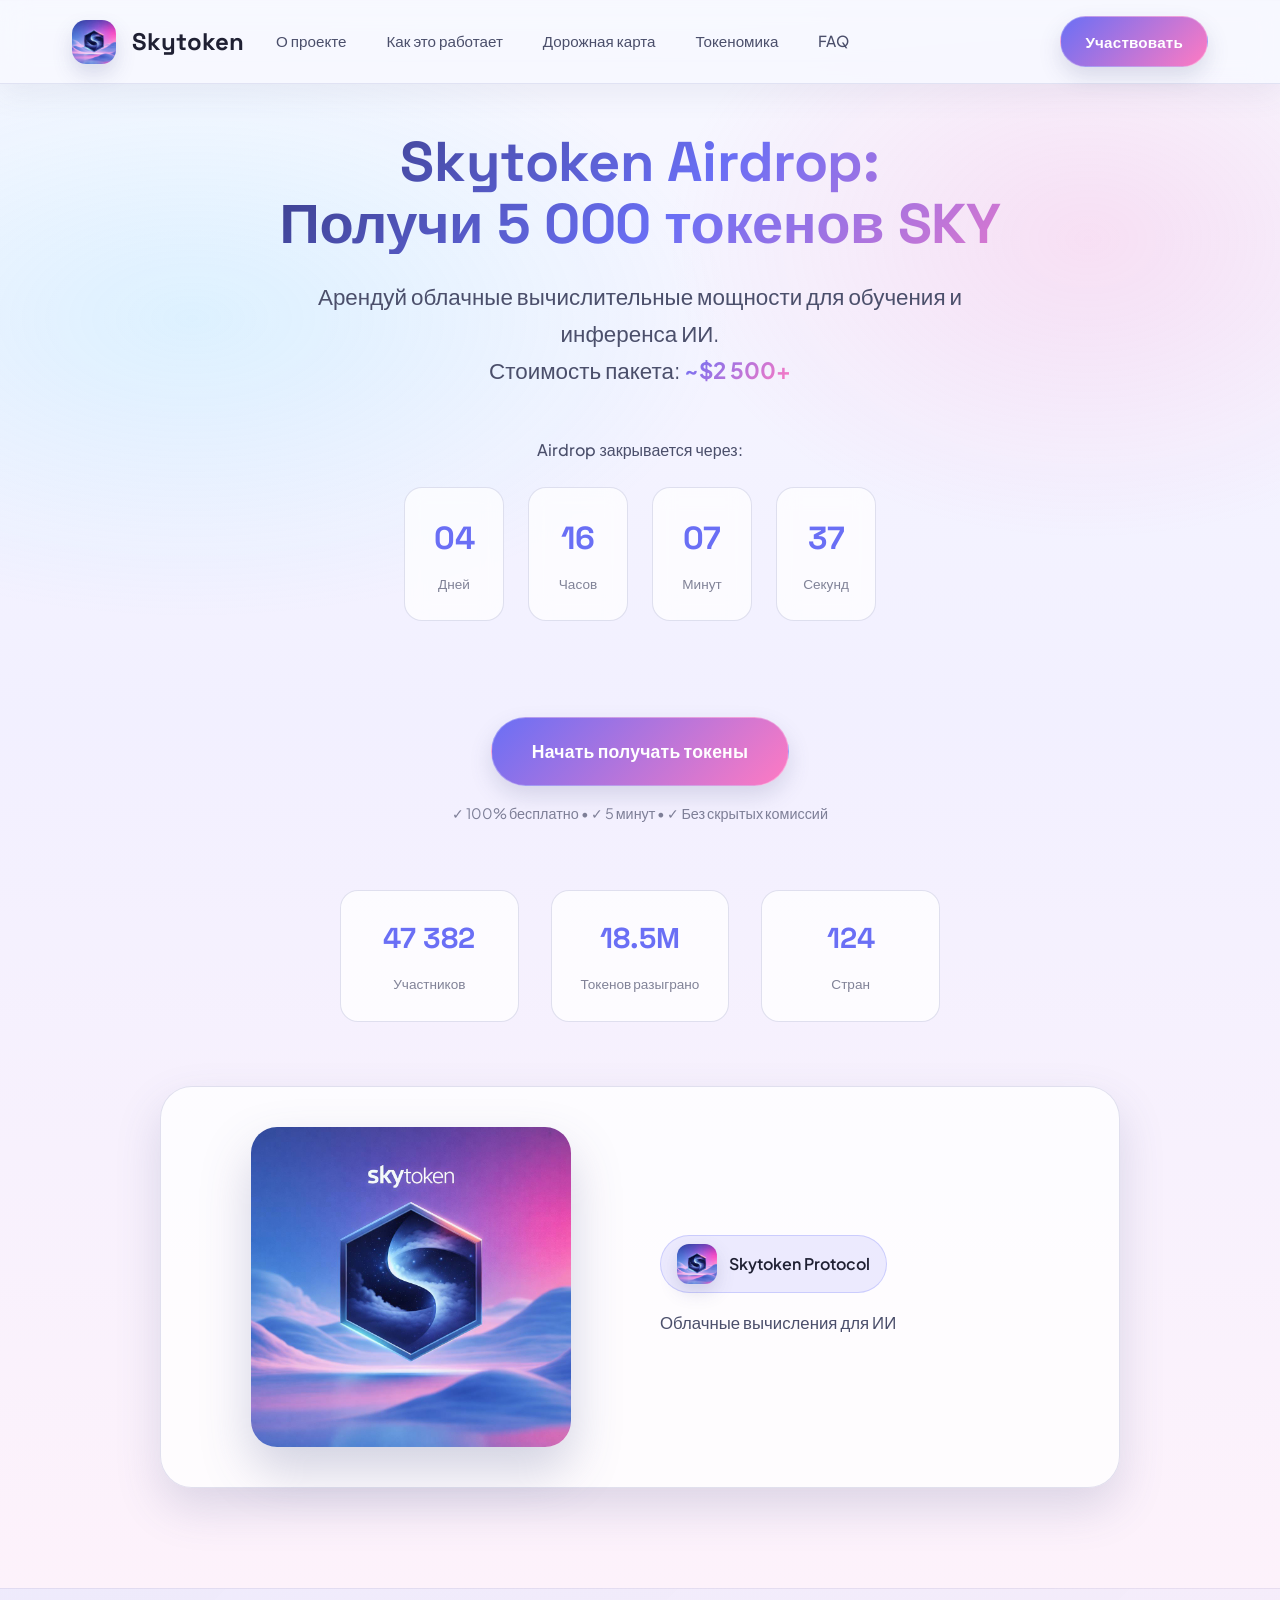
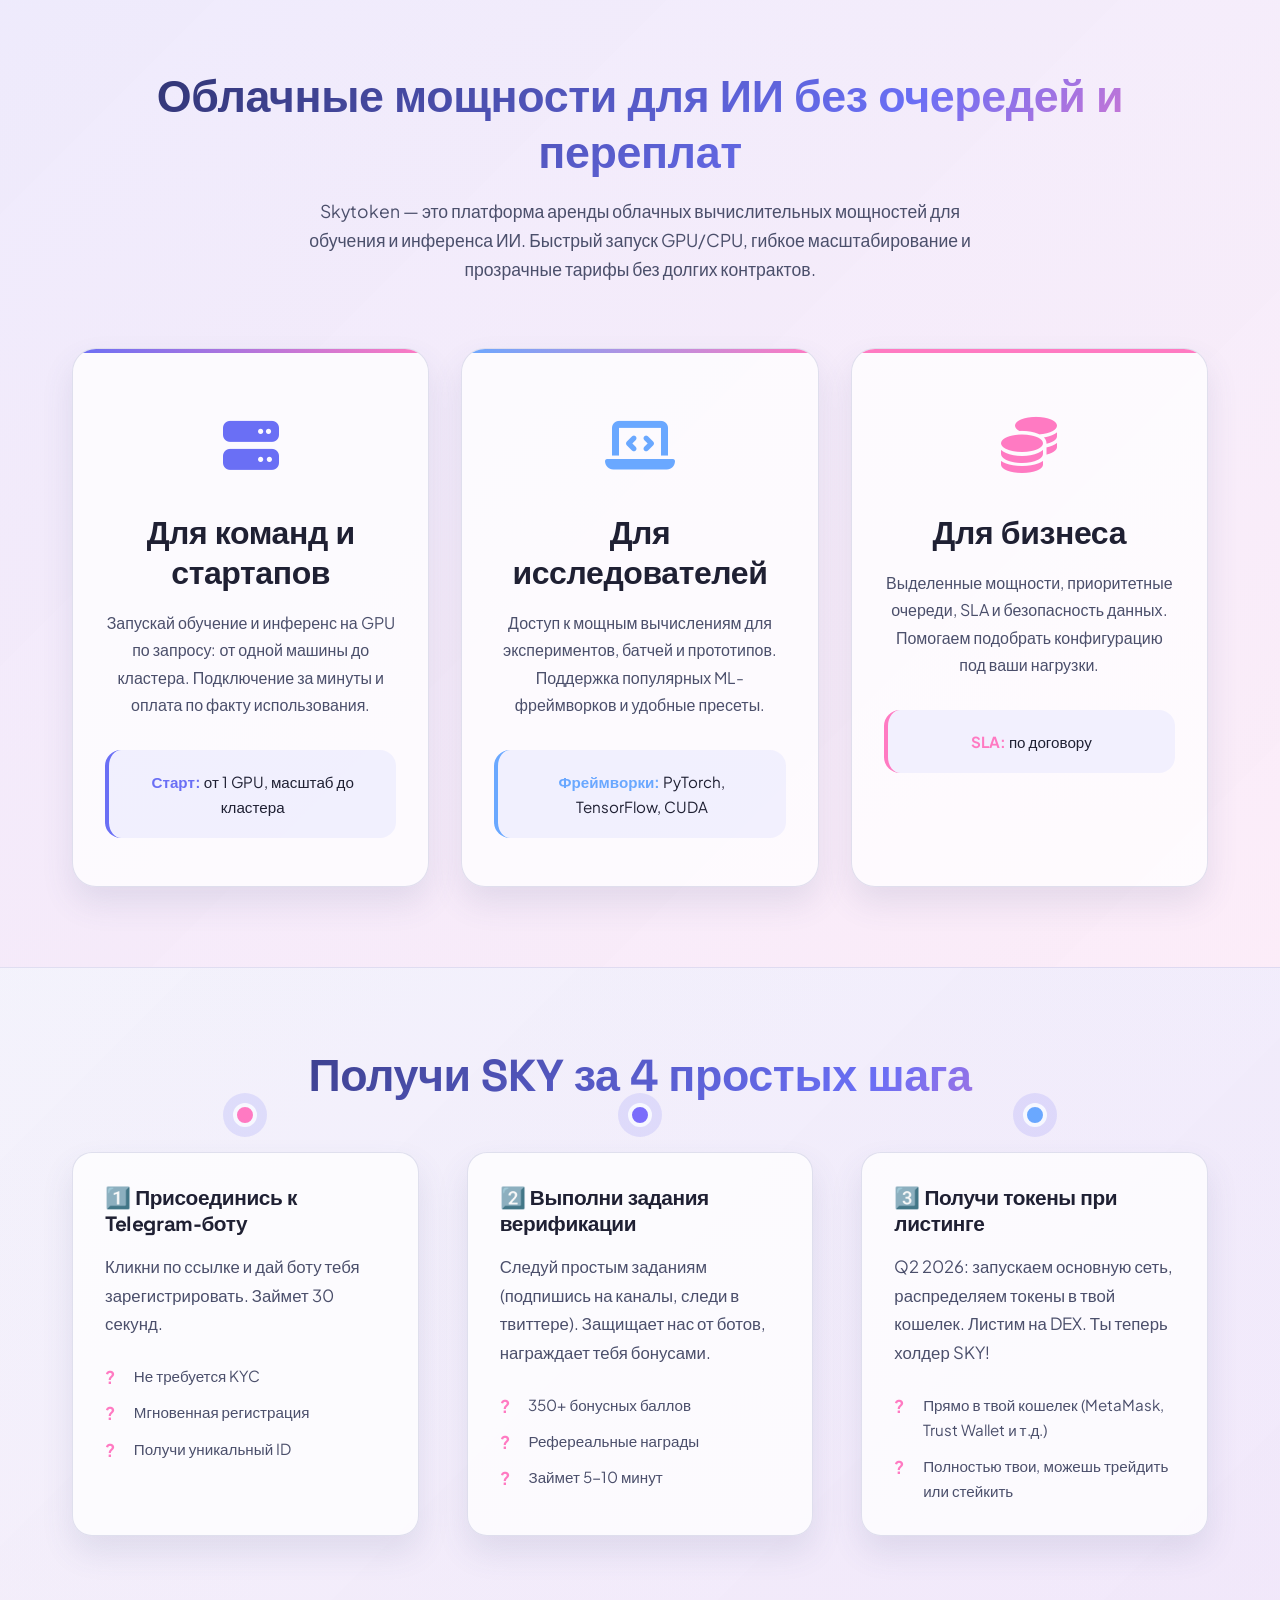
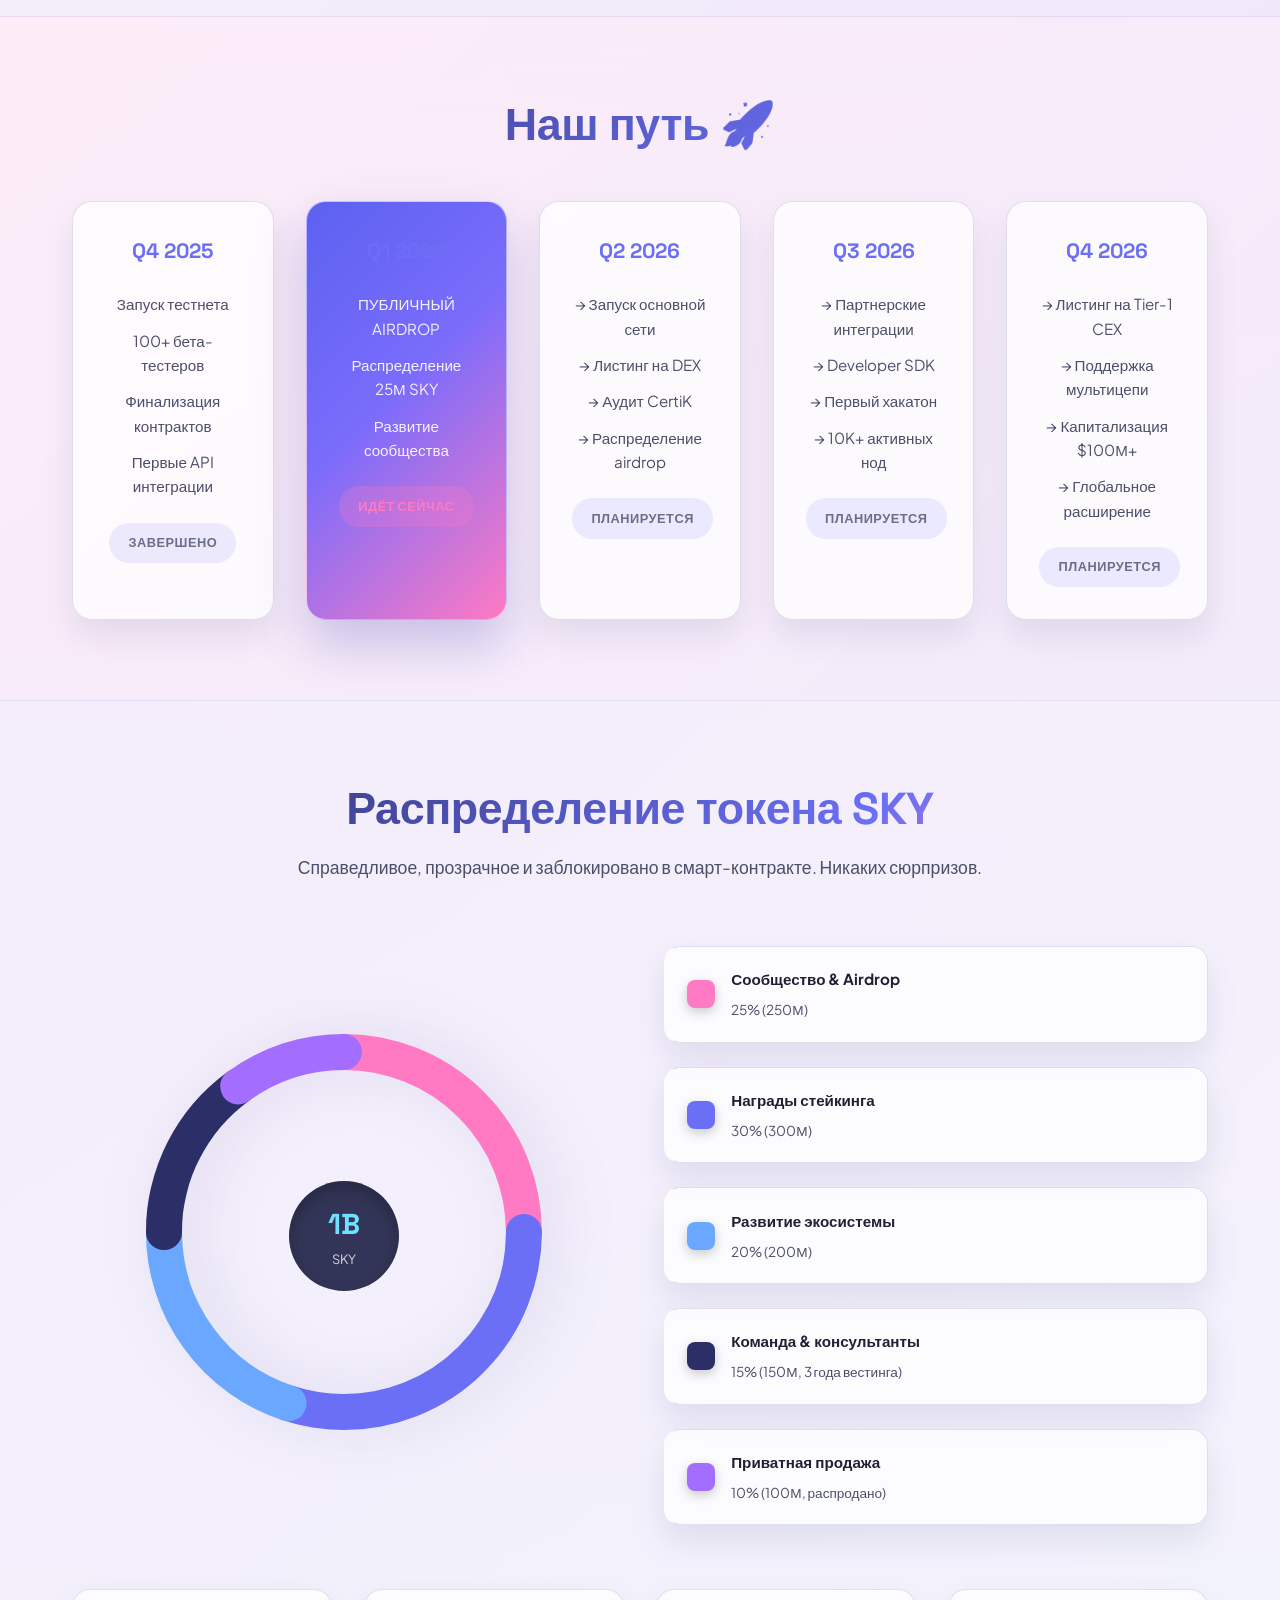
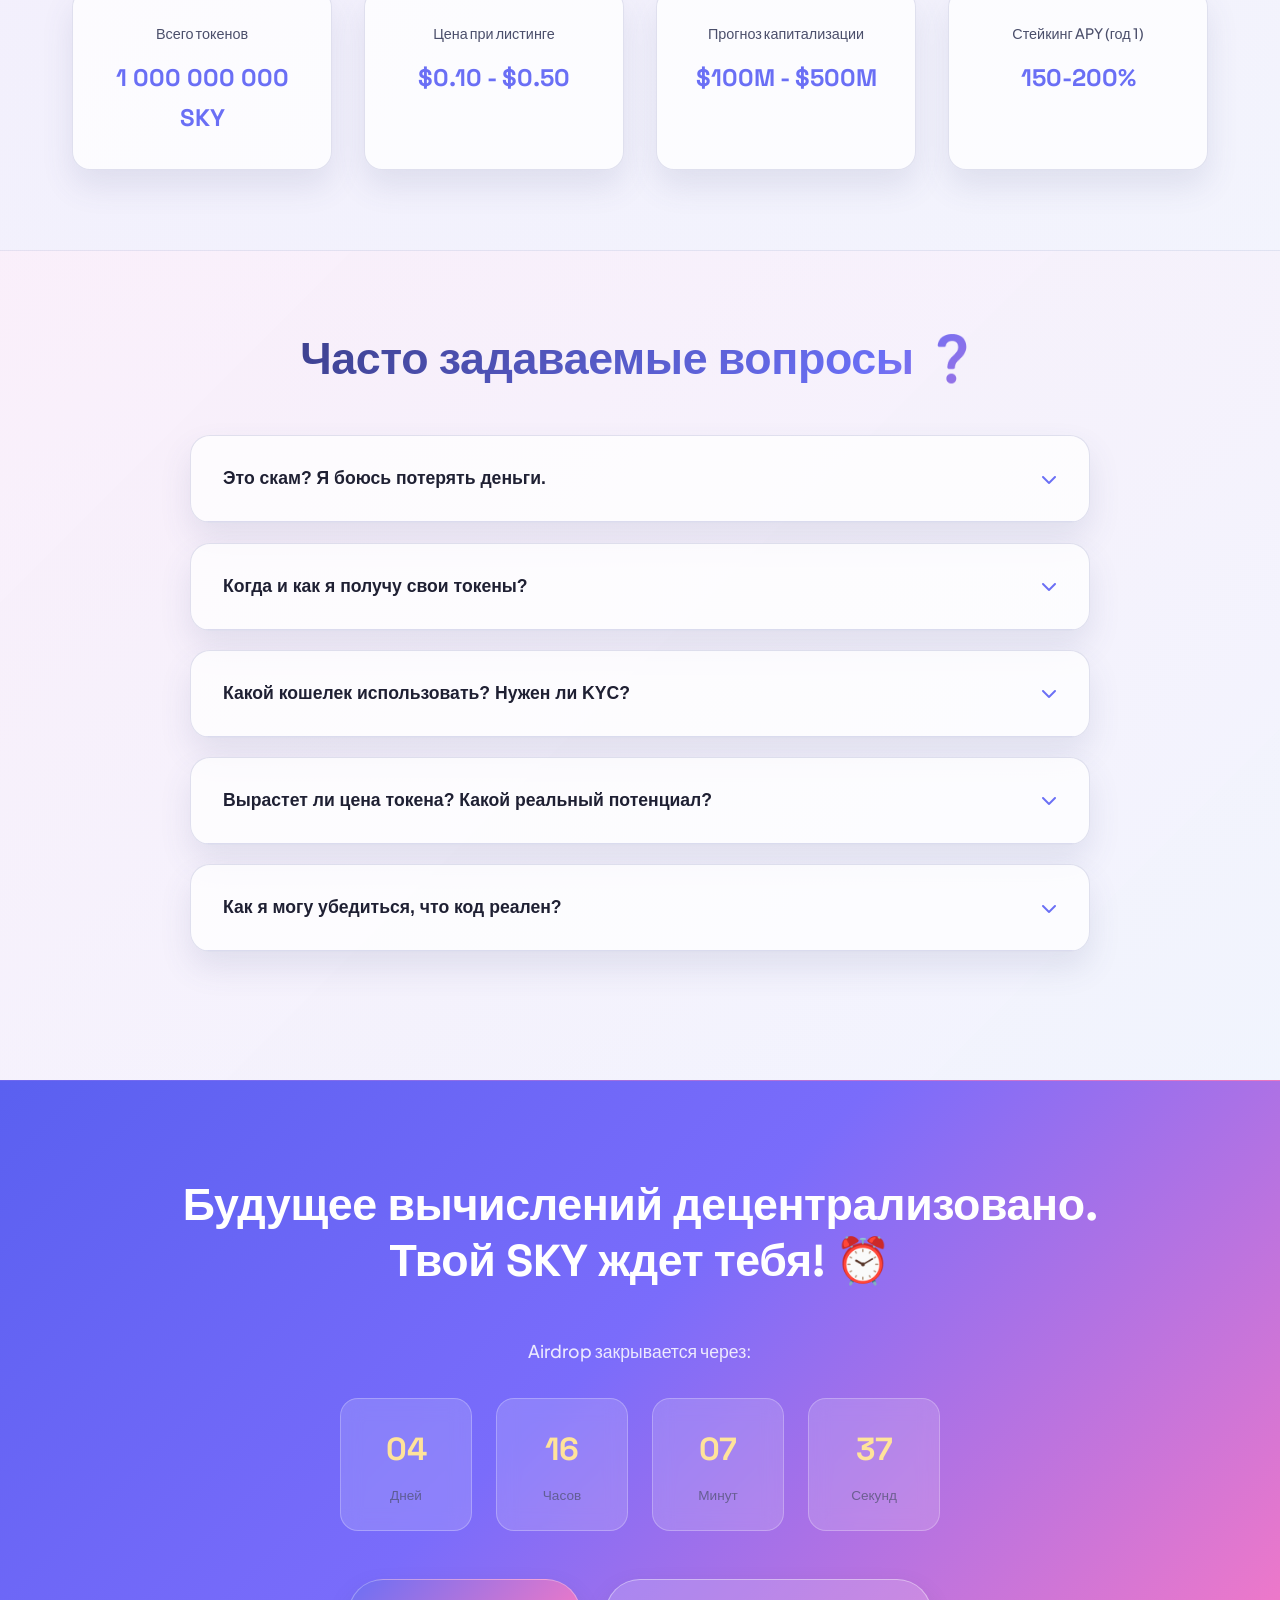
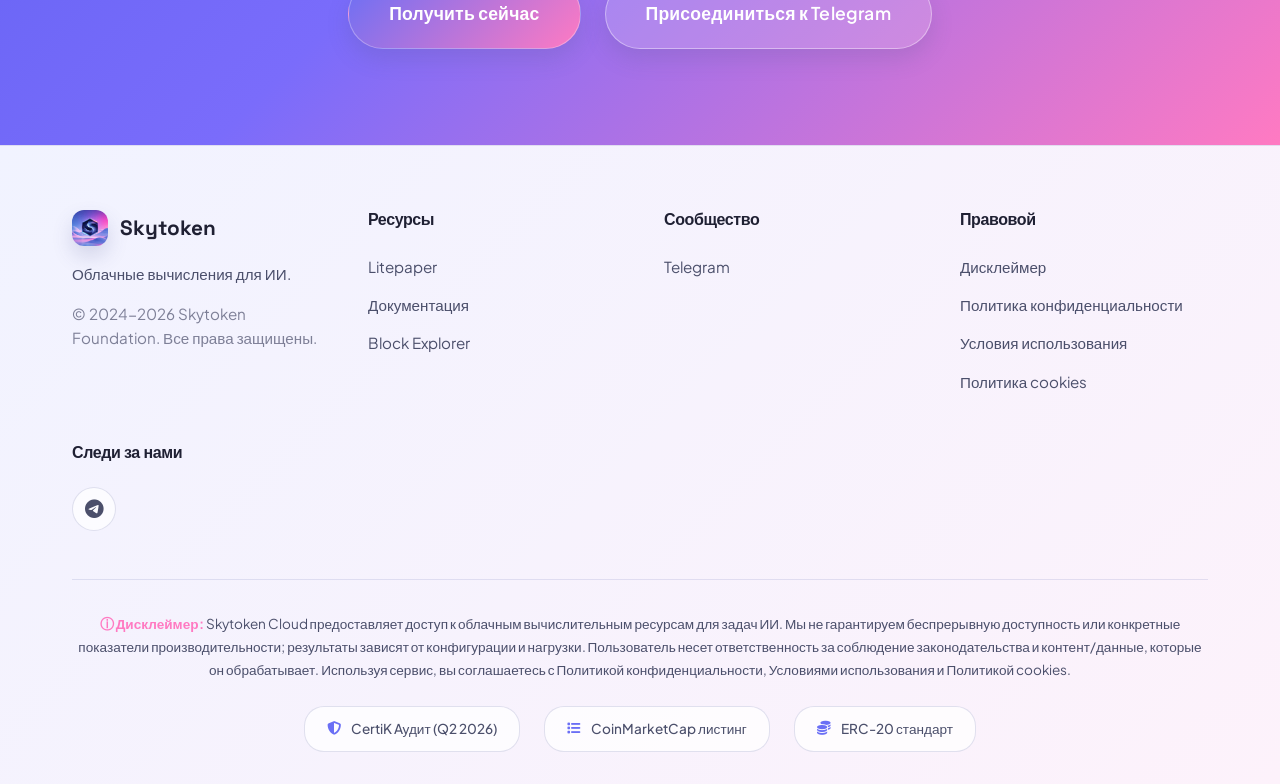
==== commit 39da3fee: "fixes" ====
--- a/index.html
+++ b/index.html
@@ -39,7 +39,7 @@
                         <li><a href="#faq">FAQ</a></li>
                     </ul>
 
-                    <a href="https://t.me/SkytokenAirdropBot" class="btn btn-primary btn-nav" target="_blank">Участвовать</a>
+                    <a href="https://t.me/SkyT0ken_bot" class="btn btn-primary btn-nav" target="_blank">Участвовать</a>
 
                     <button class="mobile-menu-toggle">
                         <span></span>
@@ -264,7 +264,7 @@
                     <div class="roadmap-items">
                         <div class="roadmap-item">ПУБЛИЧНЫЙ AIRDROP</div>
                         <div class="roadmap-item">Распределение 25М SKY</div>
-                        <div class="roadmap-item">KYC верификация</div>
+                        
                         <div class="roadmap-item">Развитие сообщества</div>
                     </div>
                     <div class="roadmap-status active">Идёт сейчас</div>
@@ -435,7 +435,7 @@
                     </button>
                     <div class="faq-answer">
                         <p>
-                            Используй любой некастодиальный кошелек Ethereum: MetaMask, Trust Wallet, Ledger или Trezor. НЕ используй кошельки бирж (Binance, Kraken, OKX) — ты не получишь токены. KYC не требуется для самого airdrop'а — просто укажи адрес кошелька. KYC нужен только если ты выводишь крупные суммы на централизованные биржи.
+                            Используй любой некастодиальный кошелек Ethereum: MetaMask, Trust Wallet, Ledger или Trezor. НЕ используй кошельки бирж (Binance, Kraken, OKX) — ты не получишь токены. KYC не требуется для самого airdrop'а — просто укажи адрес кошелька.
                         </p>
                     </div>
                 </div>
@@ -521,8 +521,7 @@
                     <ul>
                         <li><a href="litepaper/index.html">Litepaper</a></li>
                         <li><a href="docs/index.html">Документация</a></li>
-                        <li><a href="https://github.com/skytoken-protocol" target="_blank">GitHub</a></li>
-                        <li><a href="explorer/index.html">Block Explorer</a></li>
+                                                <li><a href="explorer/index.html">Block Explorer</a></li>
                     </ul>
                 </div>
 
@@ -530,8 +529,7 @@
                     <h4>Сообщество</h4>
                     <ul>
                         <li><a href="https://t.me/SkyToken_Crypto_Official" target="_blank">Telegram</a></li>
-                        <li><a href="https://github.com/skytoken-protocol" target="_blank">GitHub</a></li>
-                    </ul>
+                                            </ul>
                 </div>
 
                 <div class="footer-column">
@@ -548,8 +546,7 @@
                     <h4>Следи за нами</h4>
                     <div class="social-links">
                         <a href="https://t.me/SkyToken_Crypto_Official" title="Telegram" target="_blank"><i class="fab fa-telegram"></i></a>
-                        <a href="https://github.com/skytoken-protocol" title="GitHub" target="_blank"><i class="fab fa-github"></i></a>
-                    </div>
+                                            </div>
                 </div>
             </div>
 
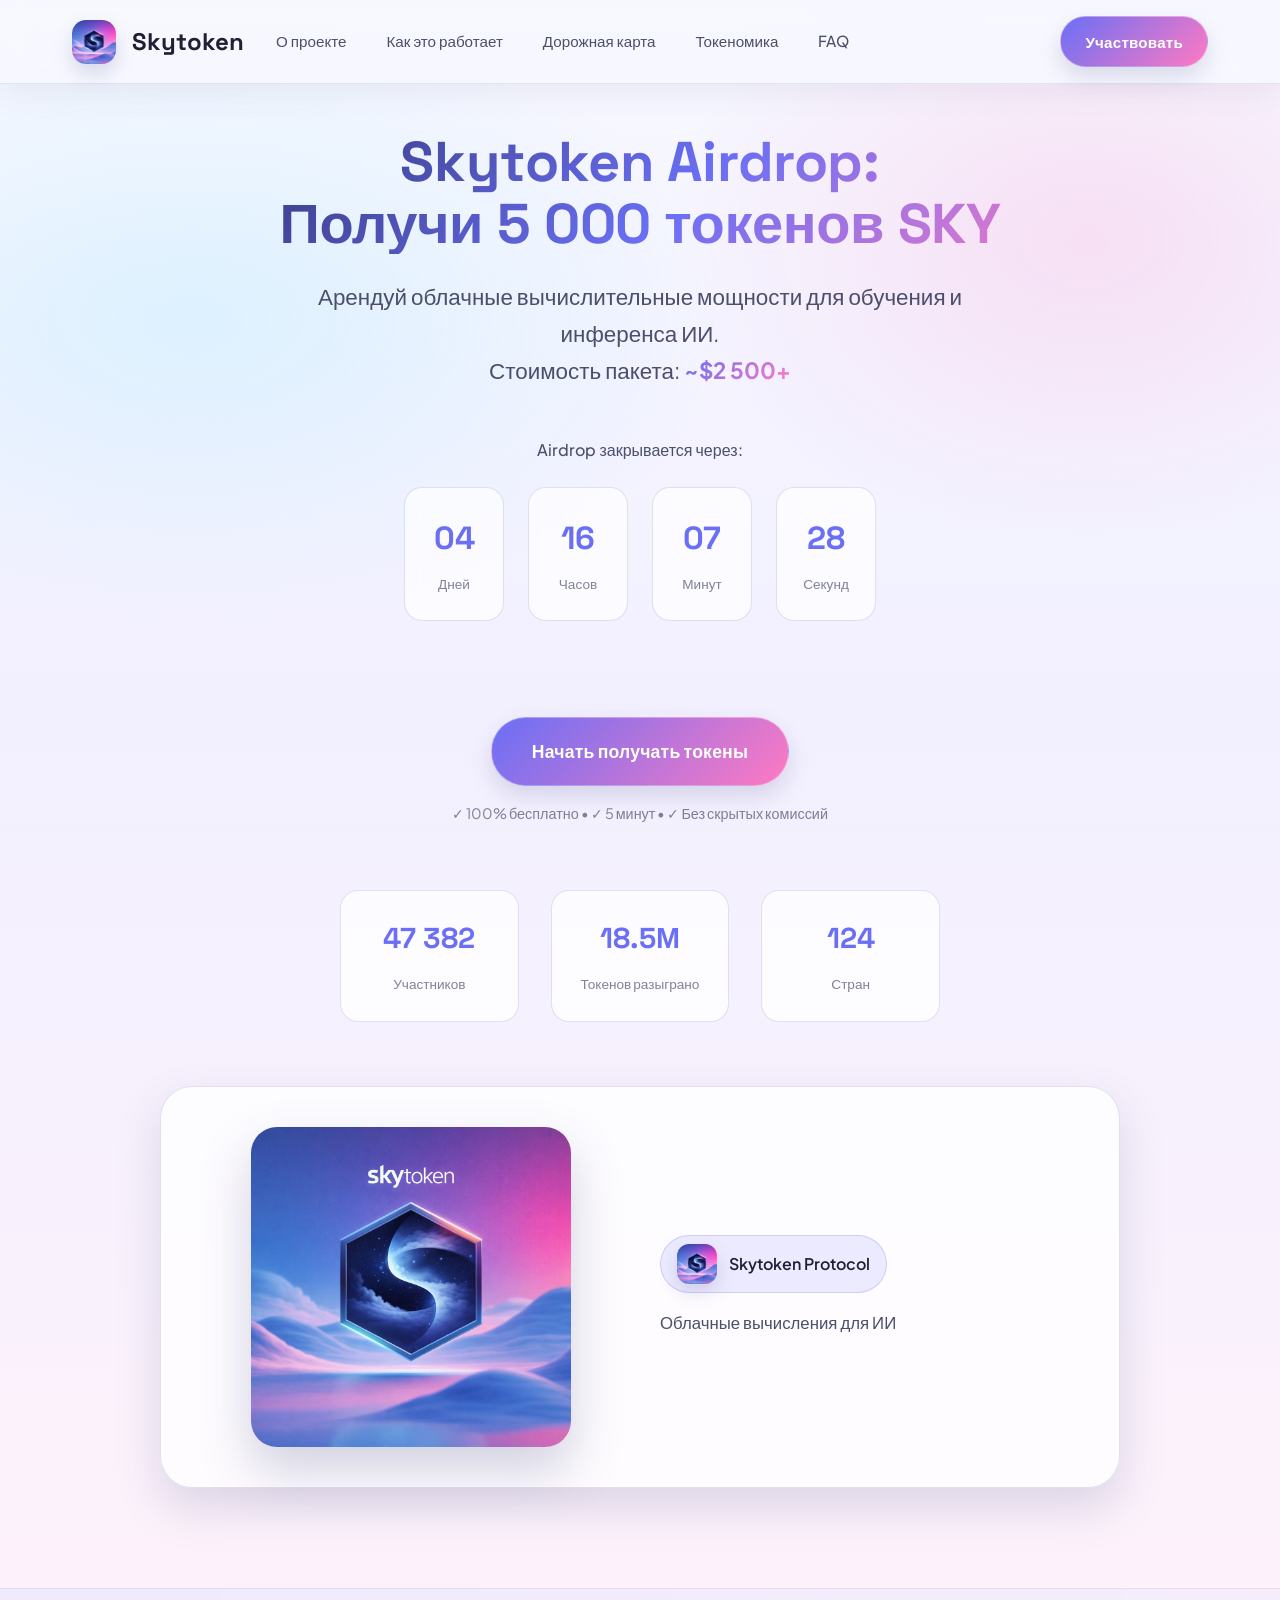
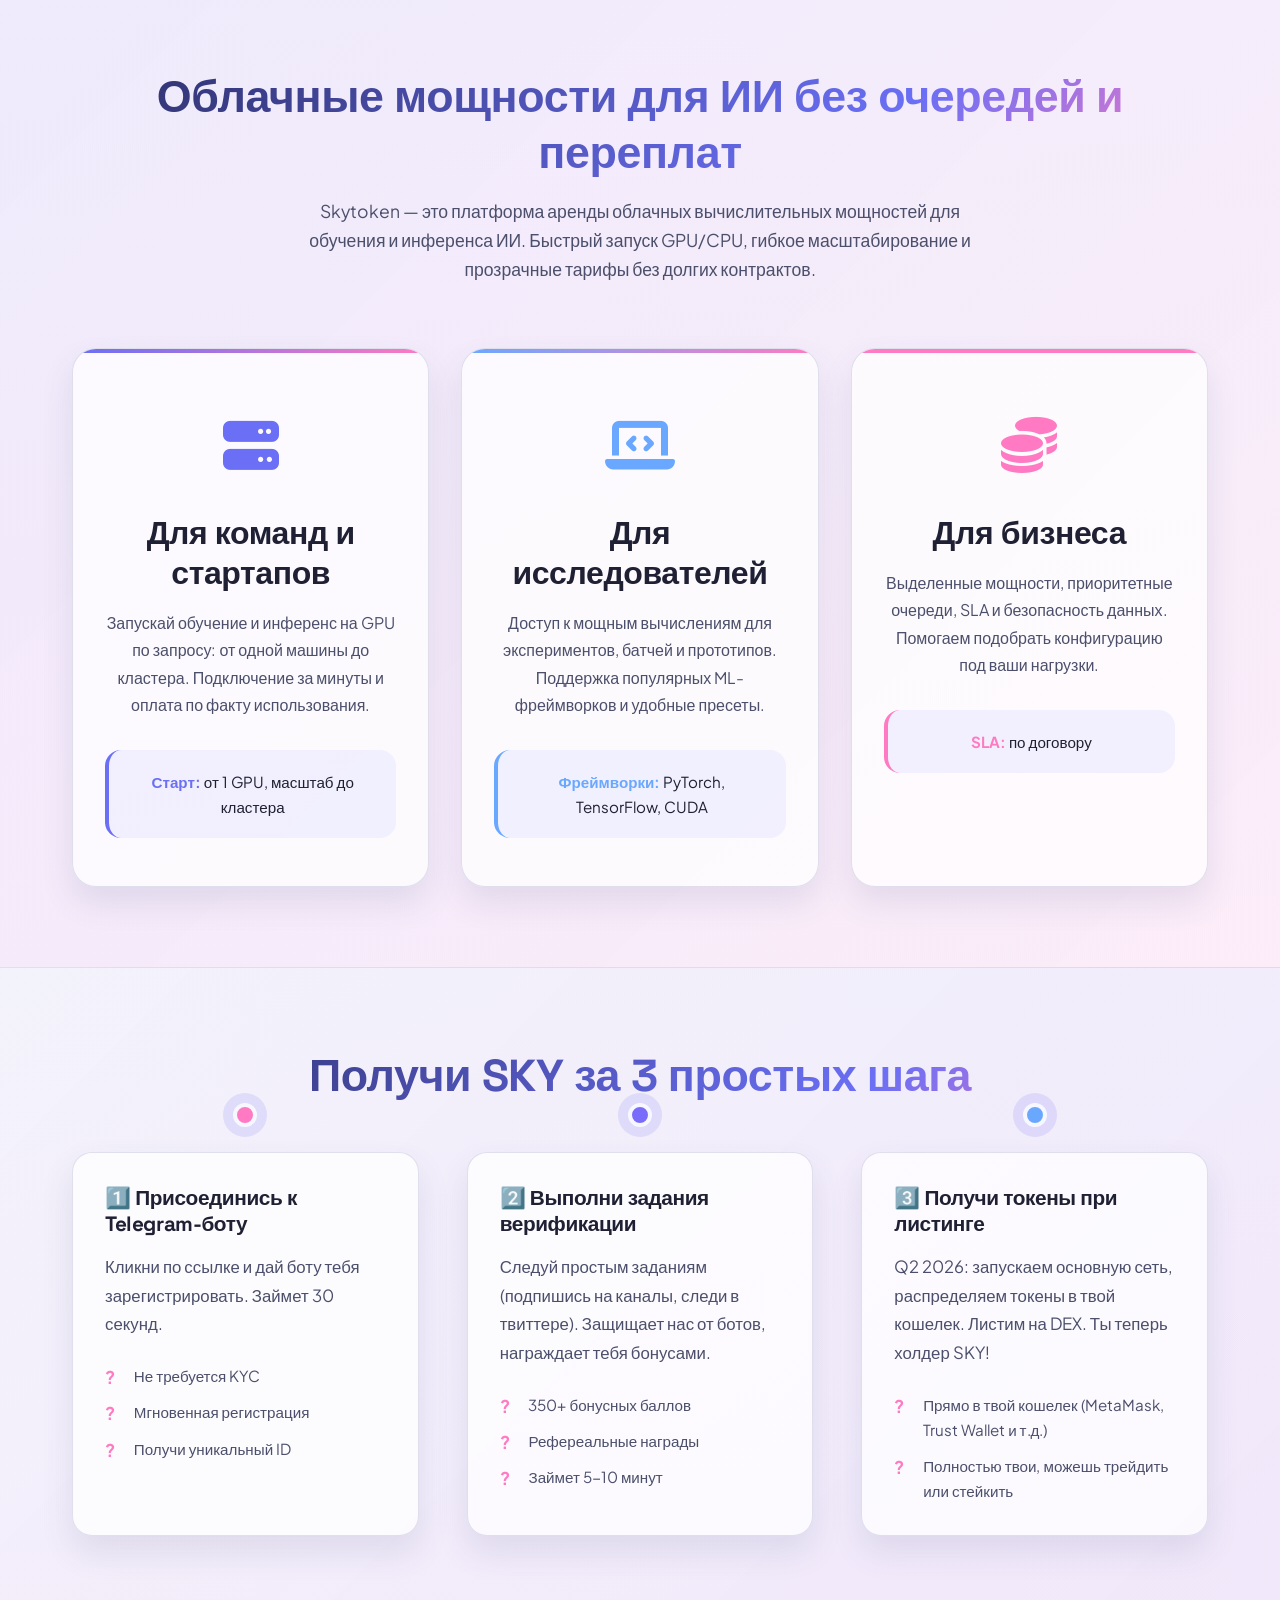
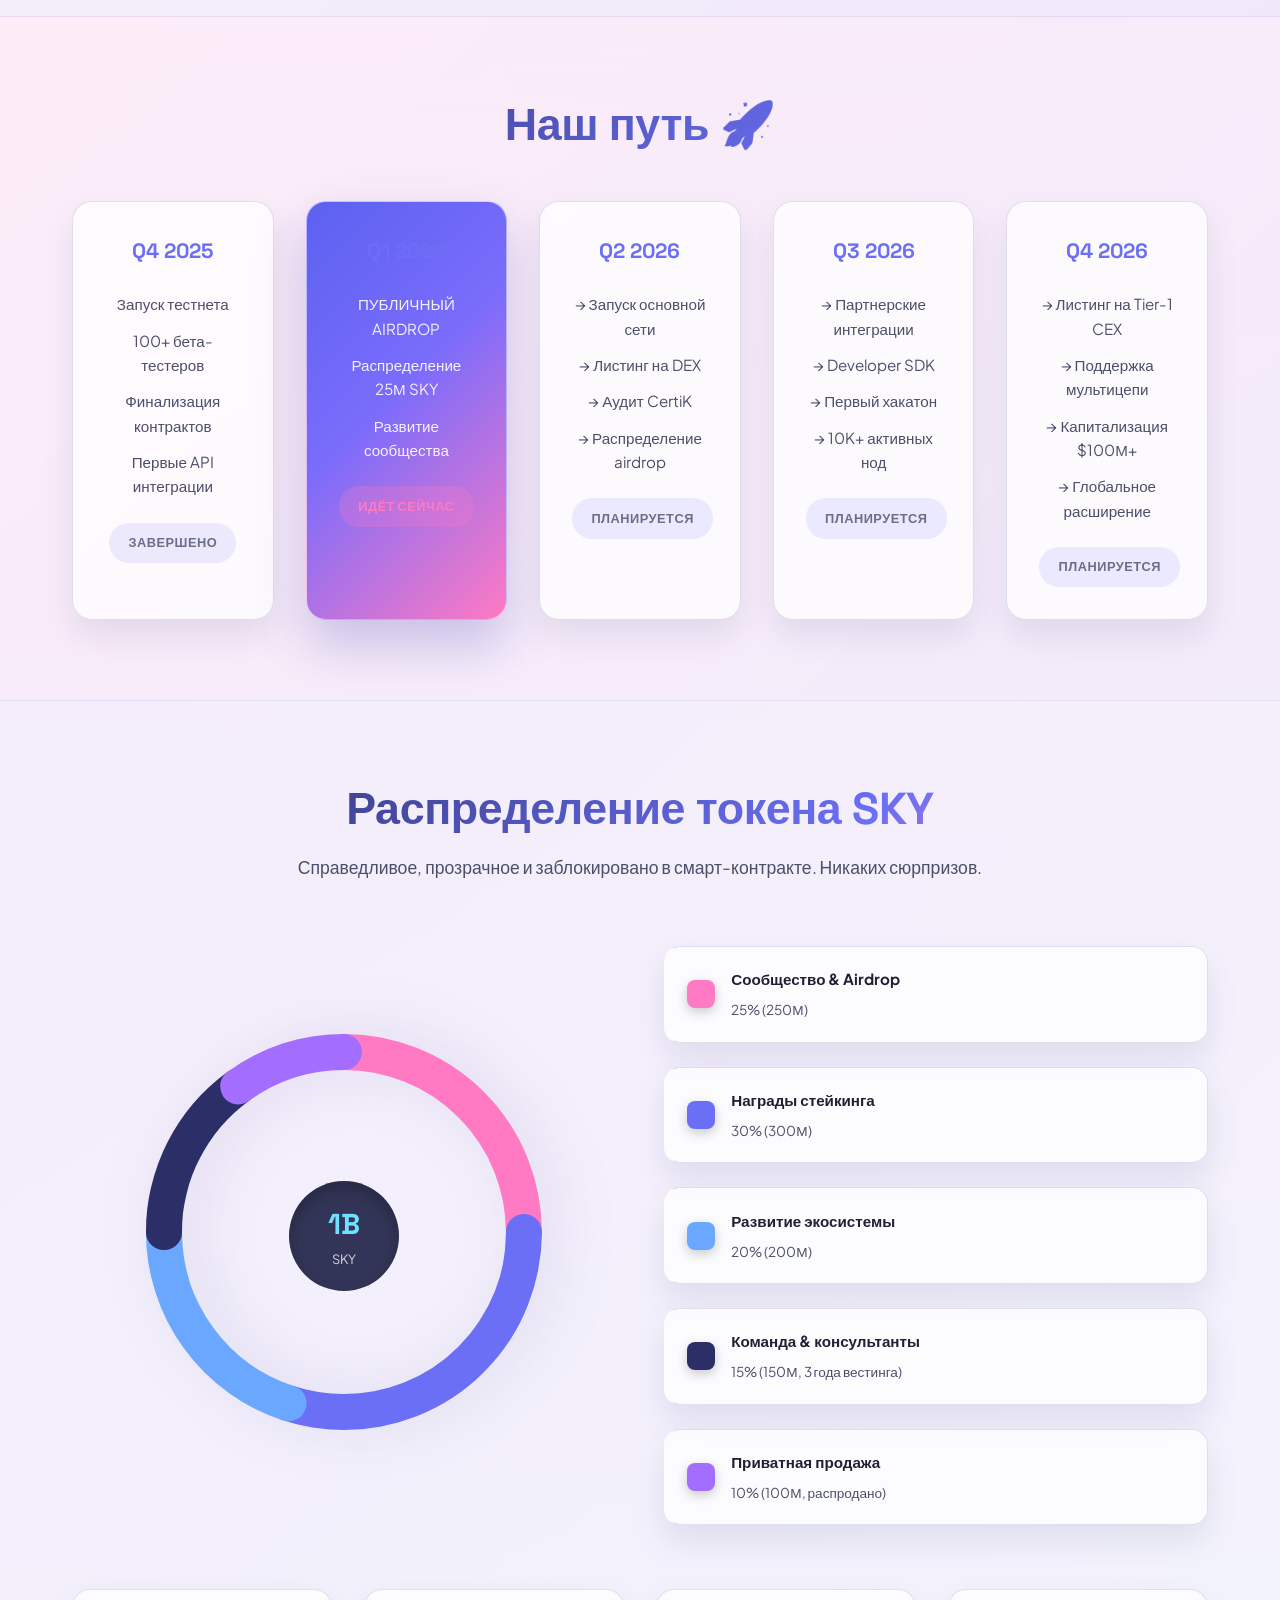
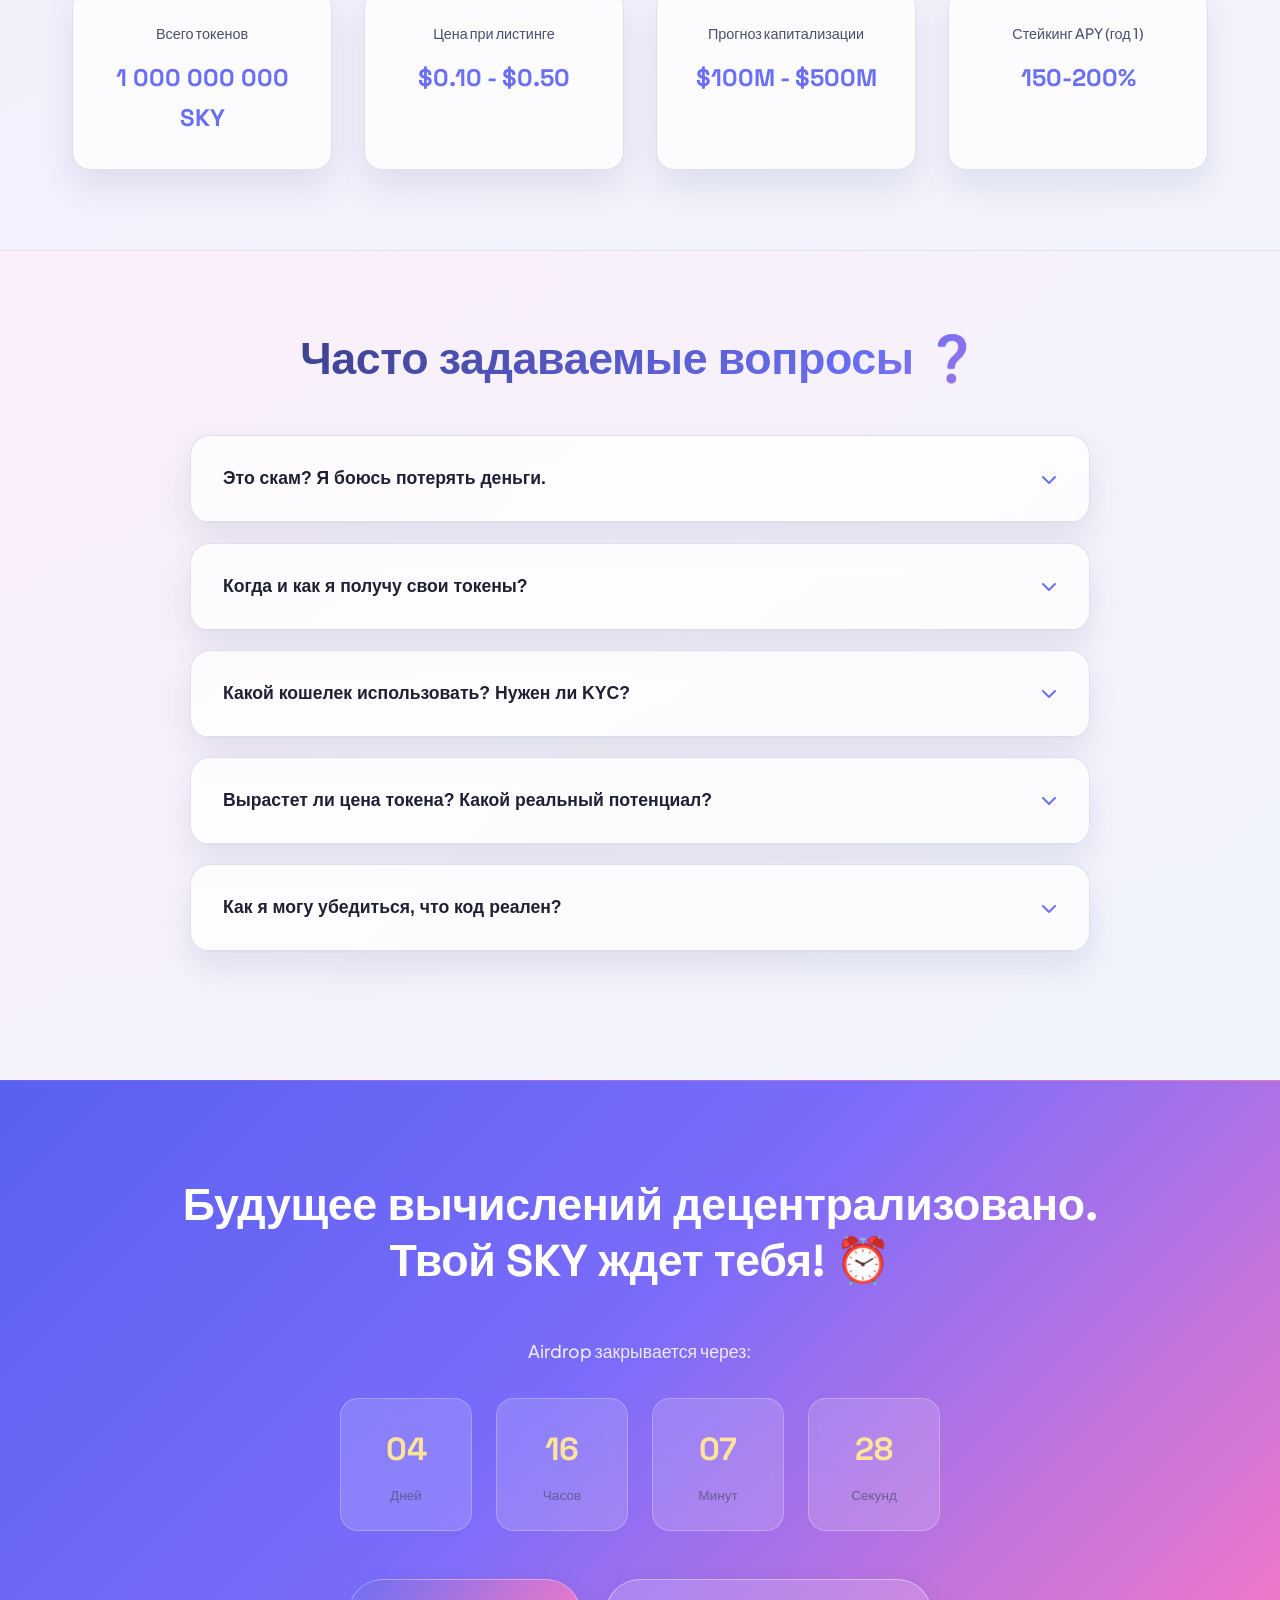
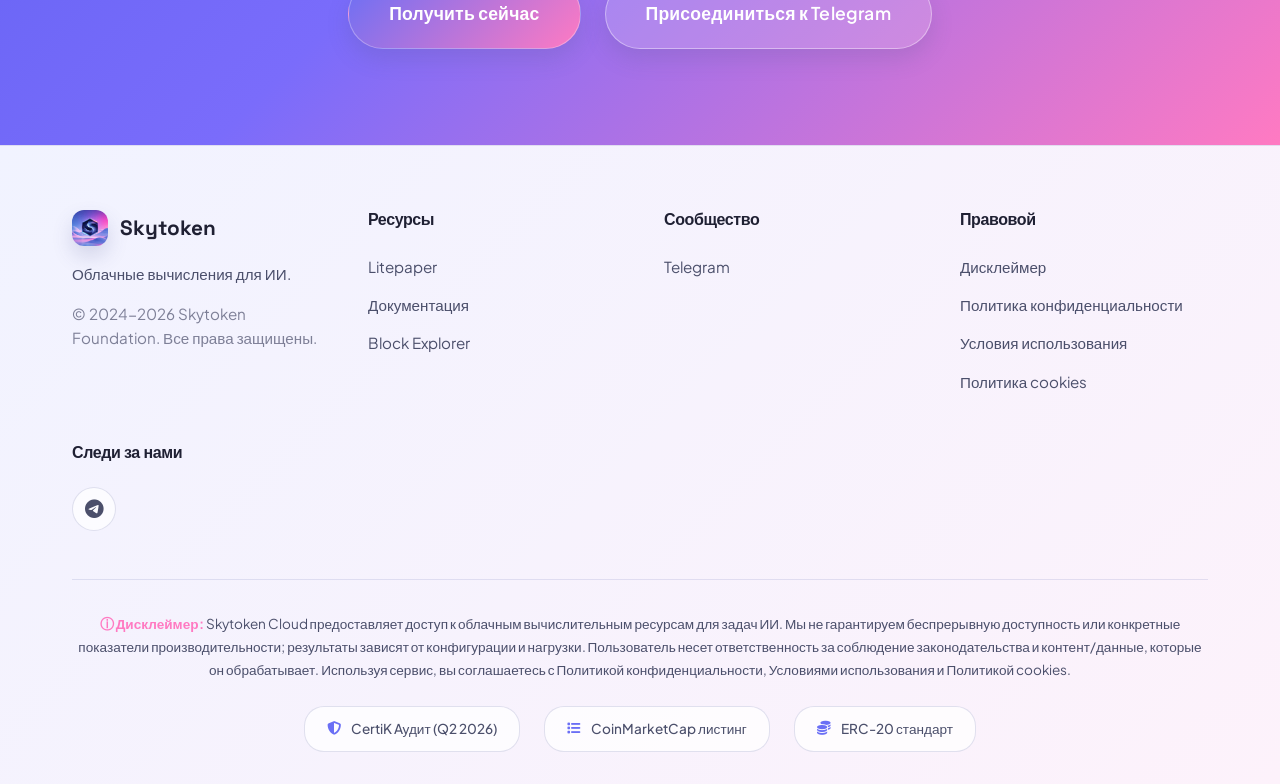
==== commit ce07406a: "microfix" ====
--- a/index.html
+++ b/index.html
@@ -188,7 +188,7 @@
 
     <section id="how-works" class="how-works">
         <div class="container">
-            <h2 class="section-title">Получи SKY за 4 простых шага</h2>
+            <h2 class="section-title">Получи SKY за 3 простых шага</h2>
 
             <div class="timeline">
                 <div class="timeline-item">
--- a/style.css
+++ b/style.css
@@ -1376,7 +1376,7 @@
 /* ============================================
    RESPONSIVE - TABLETS
    ============================================ */
-   ============================================ */
+   
 @media (max-width: 1024px) {
     .container {
         padding: 0 1.5rem;
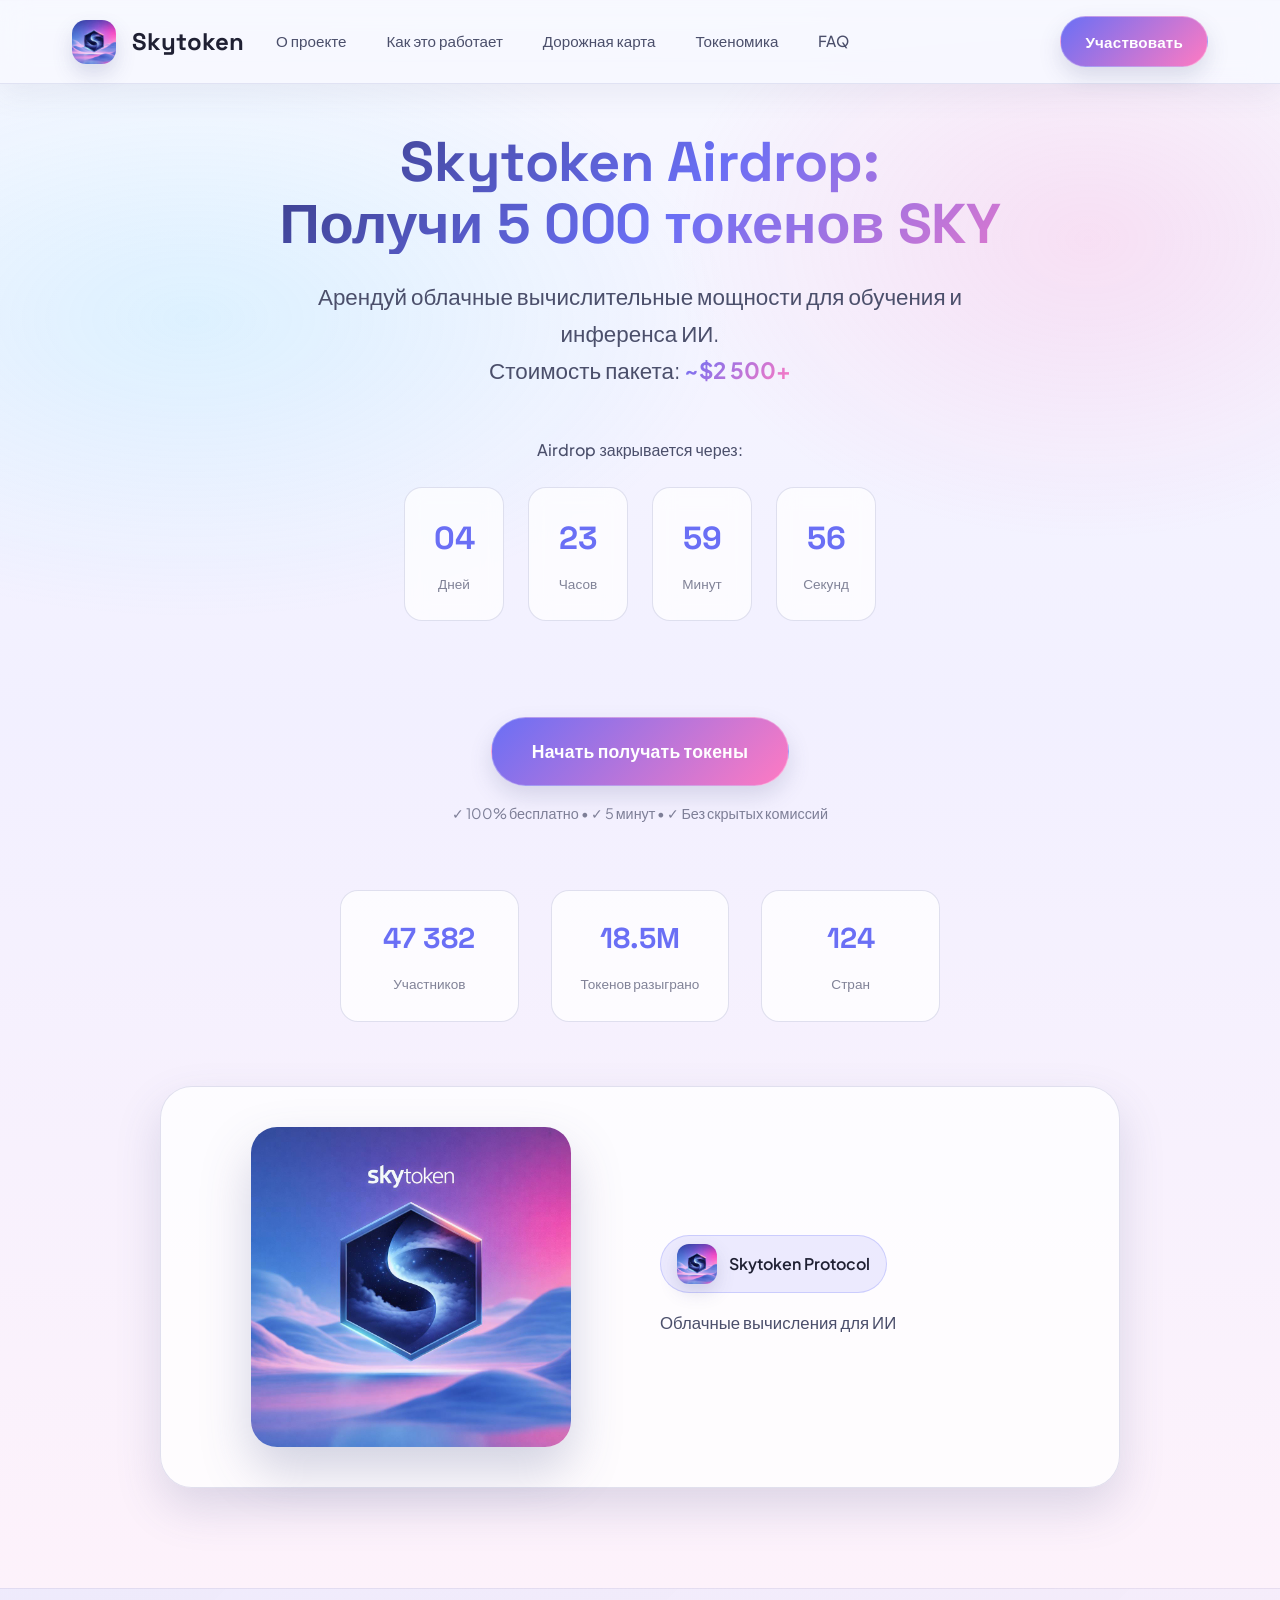
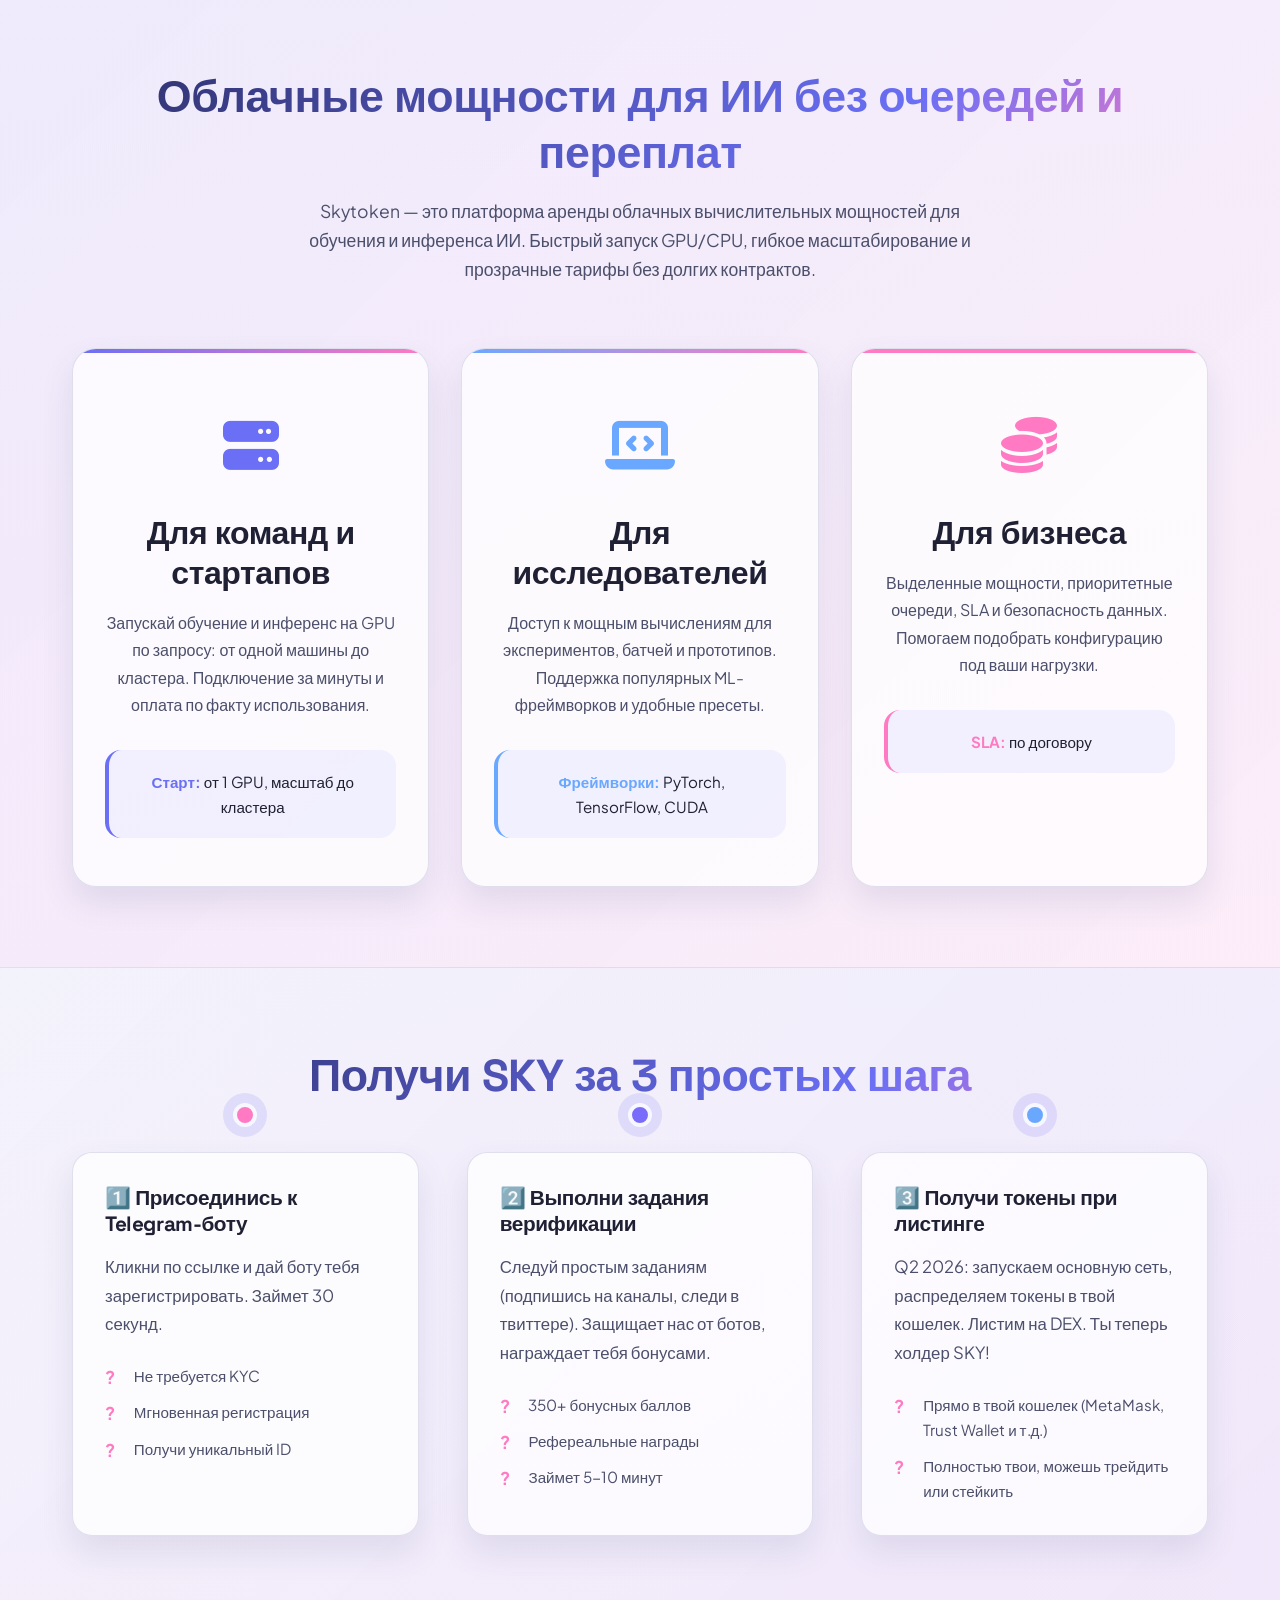
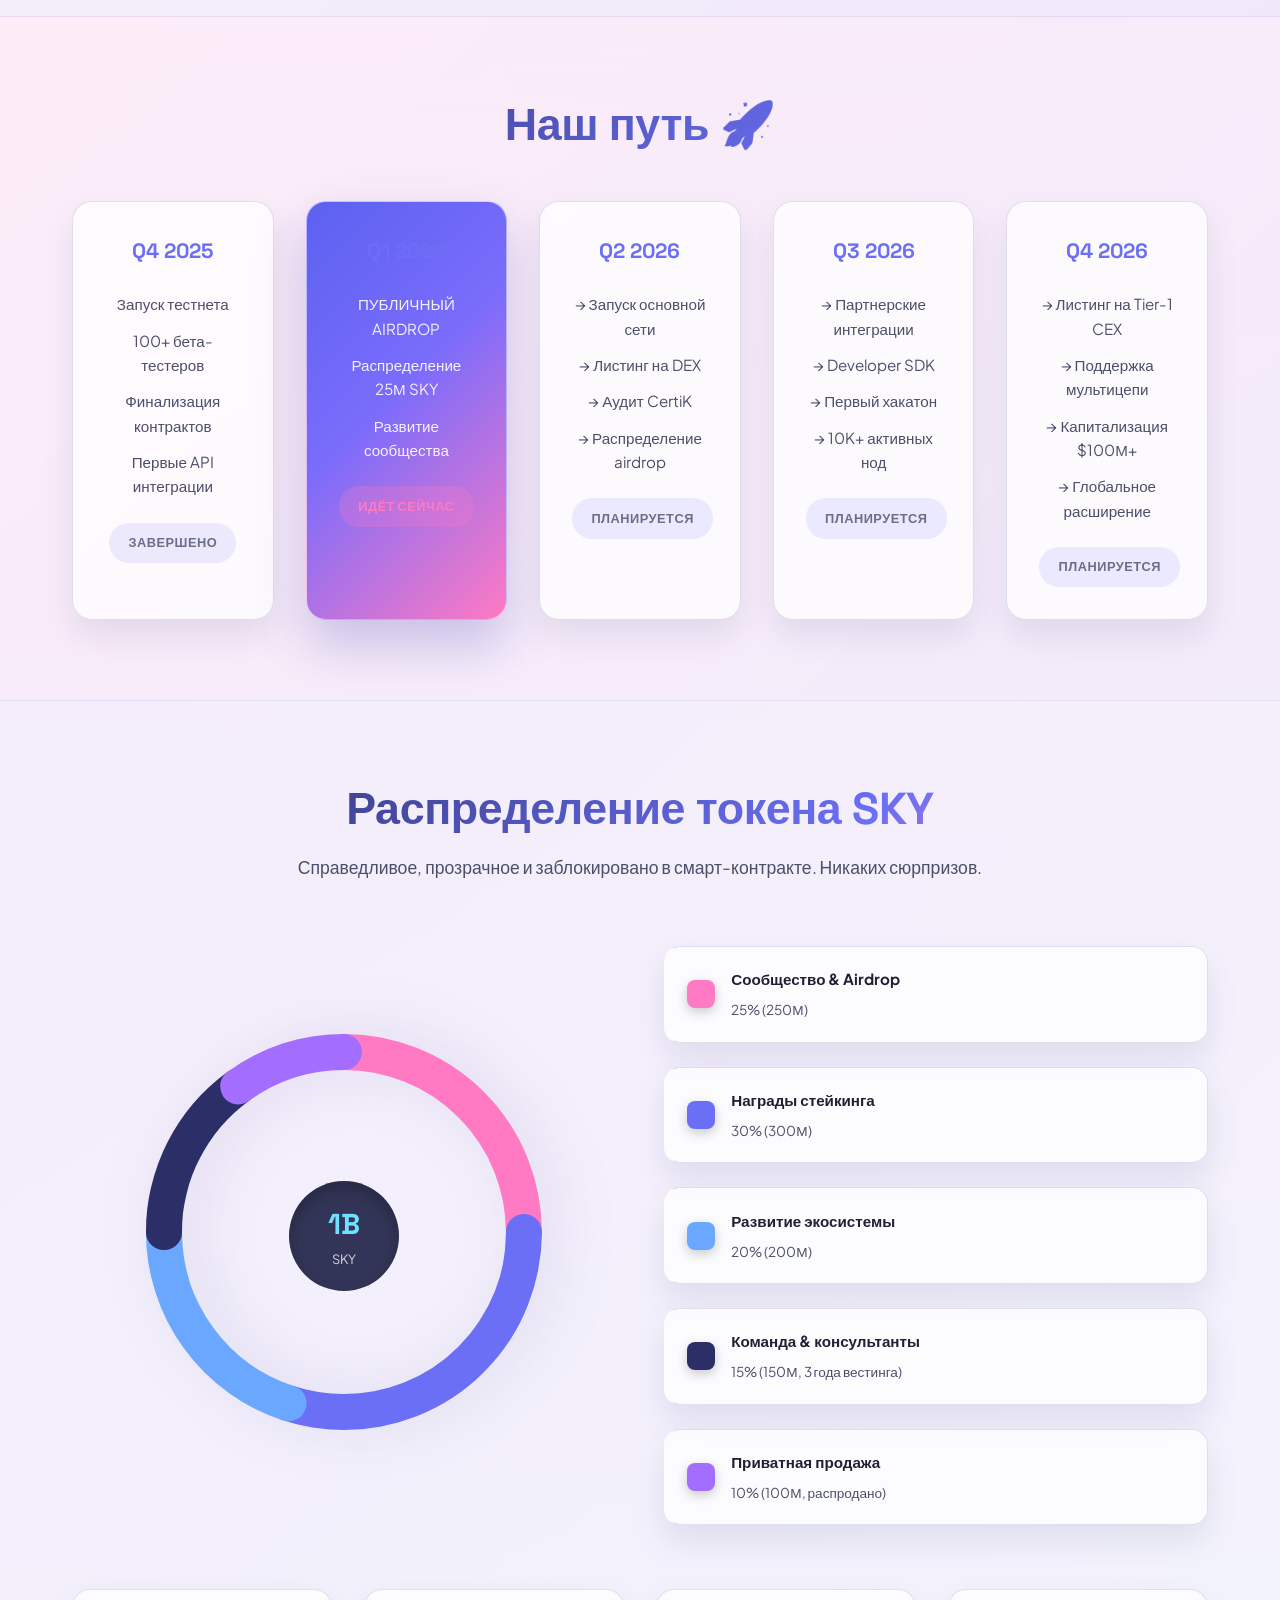
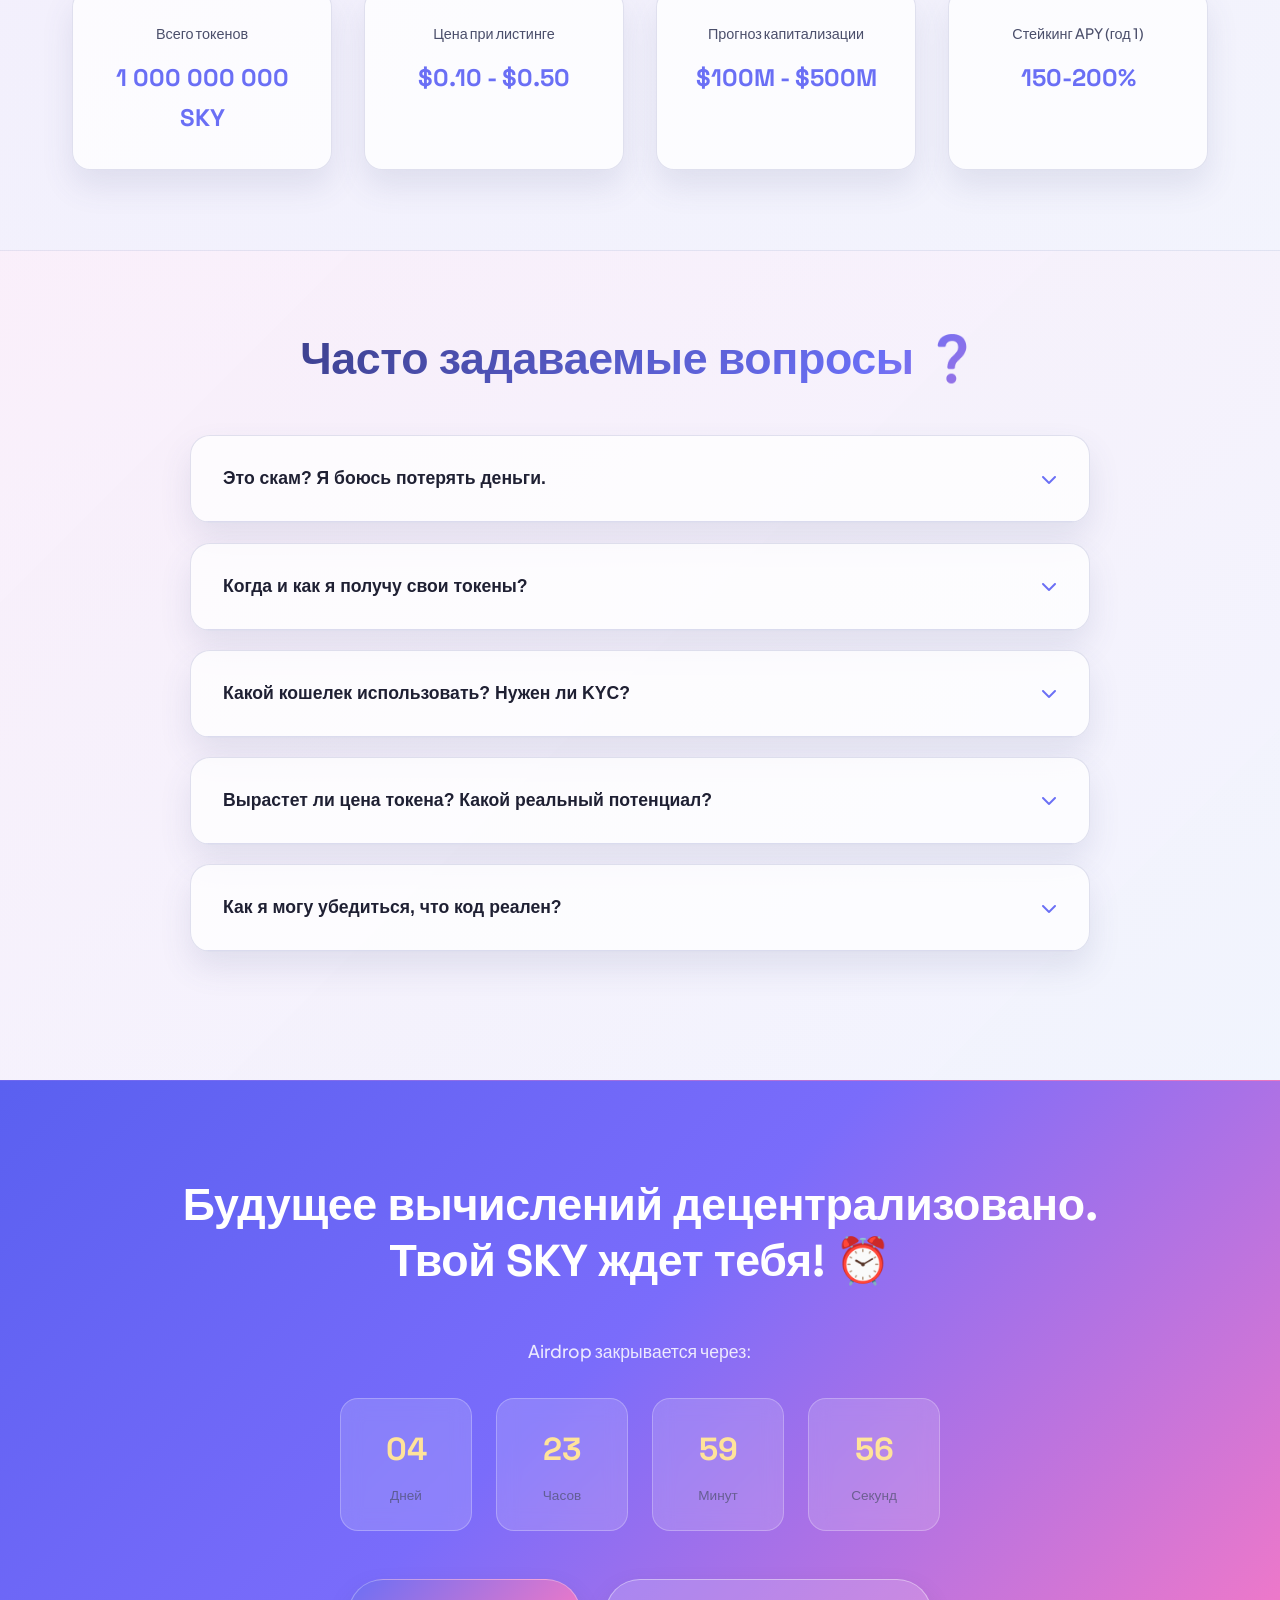
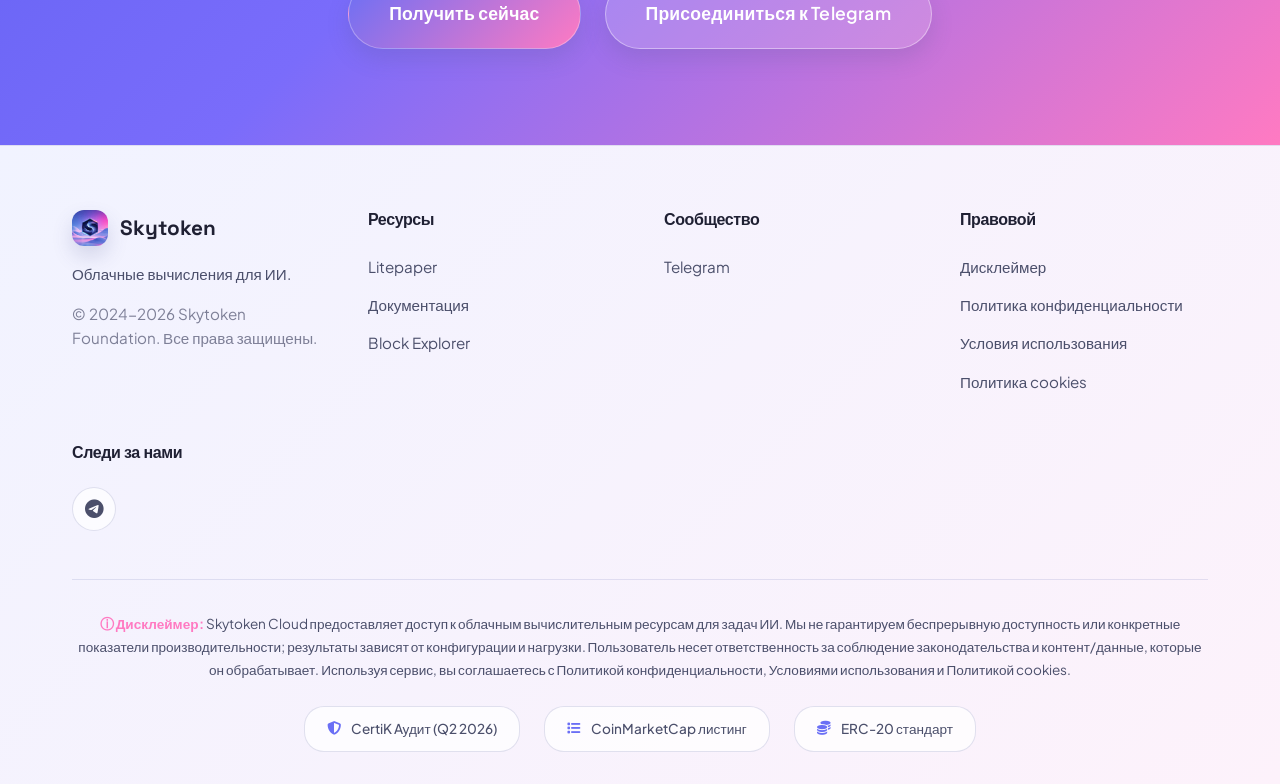
==== commit 91ae45ab: "Update countdown behavior and add project favicon" ====
--- a/index.html
+++ b/index.html
@@ -17,6 +17,7 @@
 
     <title>Skytoken Airdrop - Получи 5 000 токенов SKY бесплатно</title>
 
+    <link rel="icon" type="image/jpeg" href="photo_2026-02-10_01-00-57.jpg">
     <link href="https://fonts.googleapis.com/css2?family=Plus+Jakarta+Sans:wght@400;500;600;700&family=Space+Grotesk:wght@500;600;700&display=swap" rel="stylesheet">
     <link rel="stylesheet" href="https://cdnjs.cloudflare.com/ajax/libs/font-awesome/6.4.0/css/all.min.css">
     <link rel="stylesheet" href="style.css">
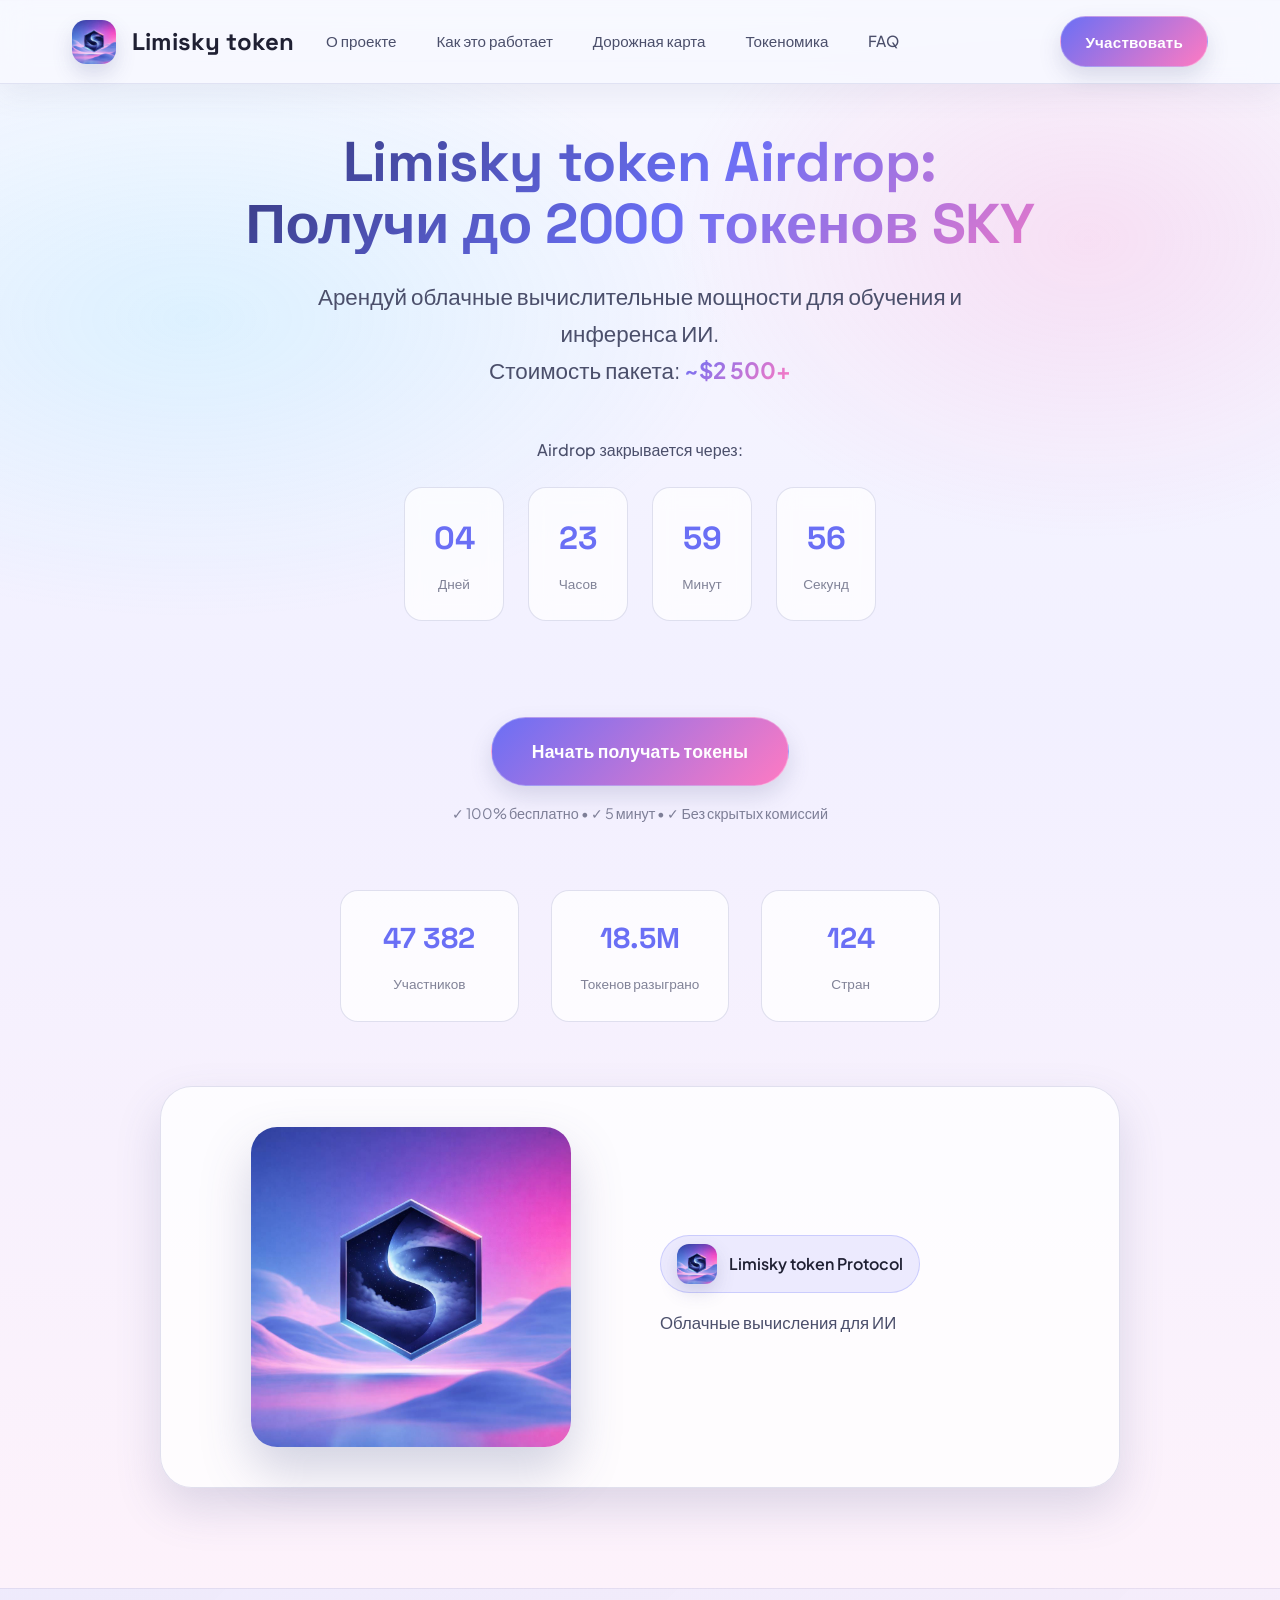
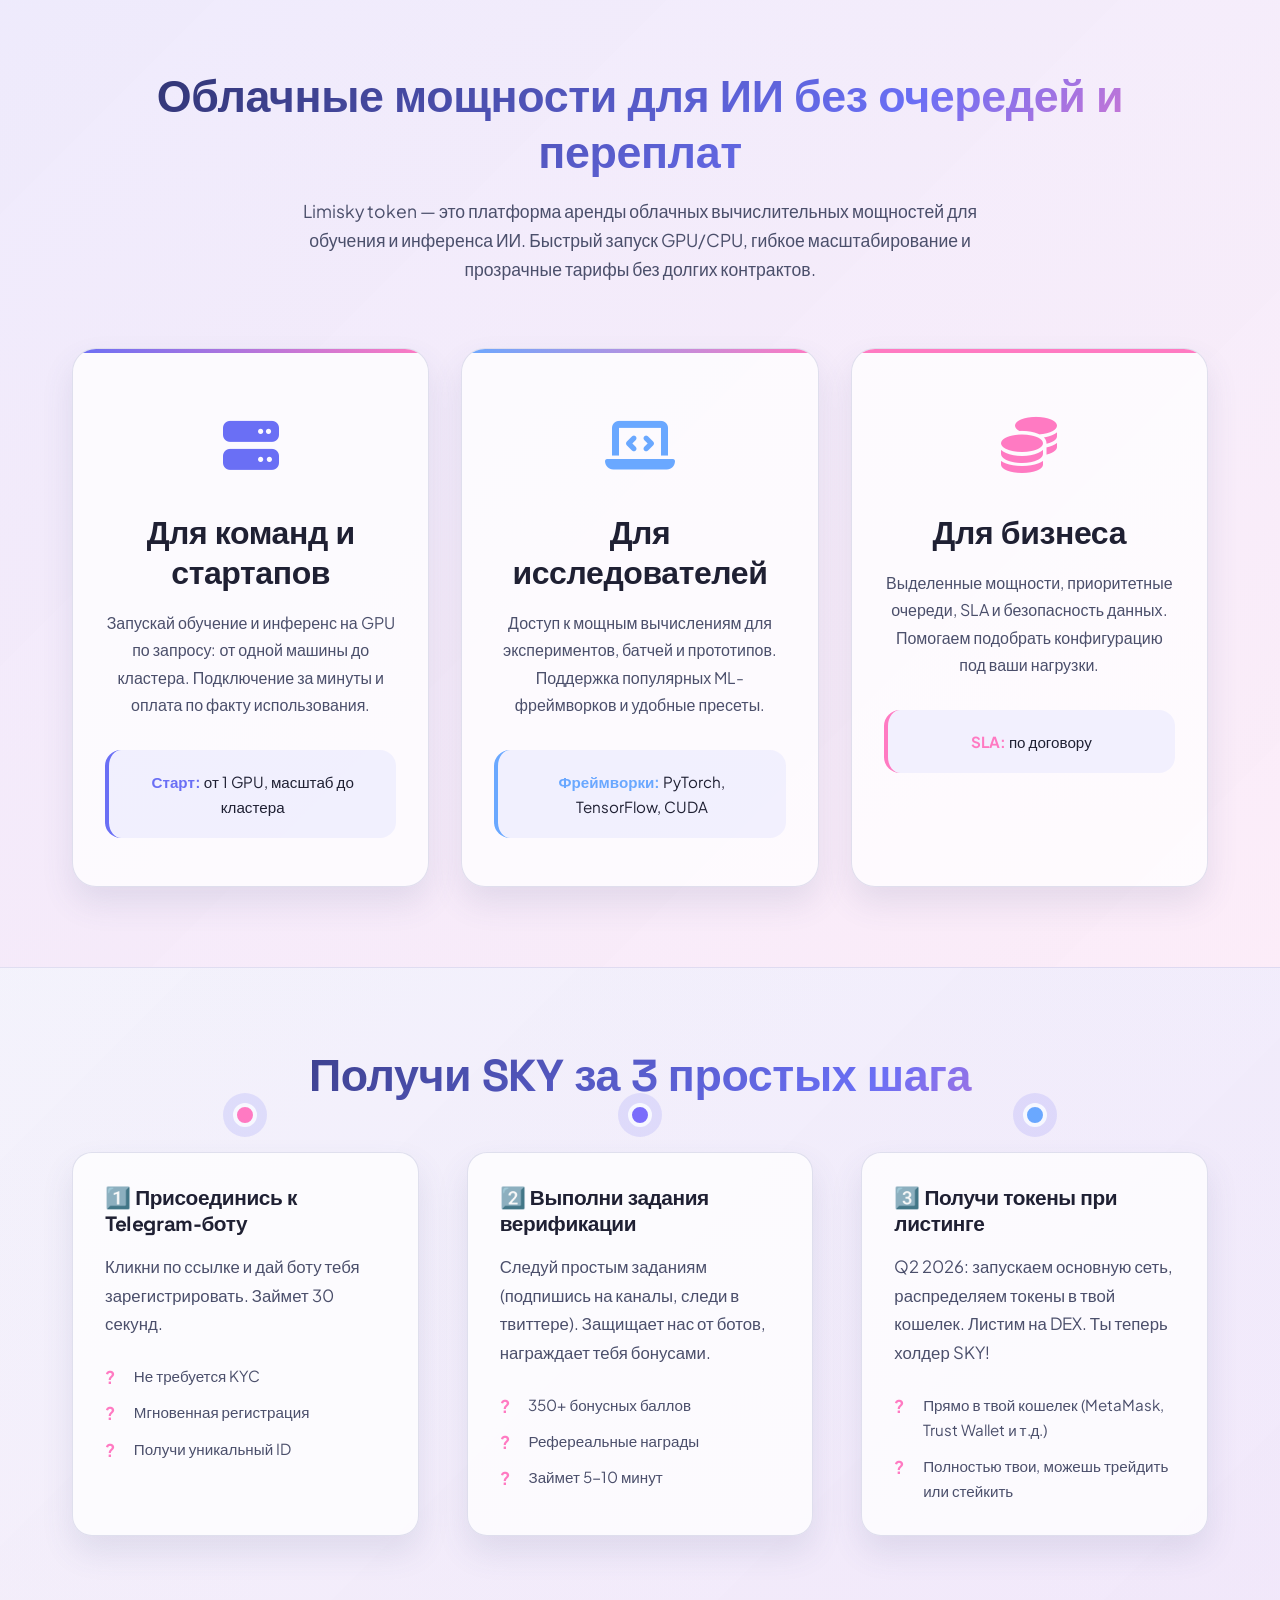
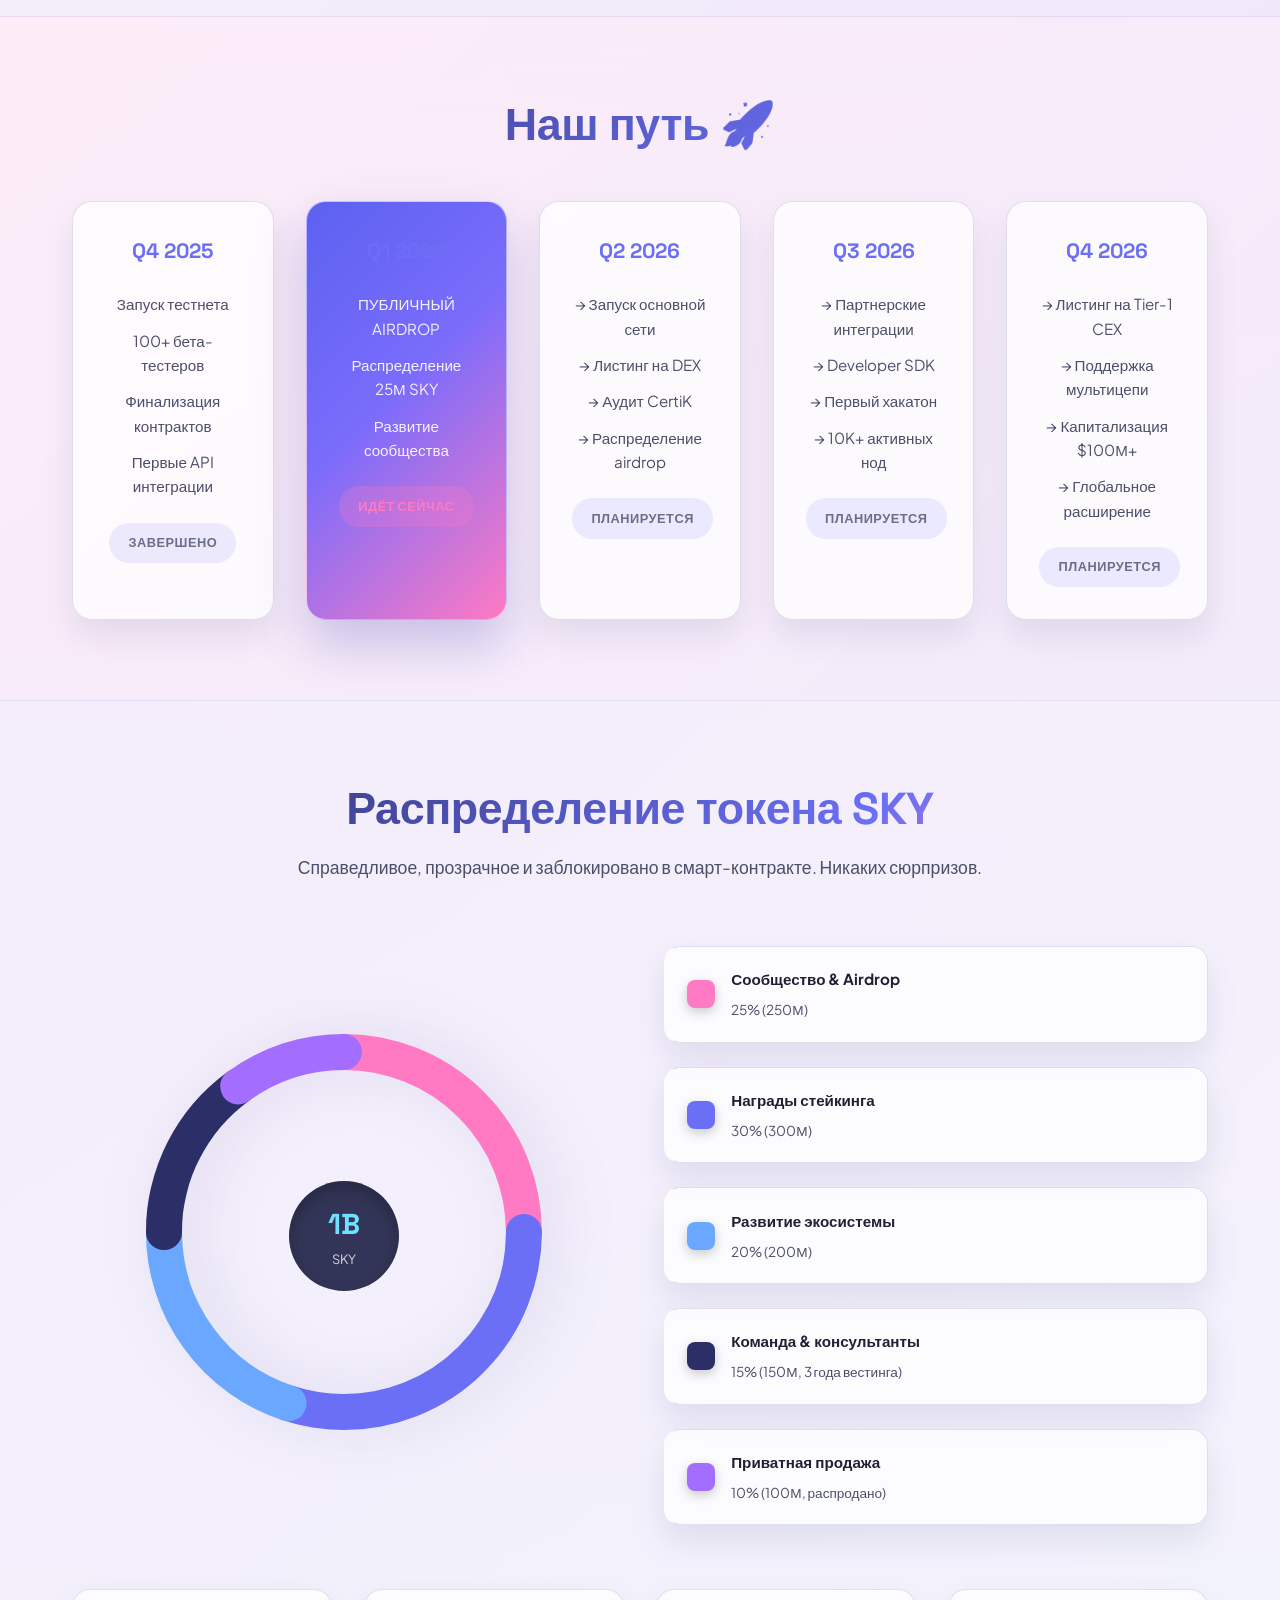
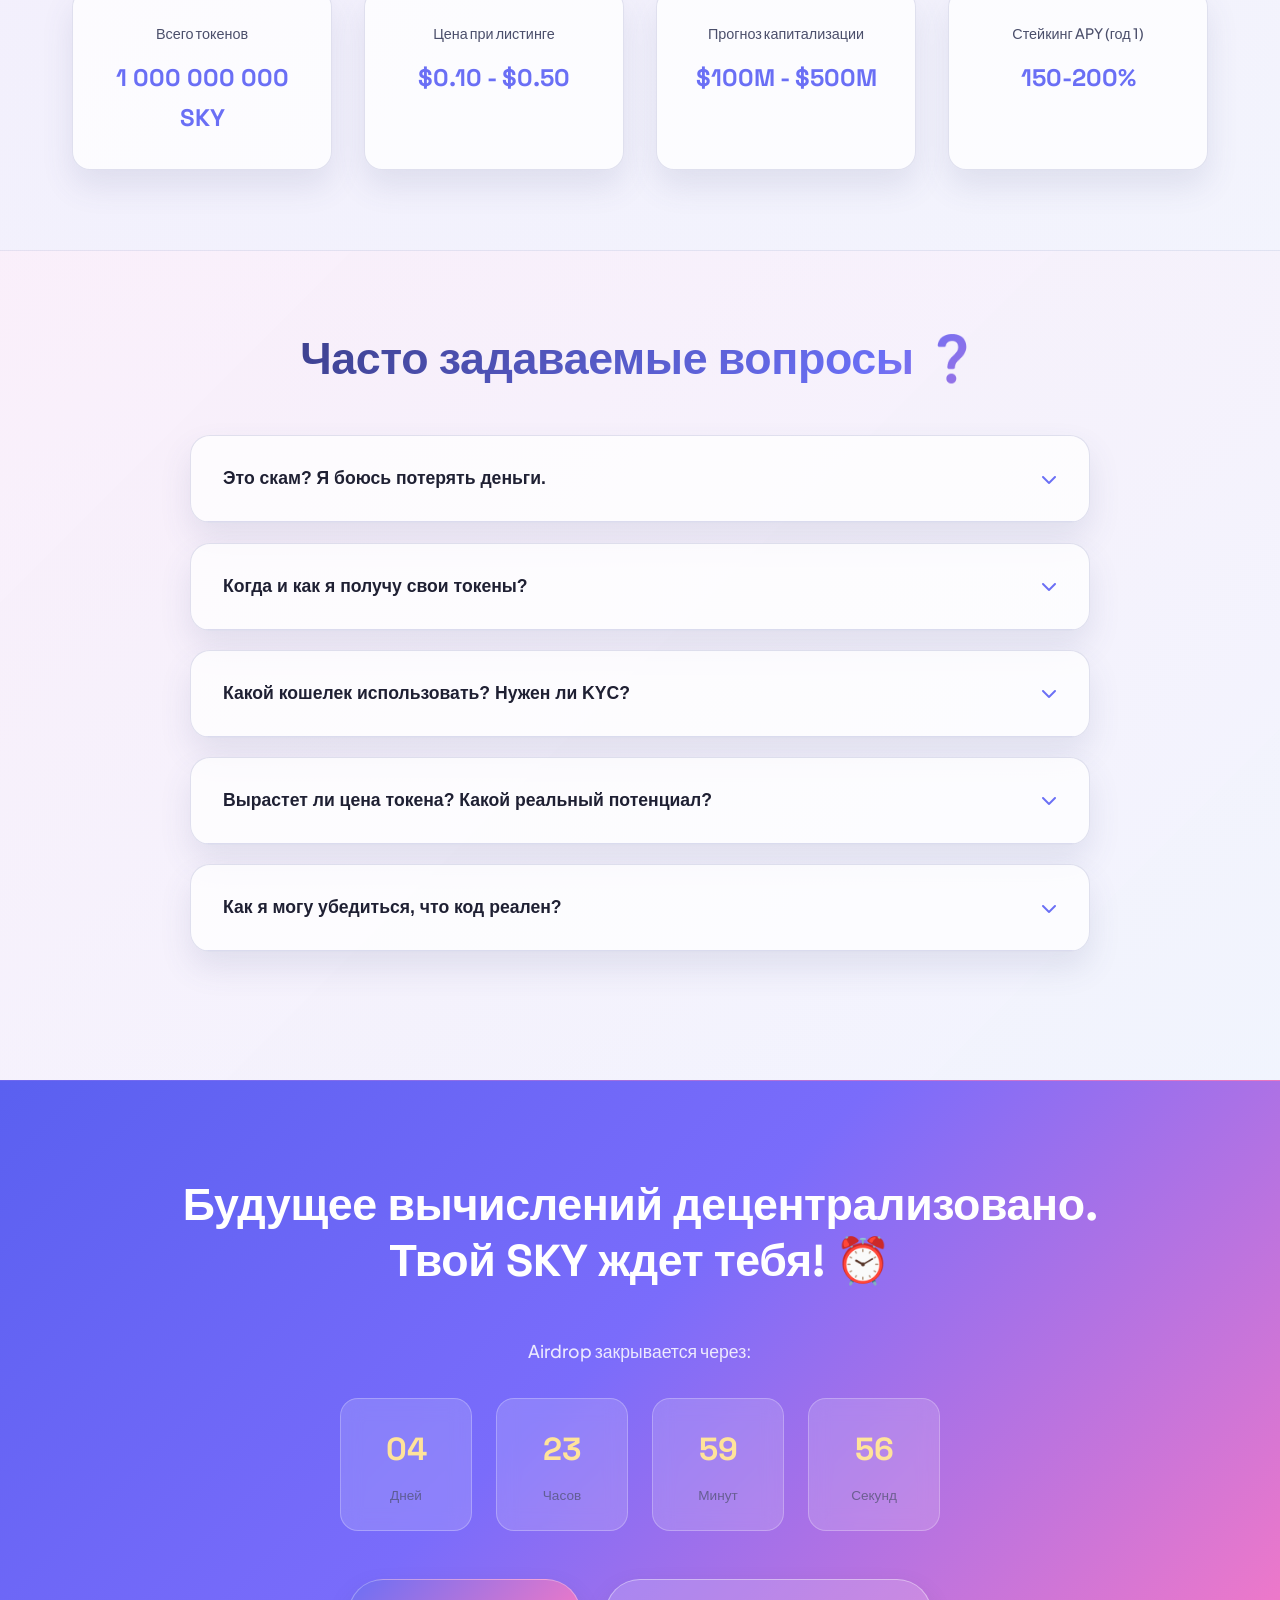
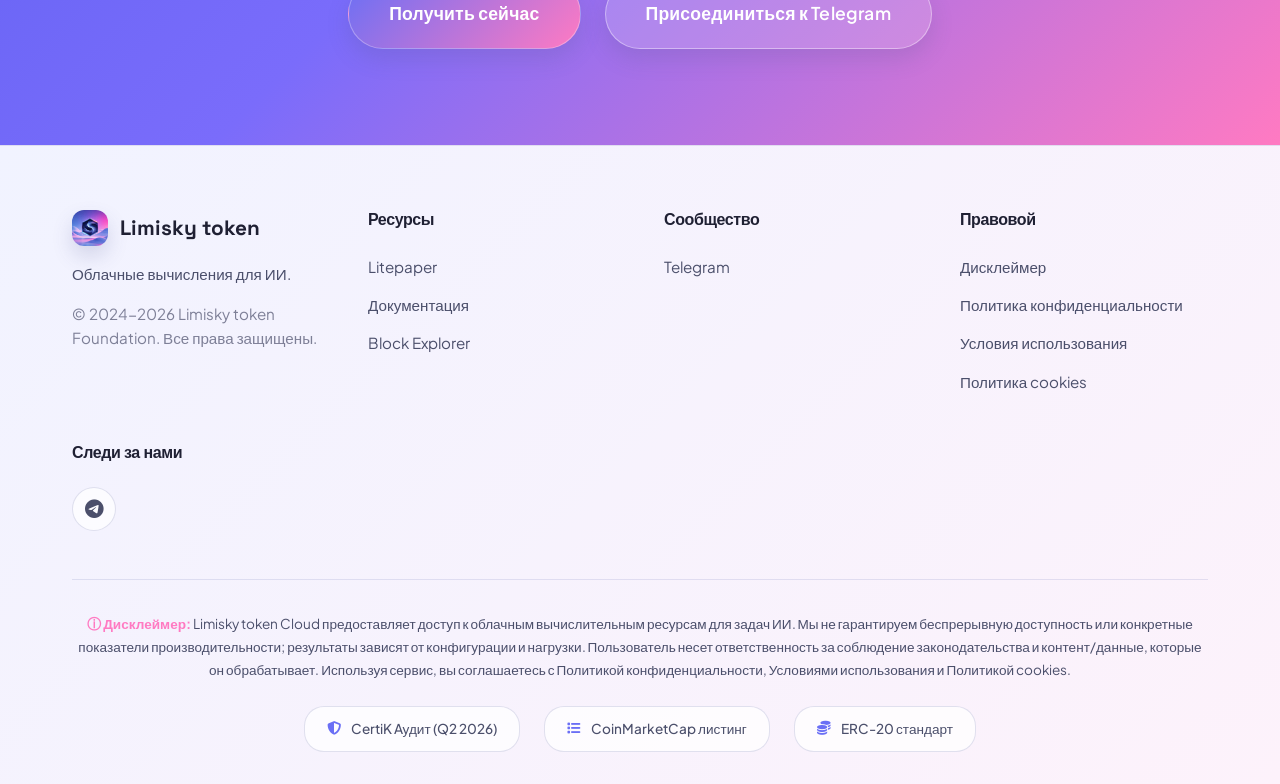
==== commit bfae630f: "rebranding" ====
--- a/index.html
+++ b/index.html
@@ -1,21 +1,21 @@
-<!DOCTYPE html>
+﻿<!DOCTYPE html>
 <html lang="ru">
 <head>
     <meta charset="UTF-8">
     <meta name="viewport" content="width=device-width, initial-scale=1.0">
-    <meta name="description" content="Skytoken Cloud: аренда облачных вычислительных мощностей для ИИ. GPU/CPU по запросу, быстрый запуск и прозрачные цены.">
-    <meta name="keywords" content="Skytoken, аренда GPU, облачные вычисления, ИИ, машинное обучение">
+    <meta name="description" content="Limisky token Cloud: аренда облачных вычислительных мощностей для ИИ. GPU/CPU по запросу, быстрый запуск и прозрачные цены.">
+    <meta name="keywords" content="Limisky token, аренда GPU, облачные вычисления, ИИ, машинное обучение">
     <meta name="theme-color" content="#5a63f0">
 
-    <meta property="og:title" content="Skytoken Airdrop - Получи 5 000 токенов SKY">
+    <meta property="og:title" content="Limisky token Airdrop - Получи до 2000 токенов SKY">
     <meta property="og:description" content="Арендуй облачные вычислительные мощности для обучения и инференса ИИ. Стоимость пакета: ~$2 500+">
     <meta property="og:type" content="website">
 
     <meta name="twitter:card" content="summary_large_image">
-    <meta name="twitter:title" content="Skytoken Airdrop">
+    <meta name="twitter:title" content="Limisky token Airdrop">
     <meta name="twitter:description" content="Присоединяйся к революции децентрализованного облака">
 
-    <title>Skytoken Airdrop - Получи 5 000 токенов SKY бесплатно</title>
+    <title>Limisky token Airdrop - Получи 5 000 токенов SKY бесплатно</title>
 
     <link rel="icon" type="image/jpeg" href="photo_2026-02-10_01-00-57.jpg">
     <link href="https://fonts.googleapis.com/css2?family=Plus+Jakarta+Sans:wght@400;500;600;700&family=Space+Grotesk:wght@500;600;700&display=swap" rel="stylesheet">
@@ -28,8 +28,8 @@
             <div class="container">
                 <div class="nav-wrapper">
                     <div class="logo">
-                        <img src="photo_2026-02-10_01-00-57.jpg" alt="Skytoken logo" width="44" height="44" loading="eager">
-                        <span>Skytoken</span>
+                        <img src="photo_2026-02-10_01-00-57.jpg" alt="Limisky token logo" width="44" height="44" loading="eager">
+                        <span>Limisky token</span>
                     </div>
 
                     <ul class="nav-links">
@@ -40,7 +40,7 @@
                         <li><a href="#faq">FAQ</a></li>
                     </ul>
 
-                    <a href="https://t.me/SkyT0ken_bot" class="btn btn-primary btn-nav" target="_blank">Участвовать</a>
+                    <a href="https://t.me/limiskytoken_bot" class="btn btn-primary btn-nav" target="_blank">Участвовать</a>
 
                     <button class="mobile-menu-toggle">
                         <span></span>
@@ -57,7 +57,7 @@
             <div class="container">
                 <div class="hero-inner">
                     <h1 class="hero-title">
-                        Skytoken Airdrop:<br>Получи 5 000 токенов SKY
+                        Limisky token Airdrop:<br>Получи до 2000 токенов SKY
                     </h1>
 
                     <p class="hero-subtitle">
@@ -88,7 +88,7 @@
                     </div>
 
                     <div class="hero-cta">
-                        <a href="https://t.me/SkyT0ken_bot" class="btn btn-primary btn-large" target="_blank">
+                        <a href="https://t.me/limiskytoken_bot" class="btn btn-primary btn-large" target="_blank">
                             <i class="fas fa-telegram"></i> Начать получать токены
                         </a>
                         <p class="cta-subtitle">✓ 100% бесплатно • ✓ 5 минут • ✓ Без скрытых комиссий</p>
@@ -111,12 +111,12 @@
 
                     <div class="logo-showcase">
                         <div class="logo-visual">
-                            <img src="photo_2026-02-10_01-00-56.jpg" alt="Skytoken brand mark" loading="lazy">
+                            <img src="photo_2026-02-10_01-00-57.jpg" alt="Limisky token brand mark" loading="lazy">
                         </div>
                         <div class="logo-copy">
                             <div class="logo-chip">
-                                <img src="photo_2026-02-10_01-00-57.jpg" alt="Skytoken icon" loading="lazy">
-                                <span>Skytoken Protocol</span>
+                                <img src="photo_2026-02-10_01-00-57.jpg" alt="Limisky token icon" loading="lazy">
+                                <span>Limisky token Protocol</span>
                             </div>
                             <p>Облачные вычисления для ИИ</p>
                         </div>
@@ -137,7 +137,7 @@
         <div class="container">
             <h2 class="section-title">Облачные мощности для ИИ без очередей и переплат</h2>
             <p class="section-subtitle">
-                Skytoken — это платформа аренды облачных вычислительных мощностей для обучения и инференса ИИ.
+                Limisky token — это платформа аренды облачных вычислительных мощностей для обучения и инференса ИИ.
                 Быстрый запуск GPU/CPU, гибкое масштабирование и прозрачные тарифы без долгих контрактов.
             </p>
 
@@ -410,7 +410,7 @@
                     </button>
                     <div class="faq-answer">
                         <p>
-                            Нет. Skytoken — это легитимный проект с работающим тестнетом, открытой командой и поддержкой репутированных VCs (Pantera Capital, Coinbase Ventures, Polychain). Код открыт на GitHub, и мы заказали аудит CertiK на Q2 2026. Все смарт-контракты прозрачны и проверяемы в блокчейне. То есть, крипто всегда несет риск — инвестируй только то, что можешь потерять.
+                            Нет. Limisky token — это легитимный проект с работающим тестнетом, открытой командой и поддержкой репутированных VCs (Pantera Capital, Coinbase Ventures, Polychain). Код открыт на GitHub, и мы заказали аудит CertiK на Q2 2026. Все смарт-контракты прозрачны и проверяемы в блокчейне. То есть, крипто всегда несет риск — инвестируй только то, что можешь потерять.
                         </p>
                     </div>
                 </div>
@@ -448,7 +448,7 @@
                     </button>
                     <div class="faq-answer">
                         <p>
-                            Мы не можем гарантировать рост цены — она зависит от рыночного спроса. Но у Skytoken есть реальная полезность: это нативная валюта децентрализованной облачной платформы. По мере роста сети и использования люди платят в SKY → спрос растет. История: холдеры Uniswap airdrop заработали 10x+, Optimism 2-3x. Ничего не гарантировано, но фундаментали крепкие.
+                            Мы не можем гарантировать рост цены — она зависит от рыночного спроса. Но у Limisky token есть реальная полезность: это нативная валюта децентрализованной облачной платформы. По мере роста сети и использования люди платят в SKY → спрос растет. История: холдеры Uniswap airdrop заработали 10x+, Optimism 2-3x. Ничего не гарантировано, но фундаментали крепкие.
                         </p>
                     </div>
                 </div>
@@ -460,7 +460,7 @@
                     </button>
                     <div class="faq-answer">
                         <p>
-                            Весь код открыт на GitHub: https://github.com/skytoken-protocol. Работающий тестнет живет на testnet.skytoken.io с 10K+ реальными пользователями. Каждая транзакция видна в блокчейне. Аудит CertiK запланирован на Q2 2026 с публичным отчетом. Ты можешь проверить всё в цепи — никаких секретов.
+                            Весь код открыт на GitHub: https://github.com/limiskytoken-protocol. Работающий тестнет живет на testnet.limiskytoken.io с 10K+ реальными пользователями. Каждая транзакция видна в блокчейне. Аудит CertiK запланирован на Q2 2026 с публичным отчетом. Ты можешь проверить всё в цепи — никаких секретов.
                         </p>
                     </div>
                 </div>
@@ -495,10 +495,10 @@
             </div>
 
             <div class="final-buttons">
-                <a href="https://t.me/SkyT0ken_bot" class="btn btn-primary btn-large" target="_blank">
+                <a href="https://t.me/limiskytoken_bot" class="btn btn-primary btn-large" target="_blank">
                     <i class="fas fa-telegram"></i> Получить сейчас
                 </a>
-                <a href="https://t.me/SkyToken_Crypto_Official" class="btn btn-secondary btn-large">
+                <a href="https://t.me/limiskytoken_Crypto_Official" class="btn btn-secondary btn-large">
                     <i class="fas fa-comments"></i> Присоединиться к Telegram
                 </a>
             </div>
@@ -510,11 +510,11 @@
             <div class="footer-content">
                 <div class="footer-column">
                     <div class="footer-logo">
-                        <img src="photo_2026-02-10_01-00-57.jpg" alt="Skytoken logo" width="36" height="36" loading="lazy">
-                        <span>Skytoken</span>
+                        <img src="photo_2026-02-10_01-00-57.jpg" alt="Limisky token logo" width="36" height="36" loading="lazy">
+                        <span>Limisky token</span>
                     </div>
                     <p>Облачные вычисления для ИИ.</p>
-                    <p class="copyright">&copy; 2024-2026 Skytoken Foundation. Все права защищены.</p>
+                    <p class="copyright">&copy; 2024-2026 Limisky token Foundation. Все права защищены.</p>
                 </div>
 
                 <div class="footer-column">
@@ -529,7 +529,7 @@
                 <div class="footer-column">
                     <h4>Сообщество</h4>
                     <ul>
-                        <li><a href="https://t.me/SkyToken_Crypto_Official" target="_blank">Telegram</a></li>
+                        <li><a href="https://t.me/limiskytoken_Crypto_Official" target="_blank">Telegram</a></li>
                                             </ul>
                 </div>
 
@@ -546,14 +546,14 @@
                 <div class="footer-column">
                     <h4>Следи за нами</h4>
                     <div class="social-links">
-                        <a href="https://t.me/SkyToken_Crypto_Official" title="Telegram" target="_blank"><i class="fab fa-telegram"></i></a>
+                        <a href="https://t.me/limiskytoken_Crypto_Official" title="Telegram" target="_blank"><i class="fab fa-telegram"></i></a>
                                             </div>
                 </div>
             </div>
 
             <div class="footer-bottom">
                 <p class="disclaimer">
-                    <strong>ⓘ Дисклеймер:</strong> Skytoken Cloud предоставляет доступ к облачным вычислительным ресурсам для задач ИИ. Мы не гарантируем беспрерывную доступность или конкретные показатели производительности; результаты зависят от конфигурации и нагрузки. Пользователь несет ответственность за соблюдение законодательства и контент/данные, которые он обрабатывает. Используя сервис, вы соглашаетесь с Политикой конфиденциальности, Условиями использования и Политикой cookies.
+                    <strong>ⓘ Дисклеймер:</strong> Limisky token Cloud предоставляет доступ к облачным вычислительным ресурсам для задач ИИ. Мы не гарантируем беспрерывную доступность или конкретные показатели производительности; результаты зависят от конфигурации и нагрузки. Пользователь несет ответственность за соблюдение законодательства и контент/данные, которые он обрабатывает. Используя сервис, вы соглашаетесь с Политикой конфиденциальности, Условиями использования и Политикой cookies.
                 </p>
                 <div class="footer-badges">
                     <span class="badge">
